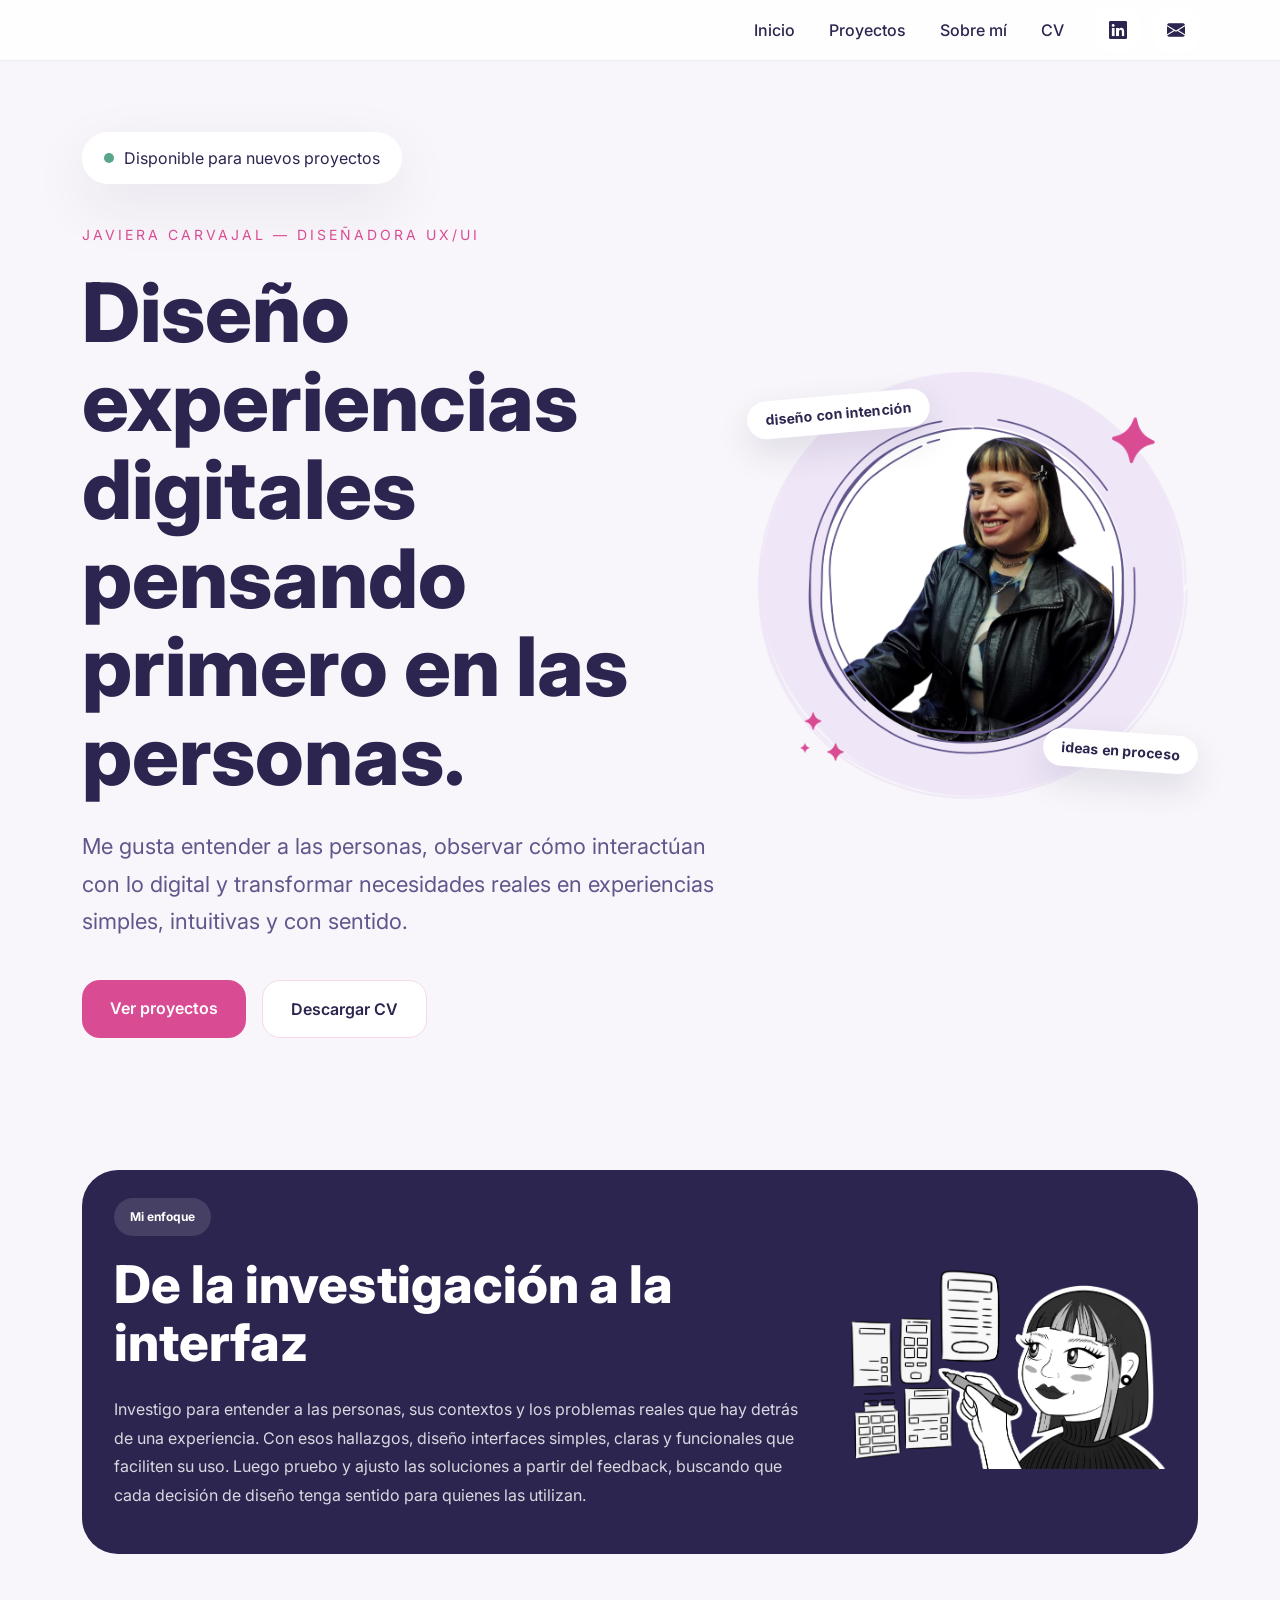
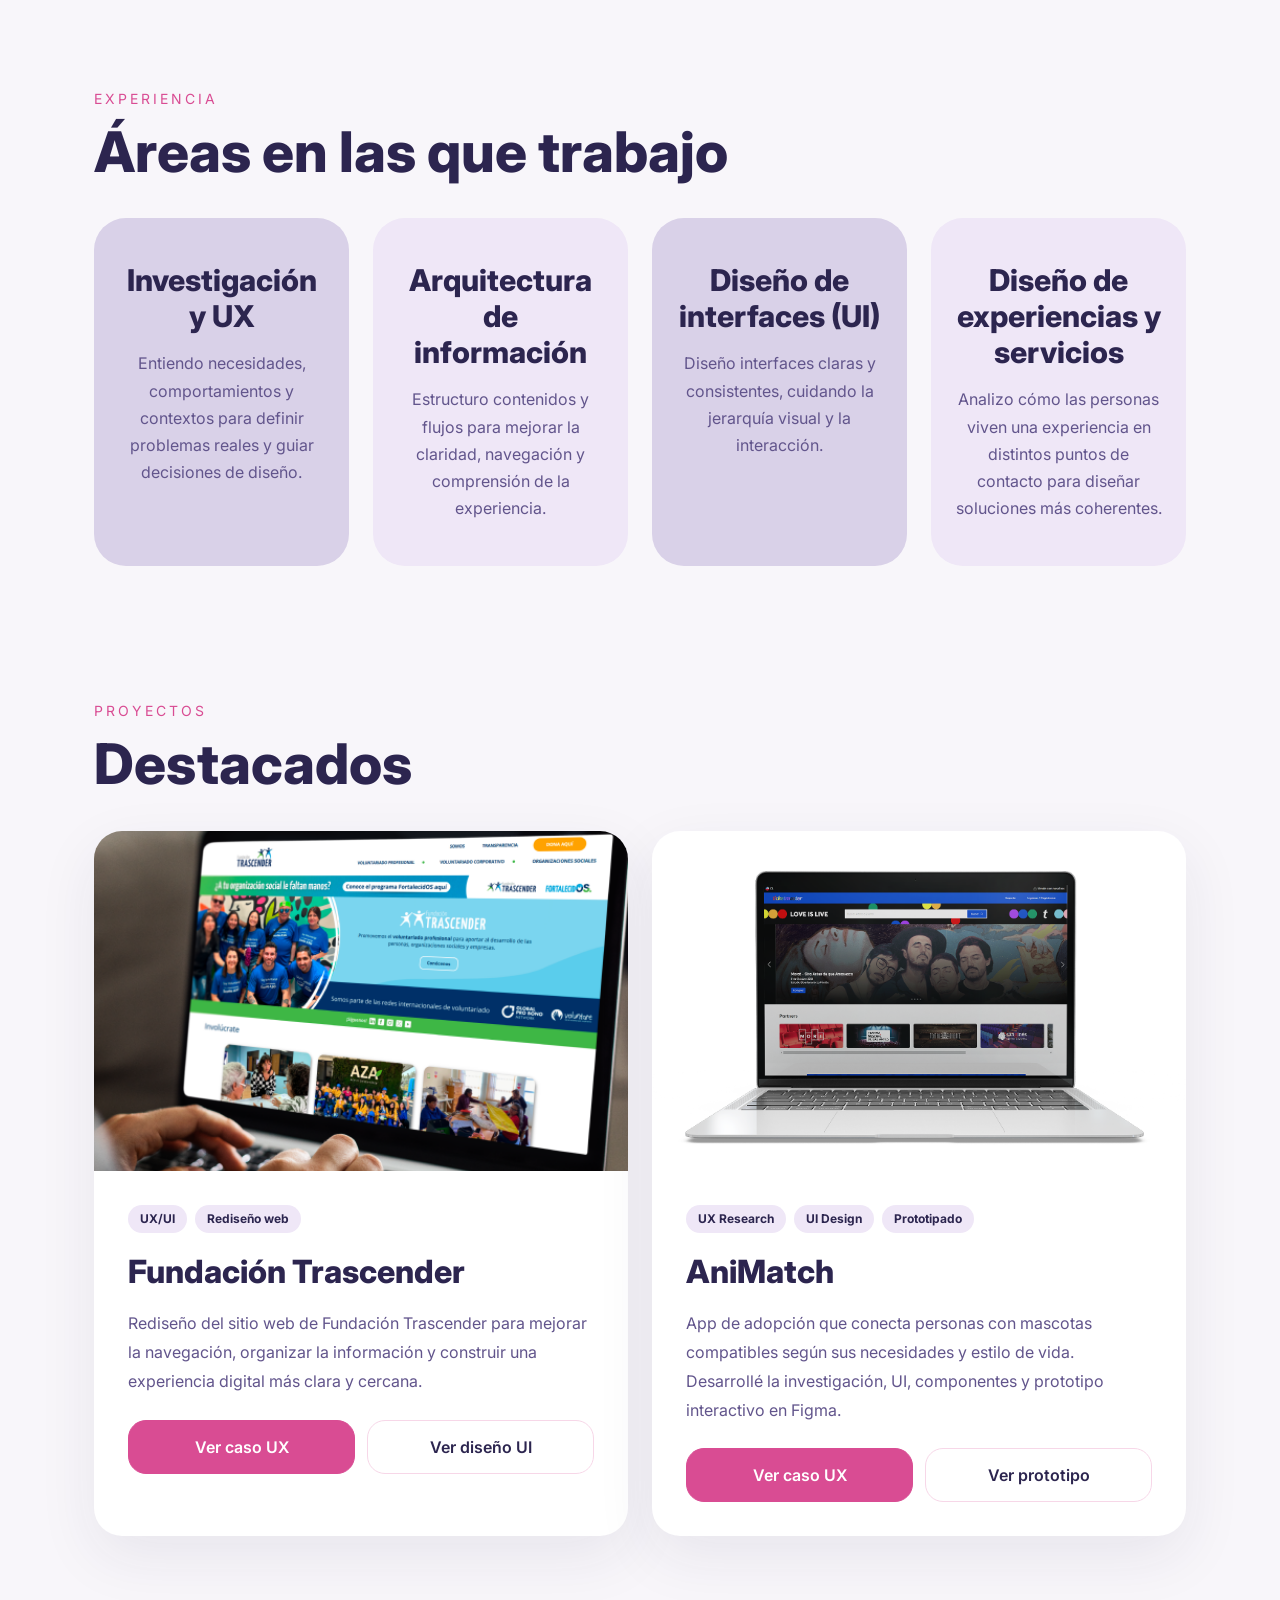
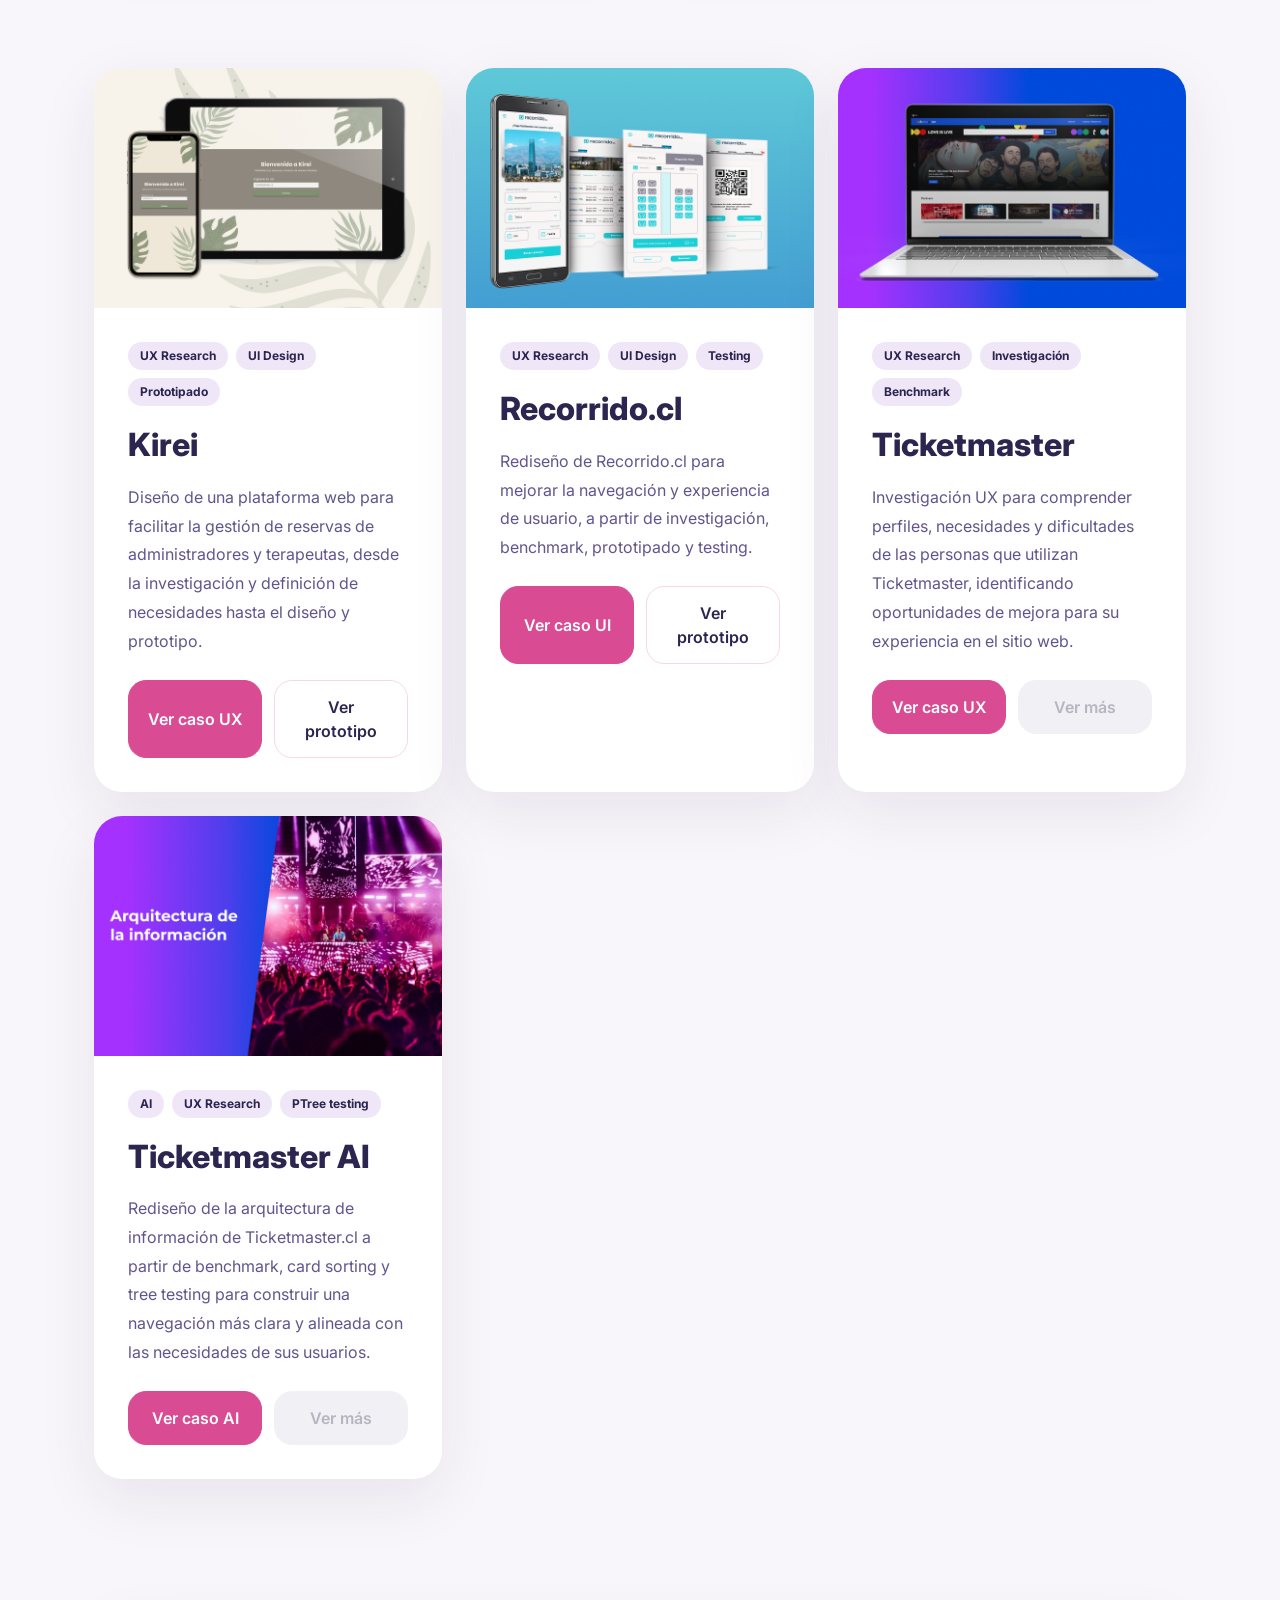
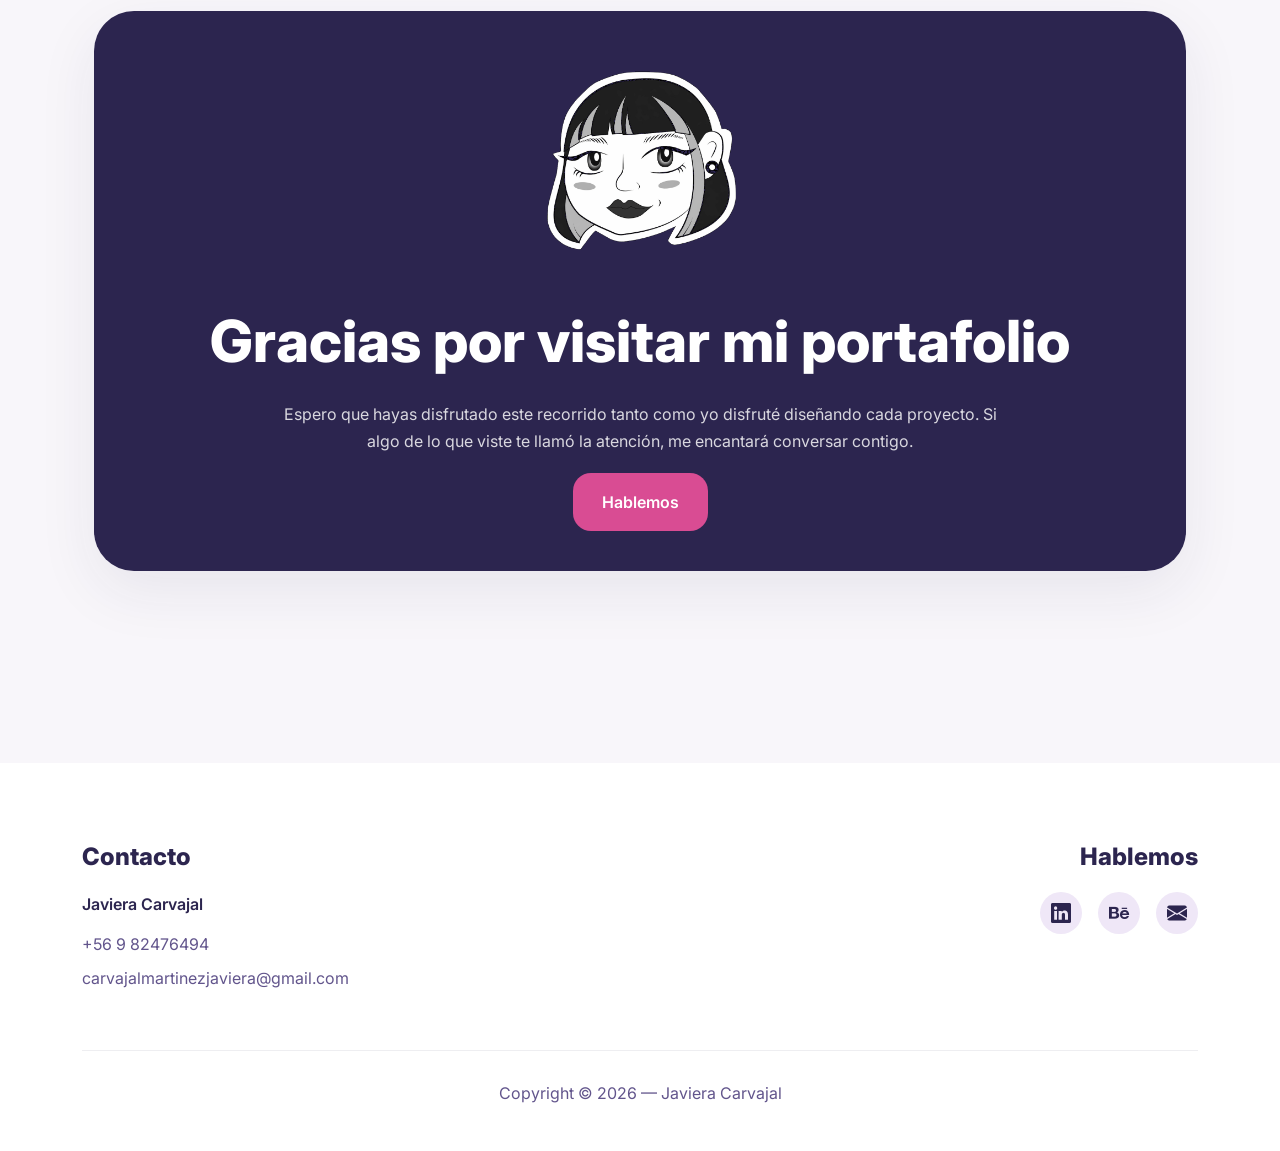
==== index.html @ 0b5718dd "se habilita boton" ====
<!DOCTYPE html>
<html lang="es">

<head>

    <meta charset="UTF-8">
    <meta name="viewport" content="width=device-width, initial-scale=1.0">

    <!-- CAMBIAR TÍTULO -->
    <title>Portafolio | Javiera Carvajal</title>

    <!-- CAMBIAR DESCRIPCIÓN -->
    <meta name="description" content="Portafolio Diseñadora UX/UI">

    <!-- CAMBIAR FAVICON -->
    <link rel="icon" type="image/png" href="Assets/img/favicon.png">

    <!-- TIPOGRAFÍA -->
    <!-- PUEDES CAMBIAR INTER POR OUTFIT / POPPINS / MONTSERRAT -->
    <link rel="preconnect" href="https://fonts.googleapis.com">
    <link rel="preconnect" href="https://fonts.gstatic.com" crossorigin>

    <link href="https://fonts.googleapis.com/css2?family=Inter:wght@100..900&display=swap" rel="stylesheet">

    <!-- BOOTSTRAP -->
    <link href="https://cdn.jsdelivr.net/npm/bootstrap@5.3.3/dist/css/bootstrap.min.css" rel="stylesheet">

    <!-- ICONOS -->
    <link rel="stylesheet" href="https://cdn.jsdelivr.net/npm/bootstrap-icons@1.11.3/font/bootstrap-icons.min.css">

    <!-- CSS -->
    <link rel="stylesheet" href="Assets/css/estilos.css">

</head>

<body>


    <!-- ========================= -->
    <!-- NAVBAR -->
    <!-- ========================= -->

    <header>

        <nav class="navbar navbar-expand-lg barraNavegacion fixed-top">

            <div class="container">


                <!-- BOTÓN MOBILE -->
                <button class="navbar-toggler" type="button" data-bs-toggle="collapse" data-bs-target="#menu">
                    <i class="bi bi-list"></i>
                </button>

                <!-- MENÚ -->
                <div class="collapse navbar-collapse" id="menu">

                    <ul class="navbar-nav ms-auto align-items-lg-center">

                        <li class="nav-item">
                            <a class="nav-link" href="#inicio">Inicio</a>
                        </li>
                        <li class="nav-item">
                            <a class="nav-link" href="#proyectos">Proyectos</a>
                        </li>

                        <li class="nav-item">
                            <a class="nav-link" href="sobremi.html">Sobre mí</a>
                        </li>

                        <li class="nav-item">
                            <a class="nav-link" target="_blank" href="Assets/archivos/Javiera Carvajal CV.pdf">CV</a>
                        </li>

                        <div class="redesNavbar">

                            <!-- CAMBIAR LINK -->
                            <a target="_blank"
                                href="https://www.linkedin.com/in/javiera-carvajal-mart%C3%ADnez-8755b7207/">
                                <i class="bi bi-linkedin"></i>
                            </a>

                            <!-- CAMBIAR LINK -->
                            <a href="mailto:correo@gmail.com">
                                <i class="bi bi-envelope-fill"></i>
                            </a>

                        </div>

                    </ul>

                </div>

            </div>

        </nav>

    </header>



    <main>


        <!-- ========================= -->
        <!-- HERO -->
        <!-- ========================= -->

        <section id="inicio" class="hero">

            <div class="container">

                <div class="row gy-5">

                    <!-- TEXTO HERO -->
                    <article class="col-12 col-xl-7 heroCopy">

                        <div class="estadoDisponible">
                            <div class="circulo"></div>
                            Disponible para nuevos proyectos
                        </div>

                        <p class="nombrePortfolio">
                            JAVIERA CARVAJAL — DISEÑADORA UX/UI
                        </p>

                        <h1>
                            Diseño experiencias digitales pensando primero en las personas.
                        </h1>

                        <p class="descripcionHero">
                            Me gusta entender a las personas, observar cómo interactúan con lo digital y transformar necesidades reales en experiencias simples, intuitivas y con sentido.

                        <div class="contenedorBotones">

                            <a href="#proyectos" class="btn btnPrincipal">
                                Ver proyectos
                            </a>

                            <a target="_blank" href="Assets/archivos/Javiera Carvajal CV.pdf" class="btn btnSecundario">
                                Descargar CV
                            </a>

                        </div>

                    </article>

                    <!-- UNIVERSO VISUAL PERSONAL -->
                    <aside class="col-12 col-xl-5 heroVisual" aria-label="Universo creativo de Javiera">
                        <div class="heroVisual__canvas">
                            <span class="heroVisual__note heroVisual__note--top">diseño con intención</span>
                            <img src="Assets/img/Hero1.png" alt="Foto de Javiera" loading="eager">

                            <span class="heroVisual__note heroVisual__note--bottom">ideas en proceso</span>
                        </div>
                    </aside>

                    <!-- CARD VISUAL -->
                    <!-- MI ENFOQUE -->

                    <section class="miEnfoque">

                        <div class="cardPresentacion">

                            <div class="row align-items-center">

                                <!-- TEXTO -->
                                <article class="col-12 col-lg-8">

                                    <div class="contenidoEnfoque">

                                        <span class="tagCard tagCard--enfoque">
                                            Mi enfoque
                                        </span>

                                        <h2>
                                            De la investigación a la interfaz
                                        </h2>

                                        <p>Investigo para entender a las personas, sus contextos y los problemas reales que hay detrás de una experiencia. Con esos hallazgos, diseño interfaces simples, claras y funcionales que faciliten su uso. Luego pruebo y ajusto las soluciones a partir del feedback, buscando que cada decisión de diseño tenga sentido para quienes las utilizan.
                                        </p>

                                    </div>

                                </article>

                                <!-- IMAGEN -->
                                <article class="col-12 col-lg-4">

                                    <div class="contenedorImagenEnfoque">

                                        <img src="Assets/img/wireframes 2.png" alt="Ilustración de mi enfoque"
                                            loading="eager">
                                    </div>

                                </article>

                            </div>

                        </div>

                    </section>



                    <!-- ========================= -->
                    <!-- EXPERIENCIA -->
                    <!-- ========================= -->

                    <section class="experiencia">

                        <div class="container">

                            <div class="tituloSeccion">
                                <span>EXPERIENCIA</span>
                                <h2>Áreas en las que trabajo</h2>
                            </div>


                            <div class="row g-4">

                                <article class="col-6 col-lg-3">
                                    <div class="cardExperiencia cardAzul">
                                        <h2>Investigación y UX</h2>
                                        <p>Entiendo necesidades, comportamientos y contextos para definir problemas reales y guiar decisiones de diseño.</p>
                                    </div>
                                </article>

                                <article class="col-6 col-lg-3">
                                    <div class="cardExperiencia cardVerde">
                                        <h2>Arquitectura de información</h2>
                                        <p>Estructuro contenidos y flujos para mejorar la claridad, navegación y comprensión de la experiencia.</p>
                                    </div>
                                </article>

                                <article class="col-6 col-lg-3">
                                    <div class="cardExperiencia cardAzul">
                                        <h2>Diseño de interfaces (UI)</h2>
                                        <p>Diseño interfaces claras y consistentes, cuidando la jerarquía visual y la interacción.</p>
                                    </div>
                                </article>

                                <article class="col-6 col-lg-3">
                                    <div class="cardExperiencia cardVerde">
                                        <h2>Diseño de experiencias y servicios</h2>
                                        <p>Analizo cómo las personas viven una experiencia en distintos puntos de contacto para diseñar soluciones más coherentes.</p>
                                    </div>
                                </article>

                            </div>

                        </div>

                    </section>


                    <!-- ========================= -->
                    <!-- PROYECTOS DESTACADOS -->
                    <!-- ========================= -->

                    <section id="proyectos" class="proyectosDestacados">

                        <div class="container">

                            <div class="tituloSeccion">
                                <span>PROYECTOS</span>
                                <h2>Destacados</h2>
                            </div>

                            <div class="row g-4">

                                <!-- ========================= -->
                                <!-- FUNDACIÓN TRASCENDER -->
                                <!-- ========================= -->

                                <article class="col-12 col-xl-6">

                                    <div class="cardProyectoGrande">

                                        <img src="Assets/img/Portada Trascender.png" alt="Proyecto Fundación Trascender">

                                        <div class="contenidoProyectoGrande">

                                            <div class="tagsProyecto">
                                                <span>UX/UI</span>
                                                <span>Rediseño web</span>
                                            </div>

                                            <h3>Fundación Trascender</h3>

                                            <p>
                                                Rediseño del sitio web de Fundación Trascender para mejorar la navegación, organizar la información y construir una experiencia digital más clara y cercana.
                                            </p>

                                            <div class="contenedorBotonesProyecto">

                                                <a target="_blank" href="#" class="btn btnPrincipal">
                                                    Ver caso UX
                                                </a>

                                                <a target="_blank" href="https://www.figma.com/design/BLsZ4LStnlUjf29tRs2s15/Proyectos-reales?node-id=3062-242&t=49pQEkwp5V3qIJ6e-1" class="btn btnSecundario">
                                                    Ver diseño UI
                                                </a>

                                            </div>

                                        </div>

                                    </div>

                                </article>


                                <!-- ========================= -->
                                <!-- ANIMATCH -->
                                <!-- ========================= -->

                                <article class="col-12 col-xl-6">

                                    <div class="cardProyectoGrande">

                                        <img src="Assets/img/notebook pantalla 1.png" alt="Proyecto AniMatch">

                                        <div class="contenidoProyectoGrande">

                                            <div class="tagsProyecto">
                                                <span>UX Research</span>
                                                <span>UI Design</span>
                                                <span>Prototipado</span>
                                            </div>

                                            <h3>AniMatch</h3>

                                            <p>App de adopción que conecta personas con mascotas compatibles según sus necesidades y estilo de vida. Desarrollé la investigación, UI, componentes y prototipo interactivo en Figma.
                                            </p>

                                            <div class="contenedorBotonesProyecto">

                                                <a target="_blank" href="#" class="btn btnPrincipal">
                                                    Ver caso UX
                                                </a>

                                                <a target="_blank" href="#" class="btn btnSecundario">
                                                    Ver prototipo
                                                </a>

                                            </div>

                                        </div>

                                    </div>

                                </article>

                            </div>

                        </div>

                    </section>



                    <!-- ========================= -->
                    <!-- GRID PROYECTOS -->
                    <!-- ========================= -->

                    <section class="gridProyectos">

                        <div class="container">

                            <div class="row g-4">


                                <!-- ========================= -->
                                <!-- KIREI -->
                                <!-- ========================= -->

                                <article class="col-12 col-md-6 col-xl-4">

                                    <div class="cardProyecto">

                                        <img src="Assets/img/Portada kirei.jpg" alt="Proyecto Kirei">

                                        <div class="contenidoProyecto">

                                            <div class="tagsProyecto">
                                                <span>UX Research</span>
                                                <span>UI Design</span>
                                                <span>Prototipado</span>
                                            </div>

                                            <h3>Kirei</h3>

                                            <p>Diseño de una plataforma web para facilitar la gestión de reservas de administradores y terapeutas, desde la investigación y definición de necesidades hasta el diseño y prototipo.
                                            </p>

                                            <div class="contenedorBotonesProyecto">

                                                <a target="_blank" href="Assets/archivos/Investigación UX Kirei.pdf"
                                                    class="btn btnPrincipal">
                                                    Ver caso UX
                                                </a>

                                                <a target="_blank" href="Assets/archivos/Proyecto kirei UI.pdf"
                                                    class="btn btnSecundario">
                                                    Ver prototipo
                                                </a>

                                            </div>

                                        </div>

                                    </div>

                                </article>


                                <!-- ========================= -->
                                <!-- RECORRIDO.CL -->
                                <!-- ========================= -->

                                <article class="col-12 col-md-6 col-xl-4">

                                    <div class="cardProyecto">

                                        <img src="Assets/img/Portada recorrido.cl.jpg" alt="Proyecto Recorrido.cl">

                                        <div class="contenidoProyecto">

                                            <div class="tagsProyecto">
                                                <span>UX Research</span>
                                                <span>UI Design</span>
                                                <span>Testing</span>
                                            </div>

                                            <h3>Recorrido.cl</h3>

                                            <p>Rediseño de Recorrido.cl para mejorar la navegación y experiencia de usuario, a partir de investigación, benchmark, prototipado y testing.

                                            </p>

                                            <div class="contenedorBotonesProyecto">

                                                <a target="_blank" href="Assets/archivos/Recorrido.cl Diseño.pdf"
                                                    class="btn btnPrincipal">
                                                    Ver caso UI 
                                                </a>

                                                <a href="#" class="btn btnSecundario"
                                                    aria-disabled="true" tabindex="-1">
                                                    Ver prototipo
                                                </a>

                                            </div>

                                        </div>

                                    </div>

                                </article>


                                <!-- ========================= -->
                                <!-- TICKETMASTER INVESTIGACIÓN -->
                                <!-- ========================= -->

                                <article class="col-12 col-md-6 col-xl-4">

                                    <div class="cardProyecto">

                                        <img src="Assets/img/Portada ticketmaster investigación ux.jpg"
                                            alt="Investigación UX Ticketmaster">

                                        <div class="contenidoProyecto">

                                            <div class="tagsProyecto">
                                                <span>UX Research</span>
                                                <span>Investigación</span>
                                                <span>Benchmark</span>
                                            </div>

                                            <h3>Ticketmaster</h3>

                                            <p>Investigación UX para comprender perfiles, necesidades y dificultades de las personas que utilizan Ticketmaster, identificando oportunidades de mejora para su experiencia en el sitio web.
                                            </p>

                                            <div class="contenedorBotonesProyecto">

                                                <a target="_blank"
                                                    href="Assets/archivos/Ticketmaster investigacion ux.pdf"
                                                    class="btn btnPrincipal">
                                                    Ver caso UX
                                                </a>

                                                <a href="#" class="btn btnSecundario btnDeshabilitado"
                                                    aria-disabled="true" tabindex="-1">
                                                    Ver más
                                                </a>

                                            </div>

                                        </div>

                                    </div>

                                </article>


                                <!-- ========================= -->
                                <!-- TICKETMASTER AI -->
                                <!-- ========================= -->

                                <article class="col-12 col-md-6 col-xl-4">

                                    <div class="cardProyecto">

                                        <img src="Assets/img/Portada ticketmaster AI.jpg"
                                            alt="Proyecto Ticketmaster AI">

                                        <div class="contenidoProyecto">

                                            <div class="tagsProyecto">
                                                <span>AI</span>
                                                <span>UX Research</span>
                                                <span>PTree testing</span>
                                            </div>

                                            <h3>Ticketmaster AI</h3>

                                            <p>
                                                Rediseño de la arquitectura de información de Ticketmaster.cl a partir de benchmark, card sorting y tree testing para construir una navegación más clara y alineada con las necesidades de sus usuarios.
                                            </p>

                                            <div class="contenedorBotonesProyecto">

                                                <a target="_blank" href="Assets/archivos/Ticketmaster AI.pdf" class="btn btnPrincipal">
                                                    Ver caso AI
                                                </a>

                                                <a href="#" class="btn btnSecundario btnDeshabilitado"
                                                    aria-disabled="true" tabindex="-1">
                                                    Ver más
                                                </a>

                                            </div>

                                        </div>

                                    </div>

                                </article>


                            </div>

                        </div>

                    </section>


                    <!-- ========================= -->
                    <!-- AGRADECIMIENTO -->
                    <!-- ========================= -->

                    <section class="agradecimiento">

                        <div class="container">

                            <div class="cardGracias">

                                <!-- CAMBIAR GIF -->
                                <img class="gifGracias" src="Assets/img/animación 2.gif" alt="Gif Javiera">

                                <h2>
                                    Gracias por visitar mi portafolio
                                </h2>

                                <p>
                                    Espero que hayas disfrutado este recorrido tanto como yo disfruté diseñando cada proyecto. Si algo de lo que viste te llamó la atención, me encantará conversar contigo.
                                </p>

                                <a href="mailto:correo@gmail.com" class="btn btnTerciario">
                                    Hablemos
                                </a>

                            </div>

                        </div>

                    </section>

        </section>

    </main>



    <!-- ========================= -->
    <!-- FOOTER -->
    <!-- ========================= -->

    <footer class="footer">

        <div class="container">

            <div class="row gy-5">

                <article class="col-12 col-md-6">

                    <h4>Contacto</h4>

                    <p class="nombreFooter">
                        Javiera Carvajal
                    </p>

                    <ul class="listaFooter">

                        <li>
                            <a href="tel:+56982476494">
                                +56 9 82476494
                            </a>
                        </li>

                        <li>
                            <a href="mailto:carvajalmartinezjaviera@gmail.com">
                                carvajalmartinezjaviera@gmail.com
                            </a>
                        </li>

                    </ul>

                </article>


                <article class="col-12 col-md-6 text-md-end">

                    <h4>Hablemos</h4>

                    <div class="redesFooter">

                        <a target="_blank" href="https://www.linkedin.com/in/javiera-carvajal-mart%C3%ADnez-8755b7207/">
                            <i class="bi bi-linkedin"></i>
                        </a>

                        <a target="_blank" href="https://www.behance.net/javieracarvaja2">
                            <i class="bi bi-behance"></i>
                        </a>

                        <a href="mailto:correo@gmail.com">
                            <i class="bi bi-envelope-fill"></i>
                        </a>

                    </div>

                </article>

            </div>


            <section class="copyright">
                <p>
                    Copyright © 2026 — Javiera Carvajal
                </p>
            </section>

        </div>

    </footer>



    <!-- BOOTSTRAP JS -->
    <script src="https://cdn.jsdelivr.net/npm/bootstrap@5.3.3/dist/js/bootstrap.bundle.min.js"></script>

</body>

</html>
---- Assets/css/estilos.css ----
/* ========================= */
/* VARIABLES */
/* ========================= */

:root {
    --fondo: #F8F6FA;
    --blanco: #FFFFFF;
    --TextoTitulo: #2C254F;
    --TextoParrafo: #62558C;
    --TextoNavbar: #D94C93;
    --ColorFondoClaro: #F7D7E8;
    --ColorFondoClaro2: #EFE7F7;
    --ColorFondoClaro3: #D9D1E8;
    --ColorCardOscura: #2C254F;
    --ColorHoverOscuro: #221C3F;
    --BordeSuave: rgba(44, 37, 79, 0.08);
    --SombraSuave: 0 20px 60px rgba(44, 37, 79, 0.08);
    --colorNavbar: rgba(255,255,255,0.88);

    --anchoContenido: 1200px;
    --espacioSeccion: 84px;
    --espacioSeccionMobile: 64px;
    --tituloSeccion: 56px;
    --tituloSeccionMobile: 40px;
    --textoBase: 18px;
    --radioCard: 28px;
}


/* ========================= */
/* GENERALES */
/* ========================= */

body {
    font-family: 'Inter', sans-serif;
    background: var(--fondo);
    color: var(--TextoTitulo);
}

img {
    width: 100%;
    display: block;
}

section {
    padding-top: var(--espacioSeccion);
}

h1,
h2,
h3,
h4 {
    font-weight: 800;
    color: var(--TextoTitulo);
}


/* ========================= */
/* NAVBAR */
/* ========================= */

.barraNavegacion {
    background: var(--colorNavbar);
    backdrop-filter: blur(14px);
    border-bottom: 1px solid var(--BordeSuave);
}

.logo {
    width: 56px;
}

.nav-link {
    color: var(--TextoTitulo);
    margin-left: 18px;
    font-weight: 500;
}

.redesNavbar {
    display: flex;
    gap: 14px;
    margin-left: 24px;
}

.redesNavbar a {
    width: 44px;
    height: 44px;
    border-radius: 14px;
    background: var(--blanco);
    display: flex;
    align-items: center;
    justify-content: center;
    color: var(--TextoTitulo);
    font-size: 18px;
    transition: all 0.25s ease;
}

.navbar .nav-link.active {
    color: var(--TextoNavbar);
    font-weight: 600;
}

.navbar .nav-link.active::after {
    width: 100%;
}

.navbar .nav-link {
    position: relative;
    transition: all 0.2s ease;
}

.navbar .nav-link:hover {
    color: var(--TextoNavbar);
}

.navbar .nav-link::after {
    content: "";
    position: absolute;
    left: 0;
    bottom: -4px;
    width: 0;
    height: 2px;
    background: var(--TextoNavbar);
    transition: width 0.25s ease;
}

.navbar .nav-link:hover::after {
    width: 100%;
}

.navbar .nav-link:active {
    transform: scale(0.96);
}


/* ========================= */
/* HERO */
/* ========================= */

.hero {
    padding-top: 132px;
    padding-bottom: 72px;
}

.hero h1 {
    font-size: 82px;
    line-height: 1.08;
    margin-bottom: 28px;
}

.estadoDisponible {
    display: inline-flex;
    align-items: center;
    gap: 10px;
    background: var(--blanco);
    padding: 14px 22px;
    border-radius: 999px;
    margin-bottom: 40px;
    box-shadow: var(--SombraSuave);
}

.nombrePortfolio {
    font-size: 14px;
    letter-spacing: 3px;
    color: var(--TextoNavbar);
    margin-bottom: 24px;
}

.circulo {
    width: 10px;
    height: 10px;
    background: #58A689;
    border-radius: 50%;
}

.descripcionHero {
    font-size: 22px;
    line-height: 1.7;
    color: var(--TextoParrafo);
    max-width: 650px;
    margin-bottom: 40px;
}

.contenedorBotones {
    display: flex;
    flex-wrap: wrap;
    gap: 16px;
}


/* ========================= */
/* BOTONES GENERALES */
/* ========================= */

.btnPrincipal {
    background: var(--TextoNavbar);
    color: var(--blanco);
    padding: 16px 28px;
    border-radius: 18px;
    border: none;
    font-weight: 600;
    text-decoration: none;
}

.btnPrincipal:hover {
    background: var(--TextoTitulo);
    color: var(--blanco);
}

.btnSecundario {
    background: var(--blanco);
    color: var(--TextoTitulo);
    padding: 16px 28px;
    border-radius: 18px;
    border: 1px solid var(--ColorFondoClaro);
    font-weight: 600;
    text-decoration: none;
}

.btnSecundario:hover {
    background: var(--ColorFondoClaro);
    color: var(--TextoTitulo);
}

.btnTerciario {
    background: var(--TextoNavbar);
    color: var(--blanco);
    padding: 16px 28px;
    border-radius: 18px;
    font-weight: 600;
    text-decoration: none;
}

.btnTerciario:hover {
    background: var(--blanco);
    color: var(--TextoNavbar);
}


/* ========================= */
/* CARD PRESENTACIÓN */
/* ========================= */

.cardPresentacion {
    background: var(--ColorCardOscura);
    border-radius: 36px;
    padding: 28px 32px;
}

.cardPresentacion img {
    width: 100%;
    max-width: 320px;
    object-fit: contain;
}

.contenidoCardPresentacion {
    padding: 36px;
    width: 100%;
}

.tagCard {
    display: inline-block;
    background: rgba(255,255,255,0.12);
    color: white;
    padding: 10px 16px;
    border-radius: 999px;
    font-size: 12px;
    font-weight: 700;
    margin-bottom: 20px;
}

.contenidoEnfoque {
    width: 100%;
    max-width: none;
}

.contenidoEnfoque h2 {
    font-size: 52px;
    line-height: 1.1;
    margin-bottom: 24px;
    color: white;
}

.contenidoEnfoque p {
    line-height: 1.8;
    color: rgba(255,255,255,0.82);
}

.miEnfoque .contenedorImagenEnfoque {
    display: flex;
    justify-content: flex-end;
}

.miEnfoque .contenedorImagenEnfoque img {
    width: 100%;
    max-width: 320px;
}


/* ========================= */
/* TÍTULOS */
/* ========================= */

.tituloSeccion {
    margin-bottom: 36px;
}

.tituloSeccion span {
    font-size: 14px;
    letter-spacing: 3px;
    color: var(--TextoNavbar);
}

.tituloSeccion h2,
.sectionTitle {
    font-size: var(--tituloSeccion);
    line-height: 1.08;
    margin-top: 12px;
}


/* ========================= */
/* EXPERIENCIA */
/* ========================= */

.cardExperiencia {
    padding: 44px 24px;
    border-radius: 32px;
    text-align: center;
    height: 100%;
}

.cardAzul {
    background: var(--ColorFondoClaro3);
}

.cardVerde {
    background: var(--ColorFondoClaro2);
}

.cardExperiencia h2 {
    font-size: 30px;
    margin-bottom: 16px;
}

.cardExperiencia p {
    color: var(--TextoParrafo);
    margin: 0;
    line-height: 1.7;
}


/* ========================= */
/* PROYECTOS */
/* ========================= */

.cardProyectoGrande,
.cardProyecto {
    background: var(--blanco);
    border-radius: var(--radioCard);
    overflow: hidden;
    height: 100%;
    box-shadow: var(--SombraSuave);

    transition:
        transform 0.3s ease,
        box-shadow 0.3s ease;
}

.cardProyectoGrande:hover,
.cardProyecto:hover {
    transform: translateY(-5px);
    box-shadow: 0 24px 70px rgba(44, 37, 79, 0.12);
}

.cardProyectoGrande img {
    height: 340px;
    object-fit: cover;
}

.cardProyecto img {
    height: 240px;
    object-fit: cover;
}


/* ========================= */
/* CONTENIDO DE PROYECTOS */
/* ========================= */

.contenidoProyectoGrande,
.contenidoProyecto {
    padding: 34px;
    display: flex;
    flex-direction: column;
}

.contenidoProyectoGrande h3,
.contenidoProyecto h3 {
    font-size: 32px;
    margin-bottom: 18px;
}

.contenidoProyectoGrande p,
.contenidoProyecto p {
    line-height: 1.8;
    color: var(--TextoParrafo);
    margin-bottom: 24px;
}


/* ========================= */
/* ETIQUETAS DE PROYECTOS */
/* ========================= */

.tagsProyecto {
    display: flex;
    flex-wrap: wrap;
    align-items: center;
    gap: 8px;
    margin-bottom: 20px;
}

.tagsProyecto span,
.tagProyecto {
    display: inline-flex;
    align-items: center;
    width: fit-content;

    background: var(--ColorFondoClaro2);
    color: var(--TextoTitulo);

    padding: 8px 12px;
    border-radius: 999px;

    font-size: 12px;
    line-height: 1;
    font-weight: 700;

    margin: 0;
}

.contenidoProyectoGrande .tagsProyecto span {
    margin: 0;
}

.contenidoProyecto > .tagProyecto {
    margin-bottom: 20px;
}


/* ========================================================= */
/* BOTONES DE PROYECTOS */
/* ========================================================= */

.contenedorBotonesProyecto {
    width: 100%;
    margin-top: auto;

    display: grid;
    grid-template-columns: repeat(2, minmax(0, 1fr));

    gap: 12px;
}

.contenedorBotonesProyecto .btn {
    width: 100%;
    min-width: 0;
    min-height: 52px;

    display: flex !important;
    align-items: center;
    justify-content: center;

    padding: 14px 16px;

    box-sizing: border-box;

    text-align: center;
    text-decoration: none;
}


/* ========================= */
/* BOTÓN PRINCIPAL PROYECTO */
/* ========================= */

.contenedorBotonesProyecto .btnPrincipal {
    background: var(--TextoNavbar);
    color: var(--blanco);
    border: 1px solid var(--TextoNavbar);
}

.contenedorBotonesProyecto .btnPrincipal:hover {
    background: var(--TextoTitulo);
    border-color: var(--TextoTitulo);
    color: var(--blanco);
}


/* ========================= */
/* BOTÓN SECUNDARIO PROYECTO */
/* ========================= */

.contenedorBotonesProyecto .btnSecundario {
    background: var(--blanco);
    color: var(--TextoTitulo);
    border: 1px solid var(--ColorFondoClaro);
}

.contenedorBotonesProyecto .btnSecundario:hover {
    background: var(--ColorFondoClaro);
    color: var(--TextoTitulo);
}


/* ========================= */
/* BOTÓN DESHABILITADO */
/* ========================= */

.contenedorBotonesProyecto .btnDeshabilitado,
.contenedorBotonesProyecto .btnDeshabilitado:hover,
.contenedorBotonesProyecto .btnDeshabilitado:focus {
    background: #ECEAF1;
    border-color: #ECEAF1;
    color: #9A96A8;

    opacity: 0.7;

    cursor: not-allowed;
    pointer-events: none;

    transform: none;
    box-shadow: none;
}


/* ========================= */
/* AGRADECIMIENTO */
/* ========================= */

.cardGracias {
    background: var(--ColorCardOscura);
    border-radius: 40px;
    padding: 40px;
    text-align: center;
    box-shadow: var(--SombraSuave);
}

.cardGracias h2 {
    font-size: 58px;
    margin-bottom: 24px;
    color: white;
}

.cardGracias p {
    max-width: 720px;
    margin: auto auto 18px;
    line-height: 1.7;
    color: rgba(255,255,255,0.82);
}


/* ========================= */
/* GIF */
/* ========================= */

.gifGracias {
    width: clamp(140px, 18vw, 220px);
    margin-bottom: 18px;
    display: block;
    margin-left: auto;
    margin-right: auto;
}


/* ========================= */
/* FOOTER */
/* ========================= */

.footer {
    background: var(--blanco);
    margin-top: 120px;
    padding-top: 80px;
    padding-bottom: 30px;
}

.footer h4 {
    margin-bottom: 20px;
}

.nombreFooter {
    font-weight: 600;
}

.listaFooter {
    list-style: none;
    padding: 0;
    margin: 0;
}

.listaFooter li {
    margin-bottom: 10px;
}

.listaFooter a {
    color: var(--TextoParrafo);
    text-decoration: none;
}

.redesFooter {
    display: flex;
    justify-content: end;
    gap: 16px;
}

.redesFooter a {
    width: 42px;
    height: 42px;
    border-radius: 50%;
    background: var(--ColorFondoClaro2);
    display: inline-flex;
    align-items: center;
    justify-content: center;
    color: var(--TextoTitulo);
    font-size: 20px;
    transition: all 0.25s ease;
}

.redesFooter a:hover,
.redesNavbar a:hover {
    background: var(--TextoNavbar);
    color: white;
    transform: translateY(-3px);
}

.footer .redesFooter a:hover,
.footer .redesFooter a:focus-visible {
    background: var(--TextoNavbar);
    color: #FFFFFF !important;
    transform: translateY(-3px);
}

.footer .redesFooter a:hover i,
.footer .redesFooter a:focus-visible i {
    color: #FFFFFF !important;
}

.footer .redesFooter a {
    color: var(--TextoTitulo);
}

.copyright {
    border-top: 1px solid var(--BordeSuave);
    margin-top: 50px;
    padding-top: 30px;
    text-align: center;
}

.copyright p {
    color: var(--TextoParrafo);
}


/* ========================= */
/* INTERACCIONES FOOTER */
/* ========================= */

.redesFooter a:active,
.redesNavbar a:active {
    transform: scale(0.92);
}

.footer a {
    transition: all 0.2s ease;
    text-decoration: none;
}

.footer a:hover {
    color: var(--TextoNavbar);
    transform: translateX(4px);
}

.listaFooter a {
    position: relative;
}

.listaFooter a::after {
    content: "";
    position: absolute;
    left: 0;
    bottom: -2px;
    width: 0;
    height: 1px;
    background: var(--TextoNavbar);
    transition: width 0.3s ease;
}

.listaFooter a:hover::after {
    width: 100%;
}


/* ========================= */
/* ABOUT HERO */
/* ========================= */

.aboutHero {
    padding-top: 132px;
    padding-bottom: 24px;
}

.aboutHero h2 {
    font-size: var(--tituloSeccion);
    line-height: 1.08;
    margin-top: 0;
    margin-bottom: 24px;
    color: var(--TextoTitulo);
}

.leadText {
    font-size: var(--textoBase);
    line-height: 1.75;
    color: var(--TextoParrafo);
    max-width: 680px;
    margin-bottom: 18px;
}

.photoHero {
    position: relative;
    padding: 0 !important;
    border: 0 !important;
    background: transparent !important;
    box-shadow: none !important;
}

.photoHero img {
    width: 100%;
    border-radius: 36px;
    object-fit: cover;

    border: none !important;
    outline: none !important;
    box-shadow: none !important;
}


/* ========================= */
/* STORY LAYOUT */
/* ========================= */

.storySection {
    padding: var(--espacioSeccion) 0;
}

.storySection.highlight {
    background: var(--ColorFondoClaro2);
    border-radius: 40px;
}

.storyGrid,
.storyGrid.reverse {
    gap: 56px;
}

.storyGrid {
    display: grid;
    grid-template-columns: 1.1fr 0.9fr;
    align-items: center;
}

.storyGrid.reverse {
    grid-template-columns: 0.9fr 1.1fr;
}

.storyText h2 {
    font-size: 42px;
    line-height: 1.1;
    margin-bottom: 18px;
    color: var(--TextoTitulo);
}

.storyText p {
    font-size: var(--textoBase);
    line-height: 1.75;
    color: var(--TextoParrafo);
    margin-bottom: 14px;
}

.storyMedia {
    padding: 0 !important;
    border: 0 !important;
    background: transparent !important;
    box-shadow: none !important;
}

.storyMedia img {
    width: 100%;
    border-radius: 32px;
    object-fit: cover;

    display: block;
    margin: 0;
    padding: 0;

    border: none !important;
    outline: none !important;
    box-shadow: none !important;
    background: transparent !important;
}


/* ========================= */
/* SKILLS */
/* ========================= */

.skillsSection {
    padding: var(--espacioSeccion) 0 0;
}

.sectionTitle {
    margin-bottom: 32px;
}

.skillsGrid--chips {
    display: flex;
    flex-wrap: wrap;
    gap: 14px;
}

.skillCard {
    background: white;
    padding: 14px 20px;
    border-radius: 999px;
    font-weight: 500;
    font-size: 15px;
    color: var(--TextoTitulo);
    border: 1px solid rgba(0,0,0,0.06);
    transition: all 0.25s ease;
}

.skillCard:hover {
    transform: translateY(-3px);
    border-color: var(--TextoNavbar);
}


/* ========================= */
/* SKILLS CON CONTEXTO */
/* ========================= */

.skillsGrid--story {
    display: grid;
    grid-template-columns: repeat(2, 1fr);
    gap: 24px;
}

.skillBlock {
    background: white;
    padding: 28px;
    border-radius: var(--radioCard);
    border: 1px solid #F4BDDB;
    transition: all 0.22s ease;
}

.skillBlock:hover {
    transform: translateY(-4px);
    border-color: var(--TextoNavbar);
}

.skillBlock h3 {
    margin-bottom: 10px;
    font-size: 22px;
    color: var(--TextoTitulo);
}

.skillBlock p {
    color: var(--TextoParrafo);
    margin: 0;
    line-height: 1.7;
    font-size: 16px;
}


/* ========================= */
/* CTA */
/* ========================= */

.ctaSection {
    padding: var(--espacioSeccion) 0;
}

.ctaCard {
    background: linear-gradient(
        135deg,
        var(--TextoTitulo),
        #3D376B
    );

    padding: 64px 52px;
    border-radius: 32px;
    text-align: center;
}

.ctaCard h2 {
    font-size: 48px;
    margin-bottom: 22px;
    color: white;
}

.ctaCard p {
    color: rgba(255,255,255,0.82);
    font-size: 20px;
    line-height: 1.8;
    max-width: 760px;
    margin: 0 auto 42px;
}


/* ========================================================= */
/* HERO VISUAL */
/* ========================================================= */

.heroVisual {
    position: relative;
    min-height: 520px;

    display: flex;
    align-items: center;
    justify-content: center;
}

.heroVisual__canvas {
    position: relative;
    width: min(100%, 500px);
    min-height: 500px;

    display: flex;
    align-items: center;
    justify-content: center;
}

.heroVisual__canvas img {
    position: relative;
    z-index: 2;

    display: block;
    width: min(100%, 430px);
    max-height: 500px;

    object-fit: contain;
}

.heroVisual__note {
    position: absolute;
    z-index: 3;

    display: inline-flex;
    align-items: center;
    justify-content: center;

    padding: 12px 18px;
    border-radius: 999px;

    background: #FFFFFF;
    color: var(--TextoTitulo);

    font-size: 14px;
    font-weight: 700;
    line-height: 1;
    letter-spacing: .01em;

    box-shadow: 0 14px 35px rgba(44,37,79,.12);

    white-space: nowrap;
}

.heroVisual__note--top {
    top: 12%;
    left: 0;
    transform: rotate(-5deg);
}

.heroVisual__note--bottom {
    right: 0;
    bottom: 13%;
    transform: rotate(4deg);
}


/* ========================================================= */
/* RESPONSIVE */
/* ========================================================= */

@media (max-width: 991px) {

    .hero {
        padding-top: 120px;
    }

    .hero h1 {
        font-size: 58px;
        line-height: 1.08;
    }

    .aboutHero {
        padding-top: 120px;
    }

    .aboutHero h2,
    .tituloSeccion h2,
    .sectionTitle {
        font-size: 48px;
    }

    .storyGrid,
    .storyGrid.reverse {
        grid-template-columns: 1fr;
        gap: 40px;
    }

    .heroVisual {
        min-height: 440px;
    }

    .heroVisual__canvas {
        min-height: 420px;
    }

    .heroVisual__canvas img {
        max-height: 420px;
    }

    .heroVisual__note--top {
        left: 5%;
    }

    .heroVisual__note--bottom {
        right: 5%;
    }
}


@media (max-width: 768px) {

    section {
        padding-top: var(--espacioSeccionMobile);
    }

    .hero {
        padding-top: 110px;
        padding-bottom: 56px;
    }

    .hero h1 {
        font-size: 44px;
        line-height: 1.12;
    }

    .descripcionHero {
        font-size: 18px;
    }

    .aboutHero {
        padding-top: 110px;
        padding-bottom: 12px;
    }

    .aboutHero h2,
    .tituloSeccion h2,
    .sectionTitle {
        font-size: var(--tituloSeccionMobile);
    }

    .leadText,
    .storyText p {
        font-size: 17px;
        line-height: 1.7;
    }

    .storySection,
    .skillsSection,
    .ctaSection {
        padding-top: var(--espacioSeccionMobile);
        padding-bottom: var(--espacioSeccionMobile);
    }

    .storyText h2 {
        font-size: 36px;
    }

    .skillsGrid--story {
        grid-template-columns: 1fr;
    }

    .ctaCard {
        padding: 52px 24px;
    }

    .ctaCard h2 {
        font-size: 40px;
    }

    .cardGracias {
        padding: 60px 24px;
    }

    .cardGracias h2 {
        font-size: 40px;
    }

    .redesFooter {
        justify-content: start;
    }


    /* ========================= */
    /* BOTONES PROYECTOS MOBILE */
    /* ========================= */

    .contenedorBotonesProyecto {
        grid-template-columns: 1fr;
        gap: 10px;
    }

    .contenedorBotonesProyecto .btn {
        min-height: 50px;
        padding-left: 14px;
        padding-right: 14px;
        font-size: 14px;
    }


    /* ========================= */
    /* HERO VISUAL MOBILE */
    /* ========================= */

    .heroVisual {
        min-height: 380px;
    }

    .heroVisual__canvas {
        min-height: 360px;
    }

    .heroVisual__canvas img {
        width: min(100%, 330px);
        max-height: 360px;
    }

    .heroVisual__note {
        padding: 9px 13px;
        font-size: 11px;
    }

    .heroVisual__note--top {
        top: 7%;
        left: 1%;
    }

    .heroVisual__note--bottom {
        right: 1%;
        bottom: 7%;
    }
}


/* ========================================================= */
/* ACCESSIBILITY */
/* ========================================================= */

a:focus-visible,
button:focus-visible {
    outline: 3px solid rgba(217, 76, 147, 0.35);
    outline-offset: 3px;
}


/* ========================================================= */
/* REDUCED MOTION */
/* ========================================================= */

@media (prefers-reduced-motion: reduce) {

    *,
    *::before,
    *::after {
        scroll-behavior: auto !important;
        transition-duration: 0.01ms !important;
        animation-duration: 0.01ms !important;
        animation-iteration-count: 1 !important;
    }
}
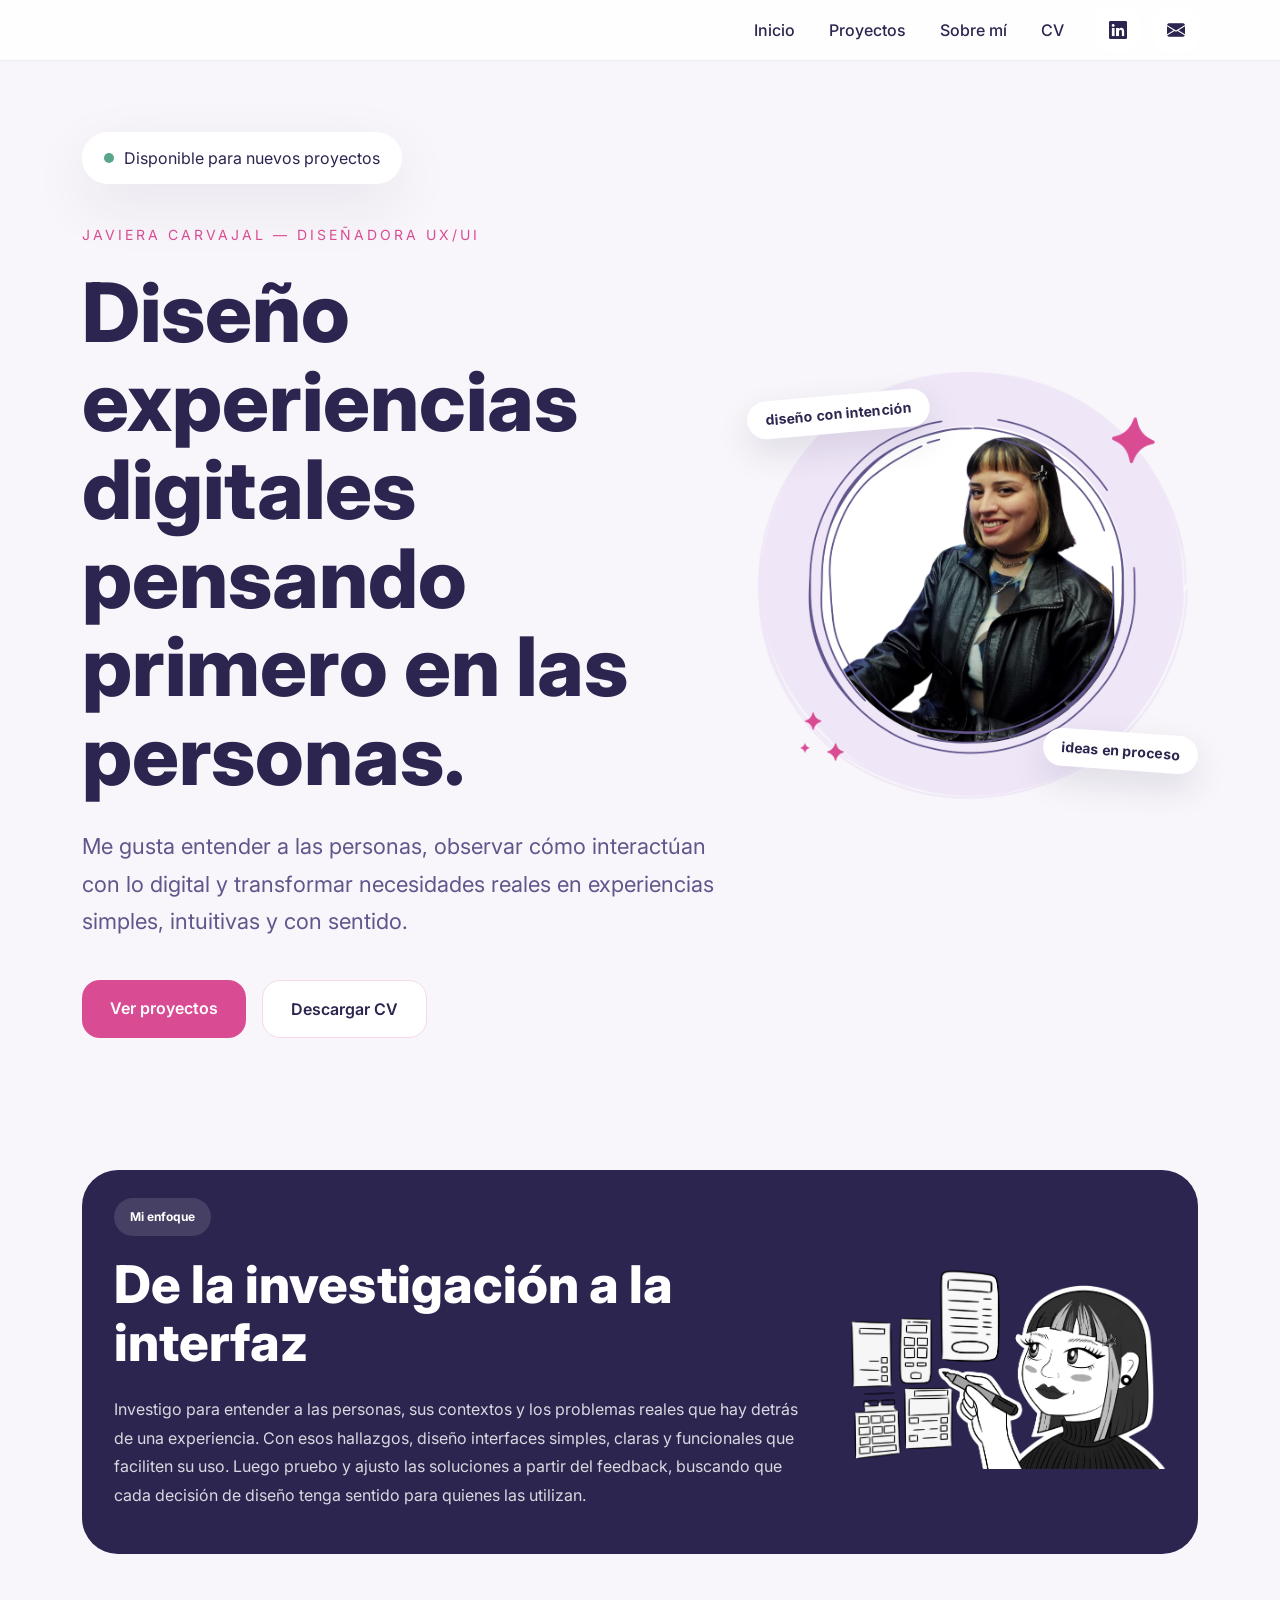
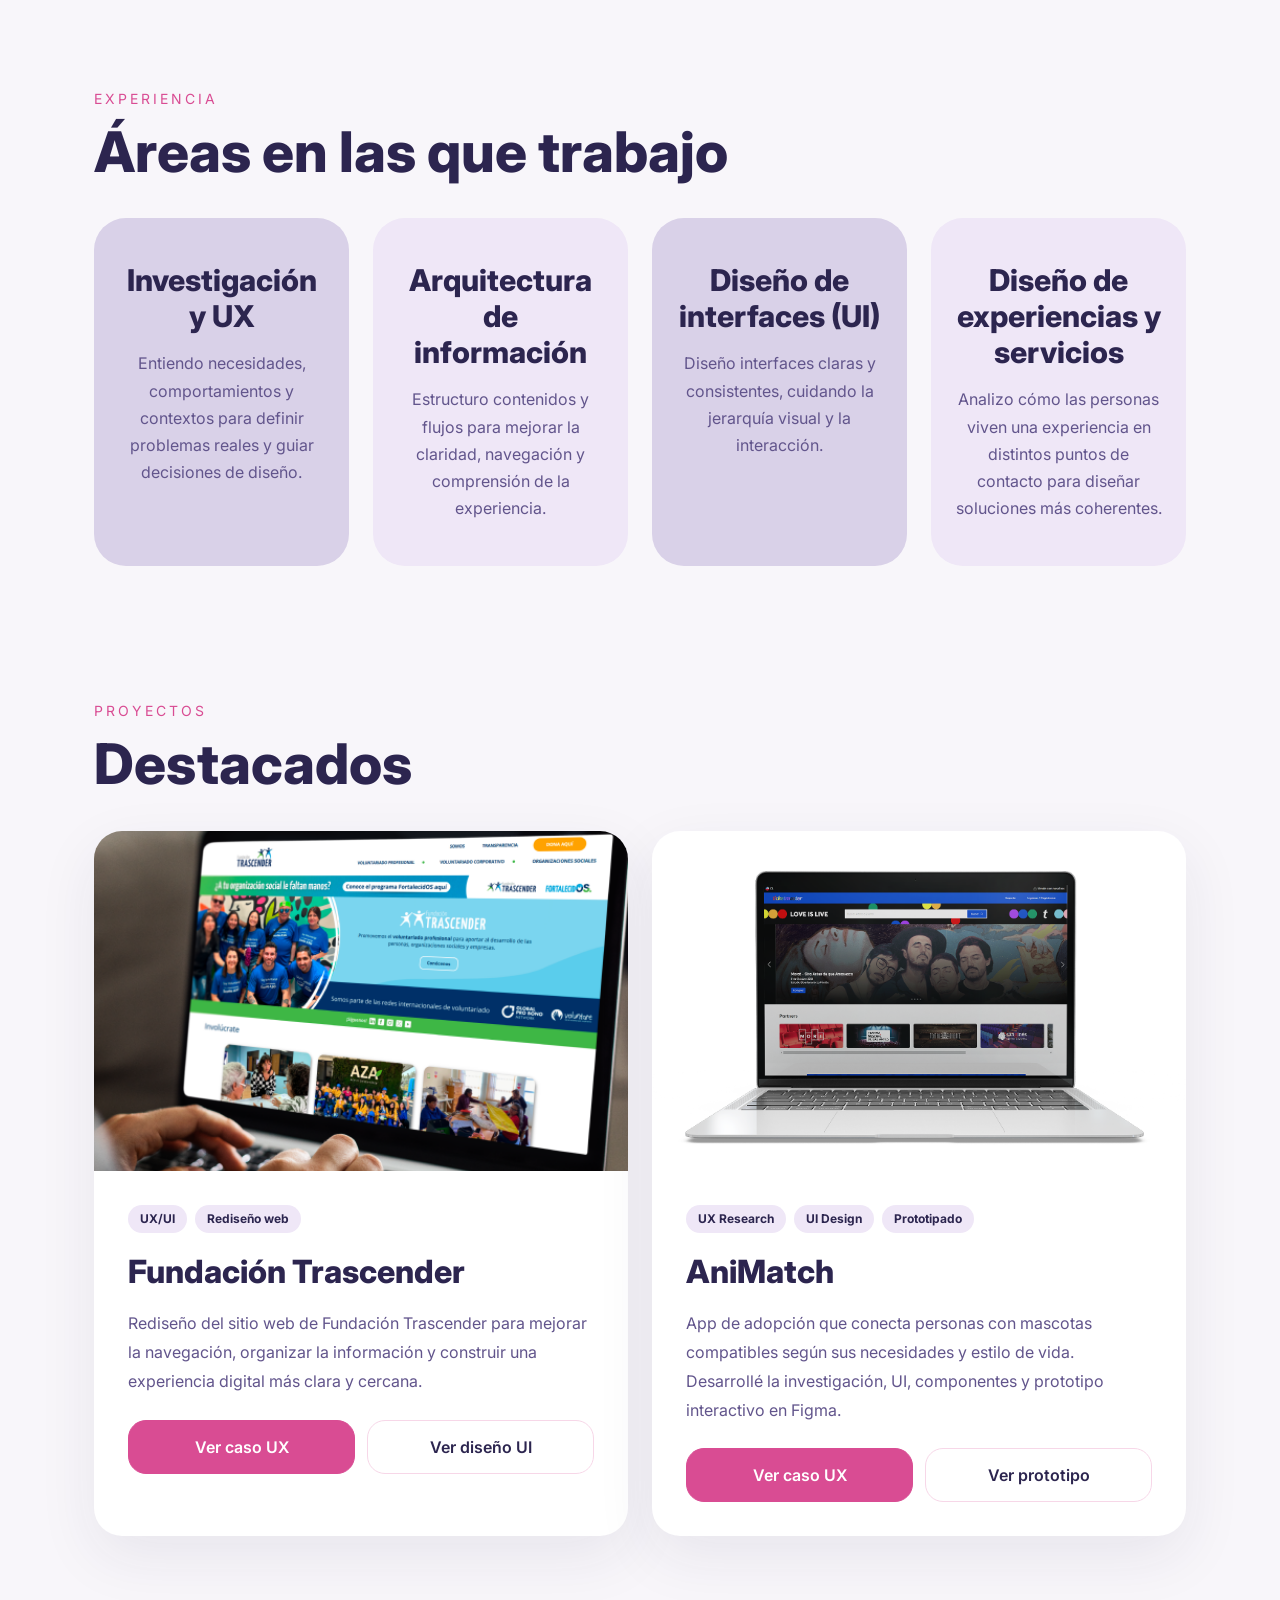
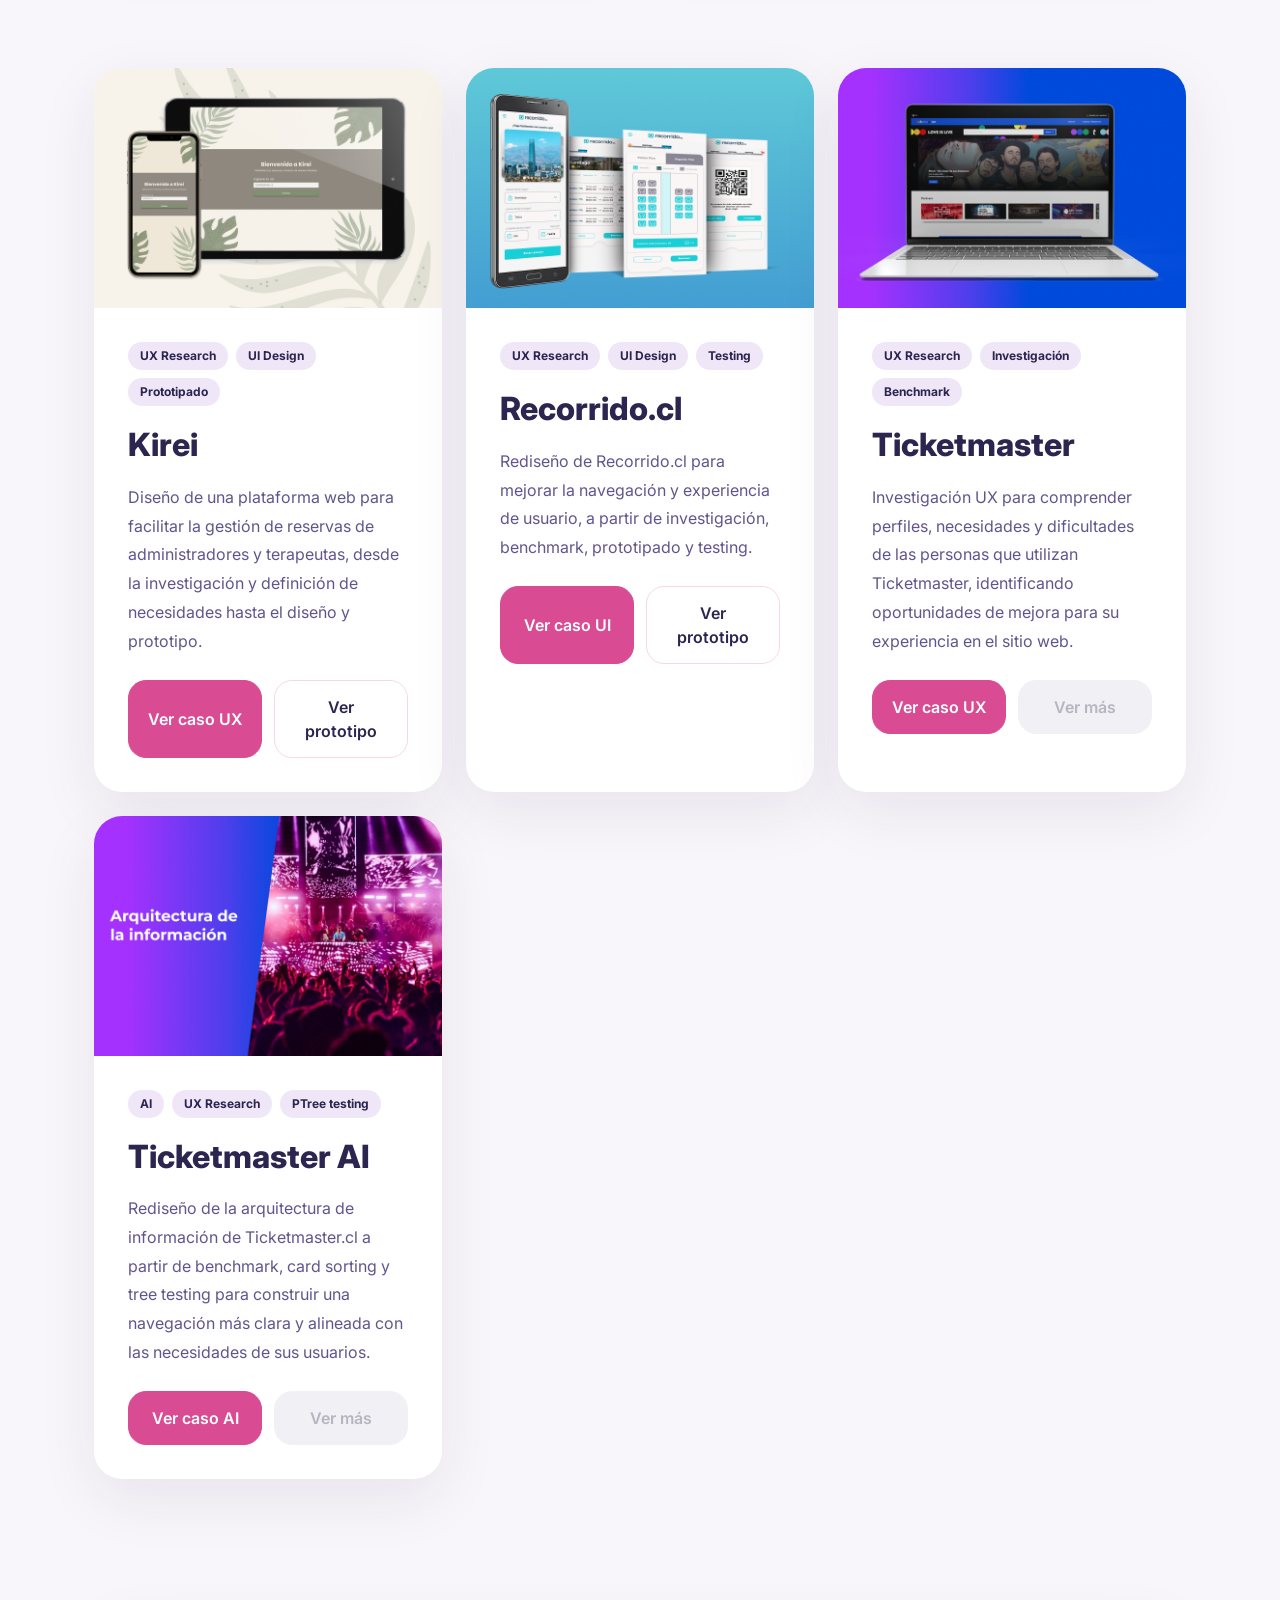
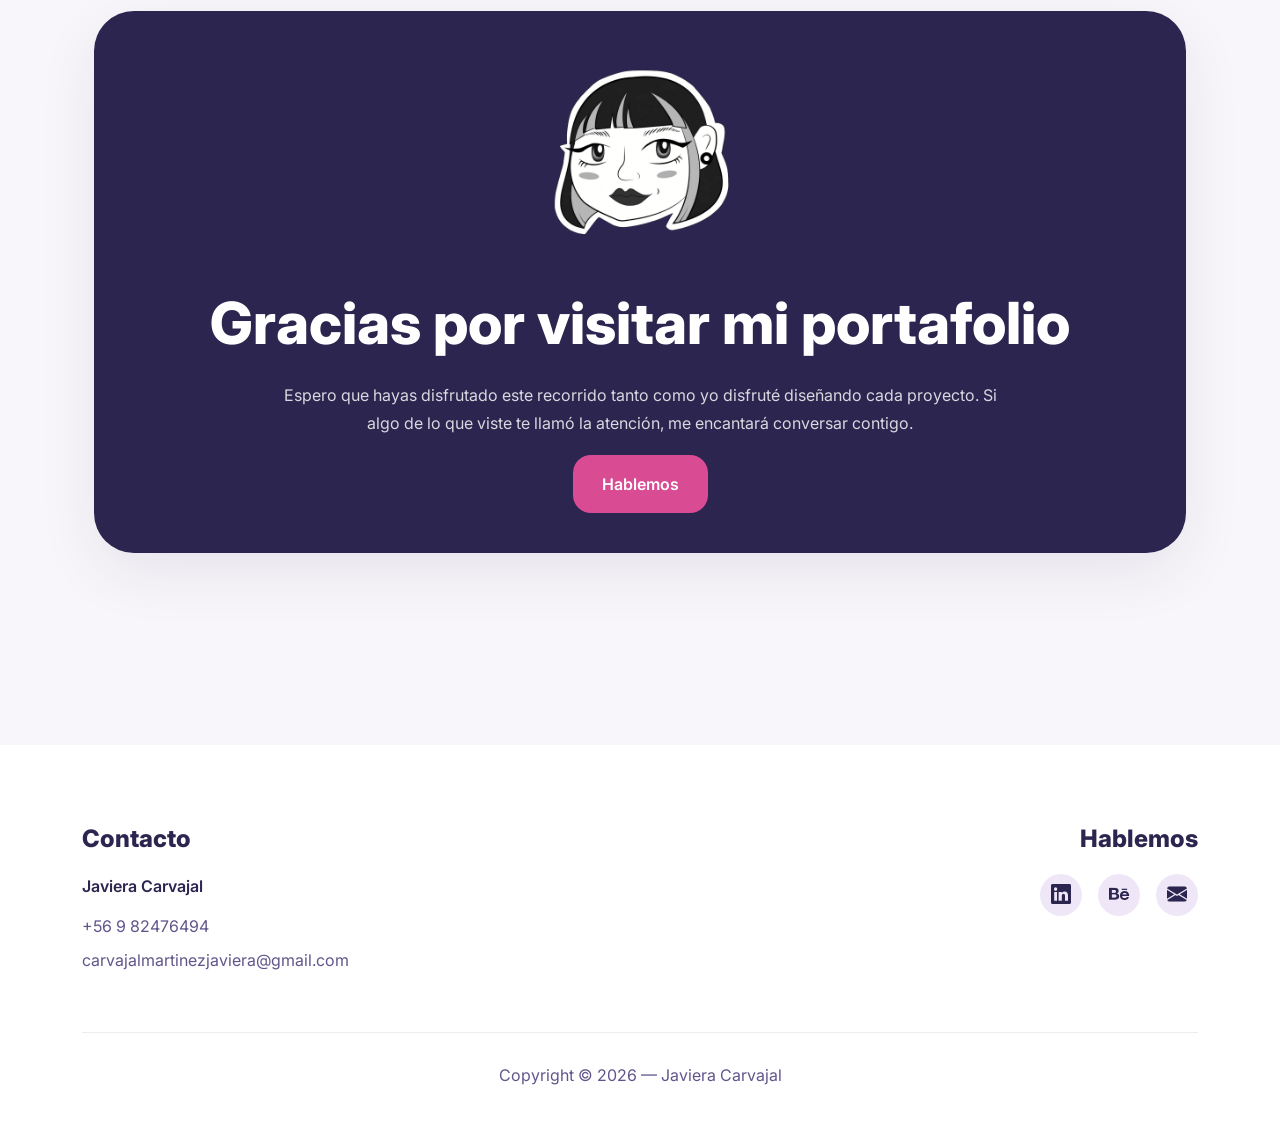
==== commit 1707e78f: "cambio de gif" ====
--- a/index.html
+++ b/index.html
@@ -446,7 +446,7 @@
                                                     Ver caso UI 
                                                 </a>
 
-                                                <a href="#" class="btn btnSecundario"
+                                                <a target="_blank" href="https://www.figma.com/design/BLsZ4LStnlUjf29tRs2s15/Proyectos-reales?node-id=3107-7825&t=49pQEkwp5V3qIJ6e-1" class="btn btnSecundario"
                                                     aria-disabled="true" tabindex="-1">
                                                     Ver prototipo
                                                 </a>
@@ -569,7 +569,7 @@
                             <div class="cardGracias">
 
                                 <!-- CAMBIAR GIF -->
-                                <img class="gifGracias" src="Assets/img/animación 2.gif" alt="Gif Javiera">
+                                <img class="gifGracias" src="Assets/img/Guiño gif.gif" alt="Gif Javiera">
 
                                 <h2>
                                     Gracias por visitar mi portafolio
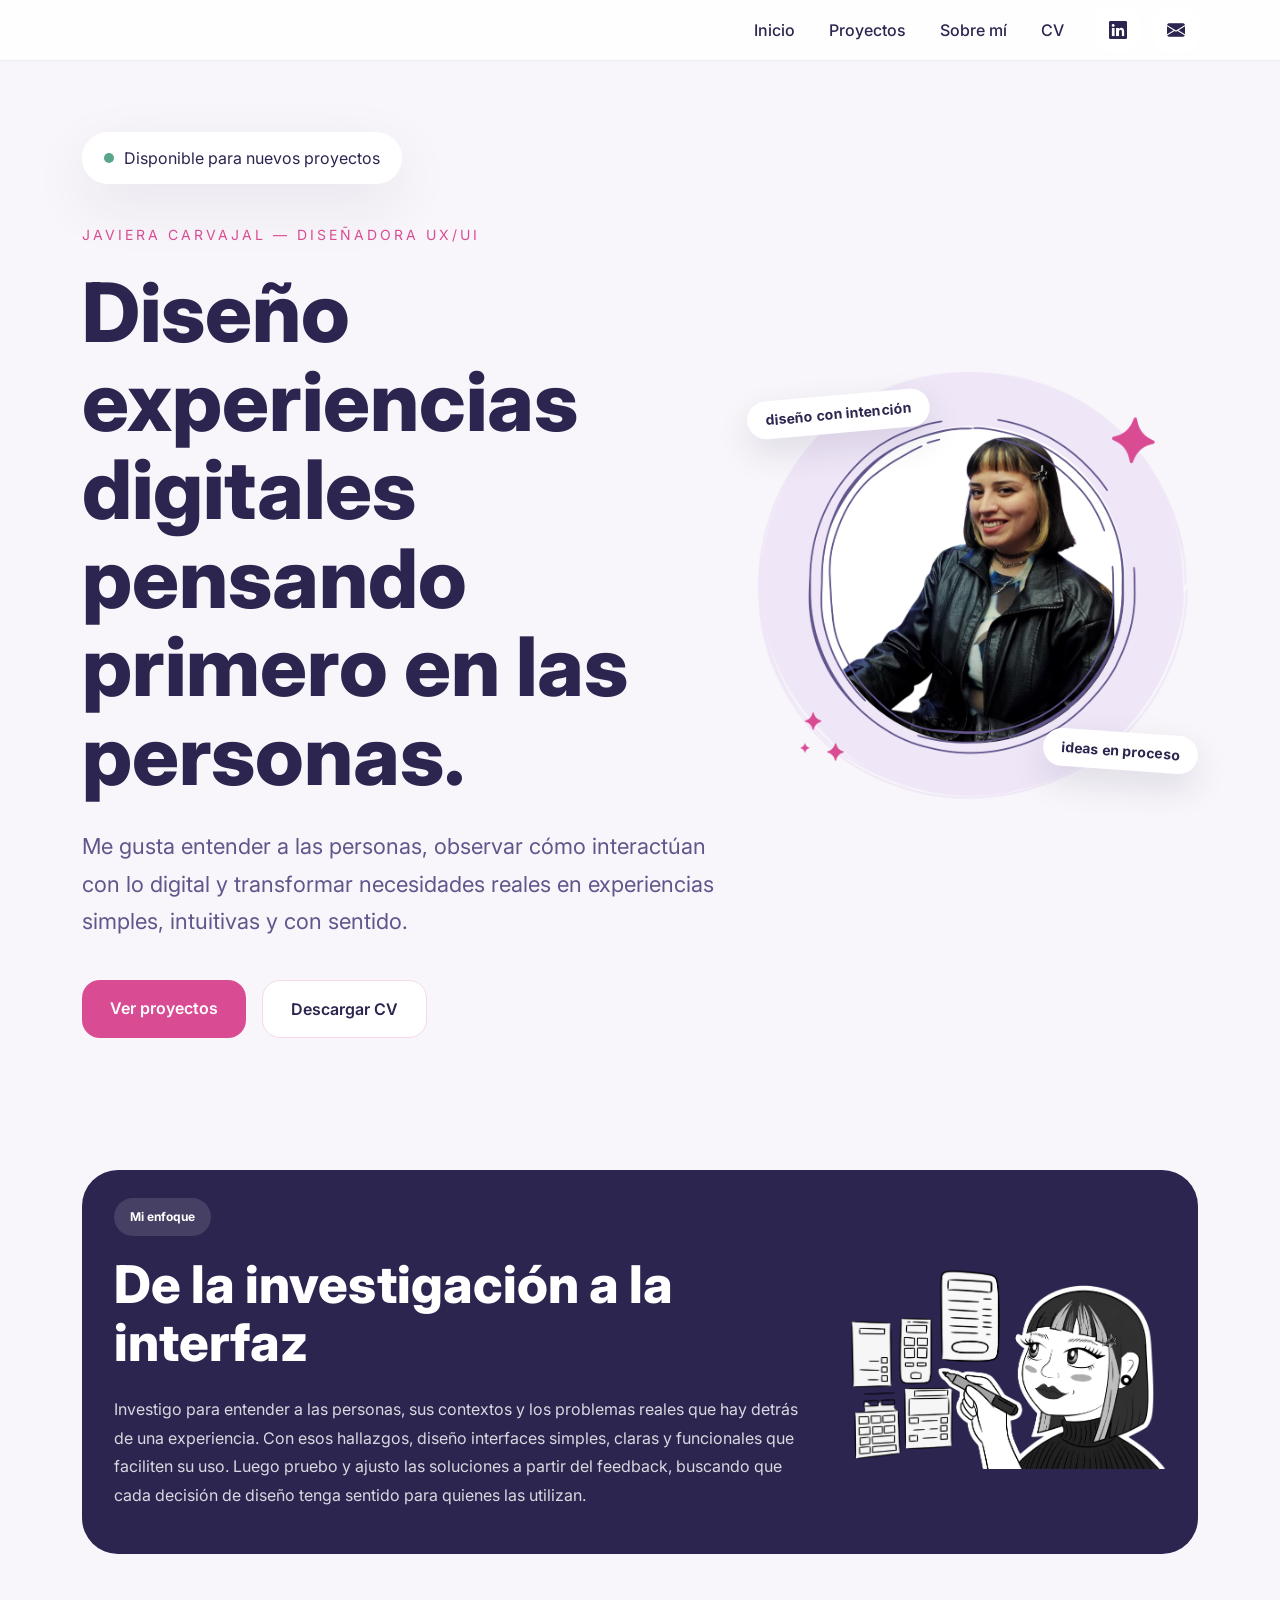
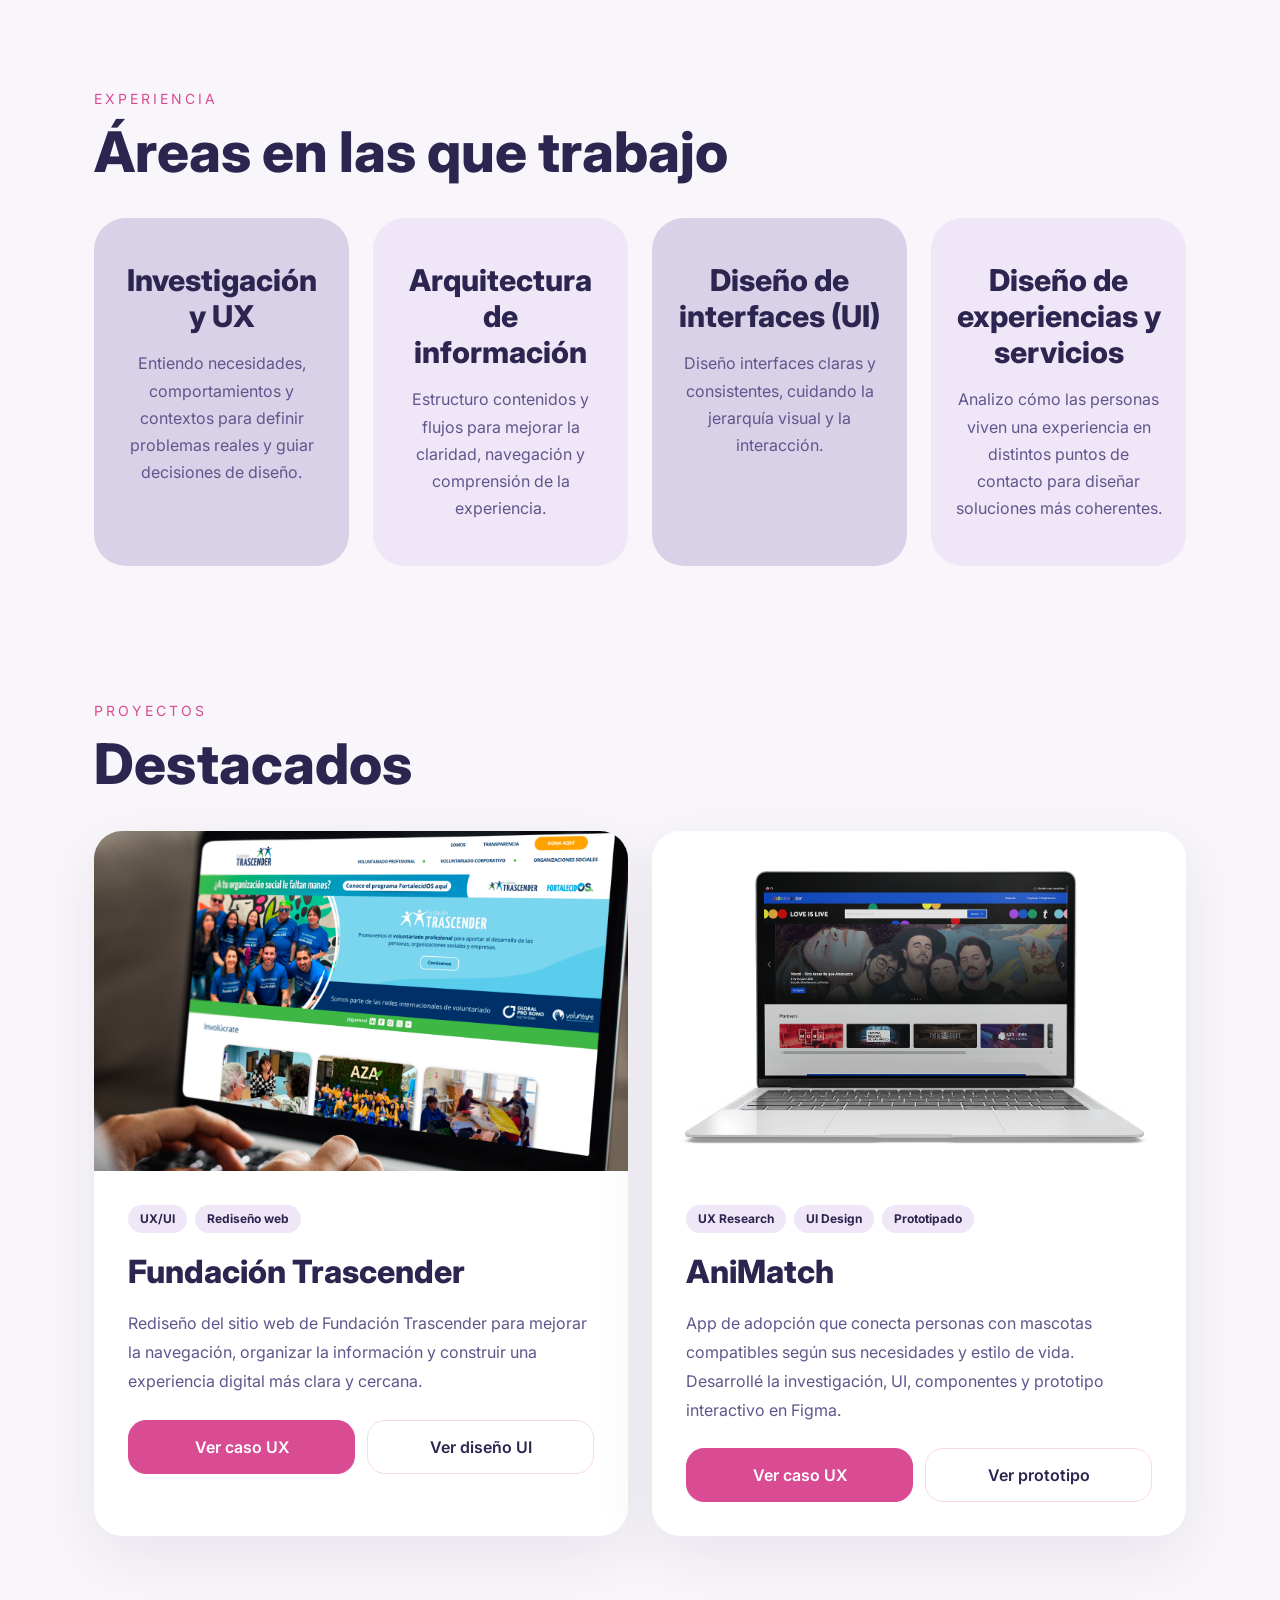
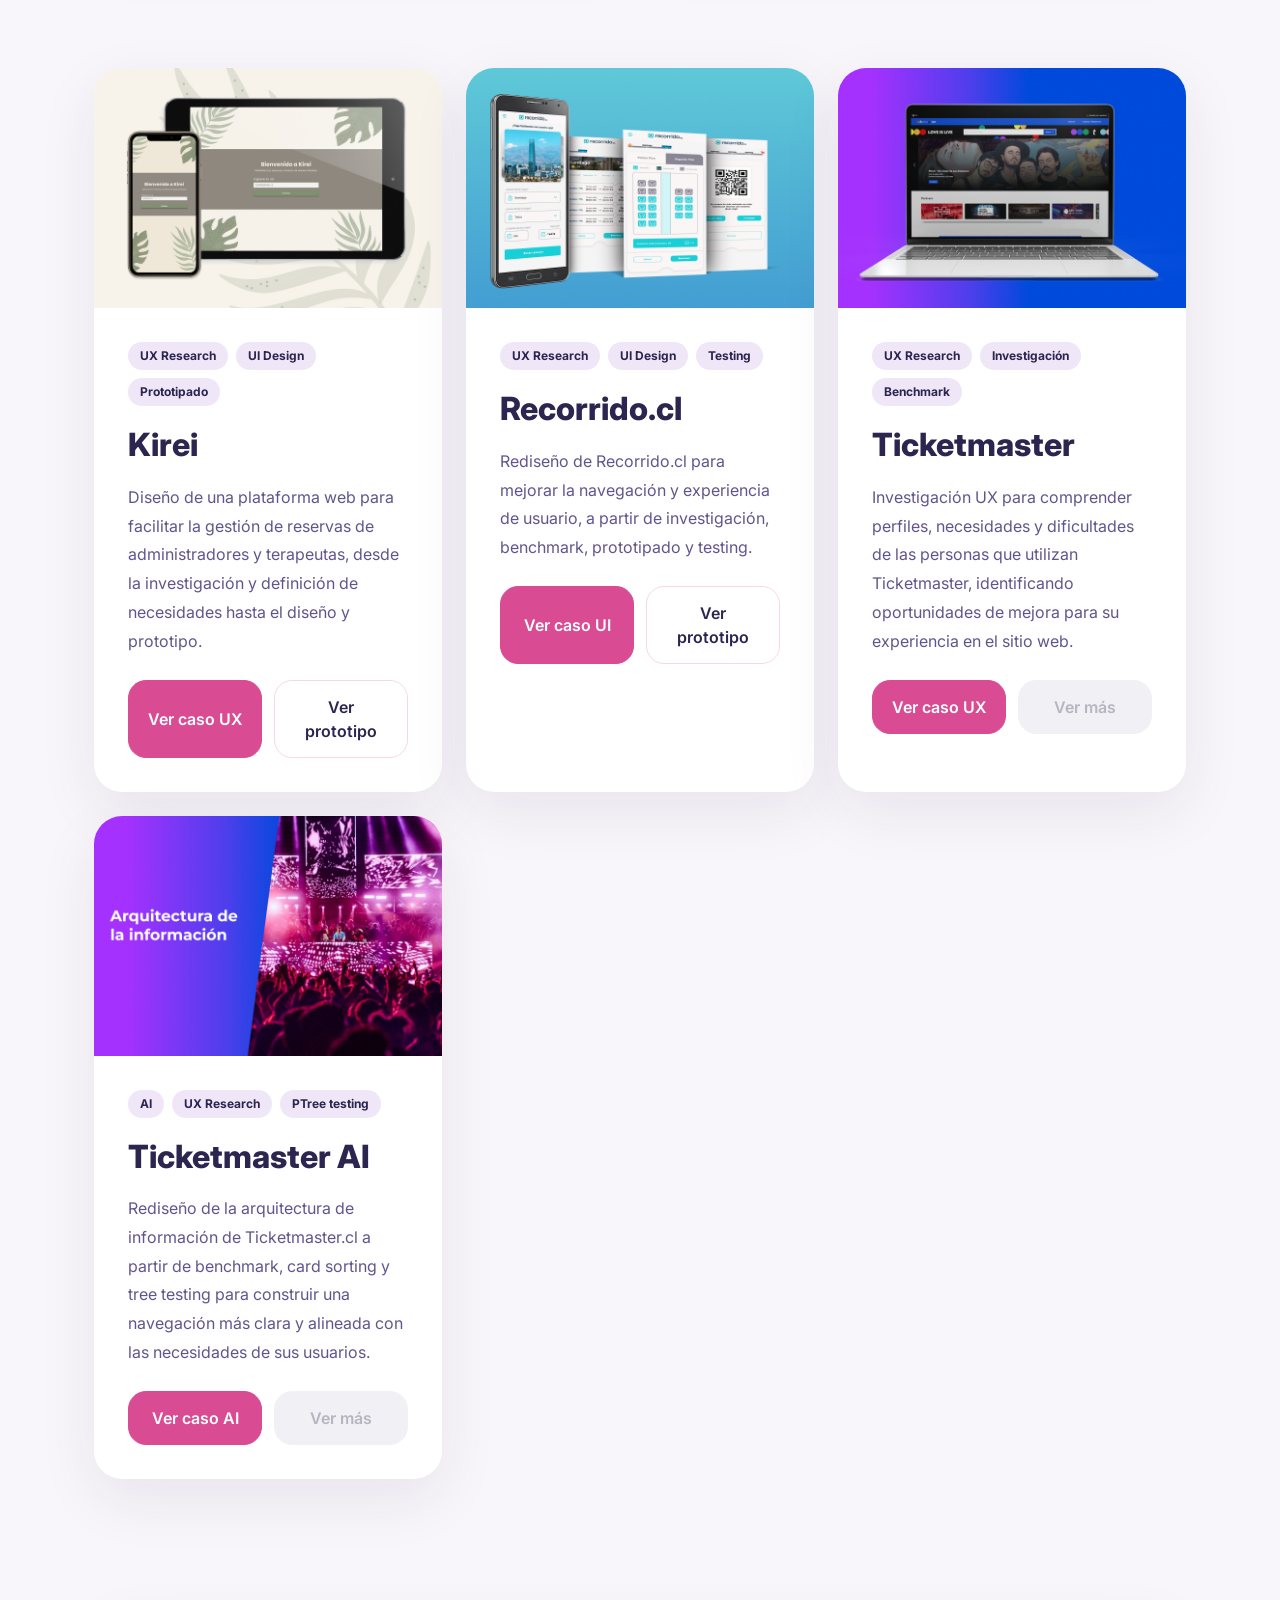
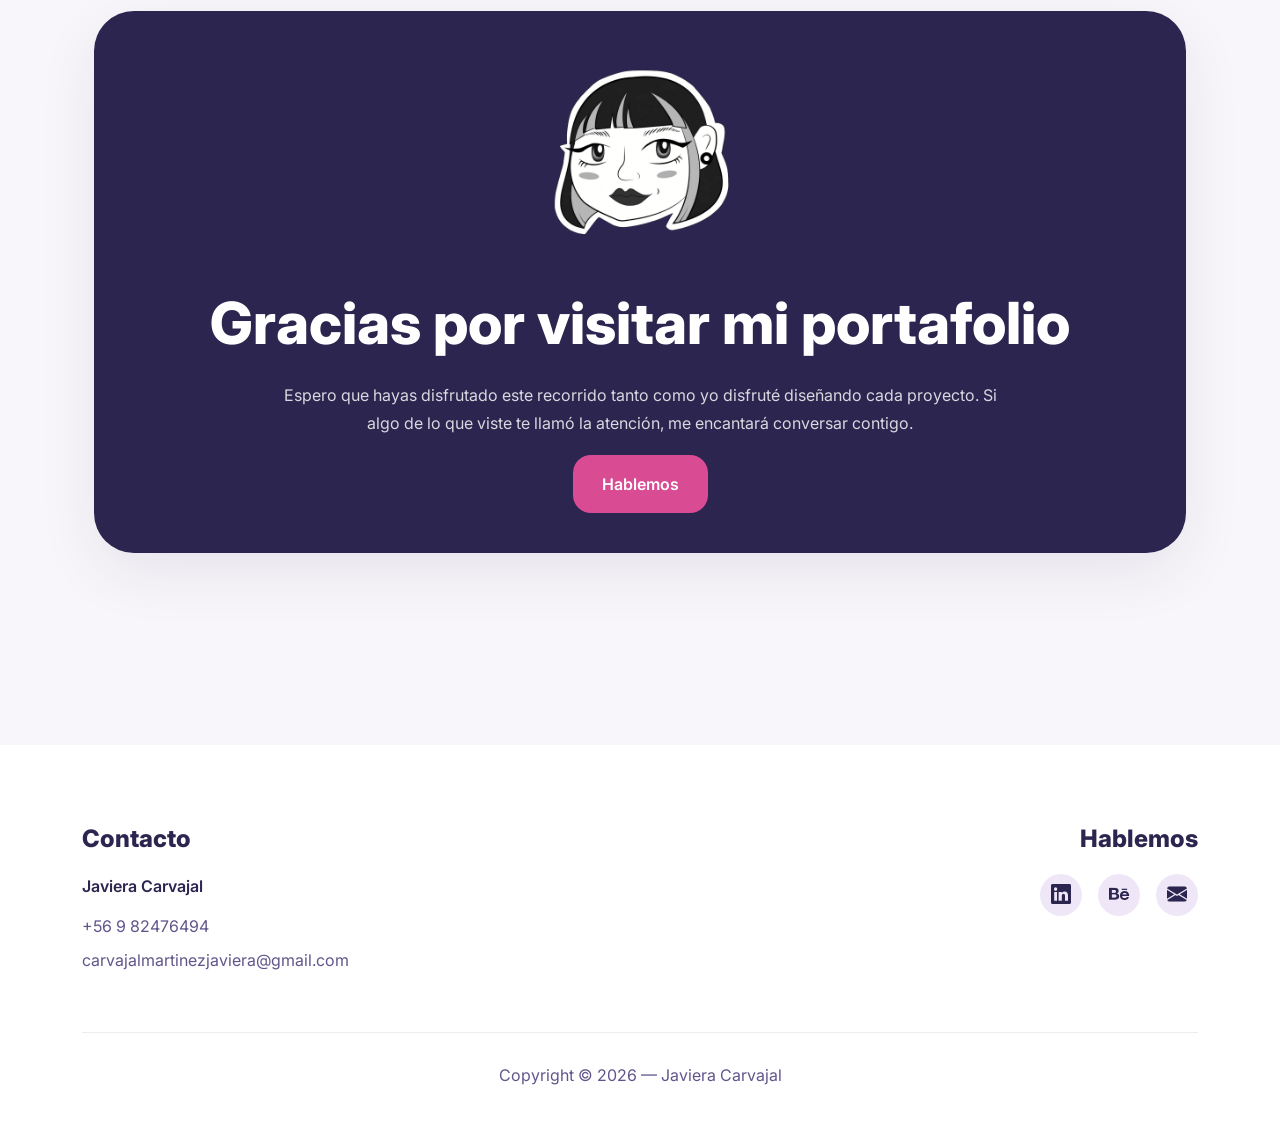
==== commit f08b5840: "cambios en el html y css" ====
--- a/index.html
+++ b/index.html
@@ -219,28 +219,28 @@
 
                             <div class="row g-4">
 
-                                <article class="col-6 col-lg-3">
+                                <article class="col-12 col-lg-3">
                                     <div class="cardExperiencia cardAzul">
                                         <h2>Investigación y UX</h2>
                                         <p>Entiendo necesidades, comportamientos y contextos para definir problemas reales y guiar decisiones de diseño.</p>
                                     </div>
                                 </article>
 
-                                <article class="col-6 col-lg-3">
+                                <article class="col-12 col-lg-3">
                                     <div class="cardExperiencia cardVerde">
                                         <h2>Arquitectura de información</h2>
                                         <p>Estructuro contenidos y flujos para mejorar la claridad, navegación y comprensión de la experiencia.</p>
                                     </div>
                                 </article>
 
-                                <article class="col-6 col-lg-3">
+                                <article class="col-12 col-lg-3">
                                     <div class="cardExperiencia cardAzul">
                                         <h2>Diseño de interfaces (UI)</h2>
                                         <p>Diseño interfaces claras y consistentes, cuidando la jerarquía visual y la interacción.</p>
                                     </div>
                                 </article>
 
-                                <article class="col-6 col-lg-3">
+                                <article class="col-12 col-lg-3">
                                     <div class="cardExperiencia cardVerde">
                                         <h2>Diseño de experiencias y servicios</h2>
                                         <p>Analizo cómo las personas viven una experiencia en distintos puntos de contacto para diseñar soluciones más coherentes.</p>
--- a/Assets/css/estilos.css
+++ b/Assets/css/estilos.css
@@ -1189,4 +1189,36 @@
         animation-duration: 0.01ms !important;
         animation-iteration-count: 1 !important;
     }
-}+}
+
+/* ========================= */
+/* AJUSTES MÓVIL: MI ENFOQUE Y EXPERIENCIA */
+/* ========================= */
+
+@media (max-width: 768px) {
+
+    /* MI ENFOQUE */
+    .cardPresentacion {
+        padding: 24px 20px;
+    }
+
+    .contenidoEnfoque h2 {
+        font-size: clamp(30px, 7vw, 36px);
+        line-height: 1.15;
+        overflow-wrap: break-word;
+    }
+
+    /* EXPERIENCIA */
+    .cardExperiencia {
+        height: auto;
+        min-width: 0;
+        padding: 32px 24px;
+    }
+
+    .cardExperiencia h2 {
+        font-size: clamp(24px, 6vw, 28px);
+        line-height: 1.2;
+        overflow-wrap: break-word;
+    }
+
+}
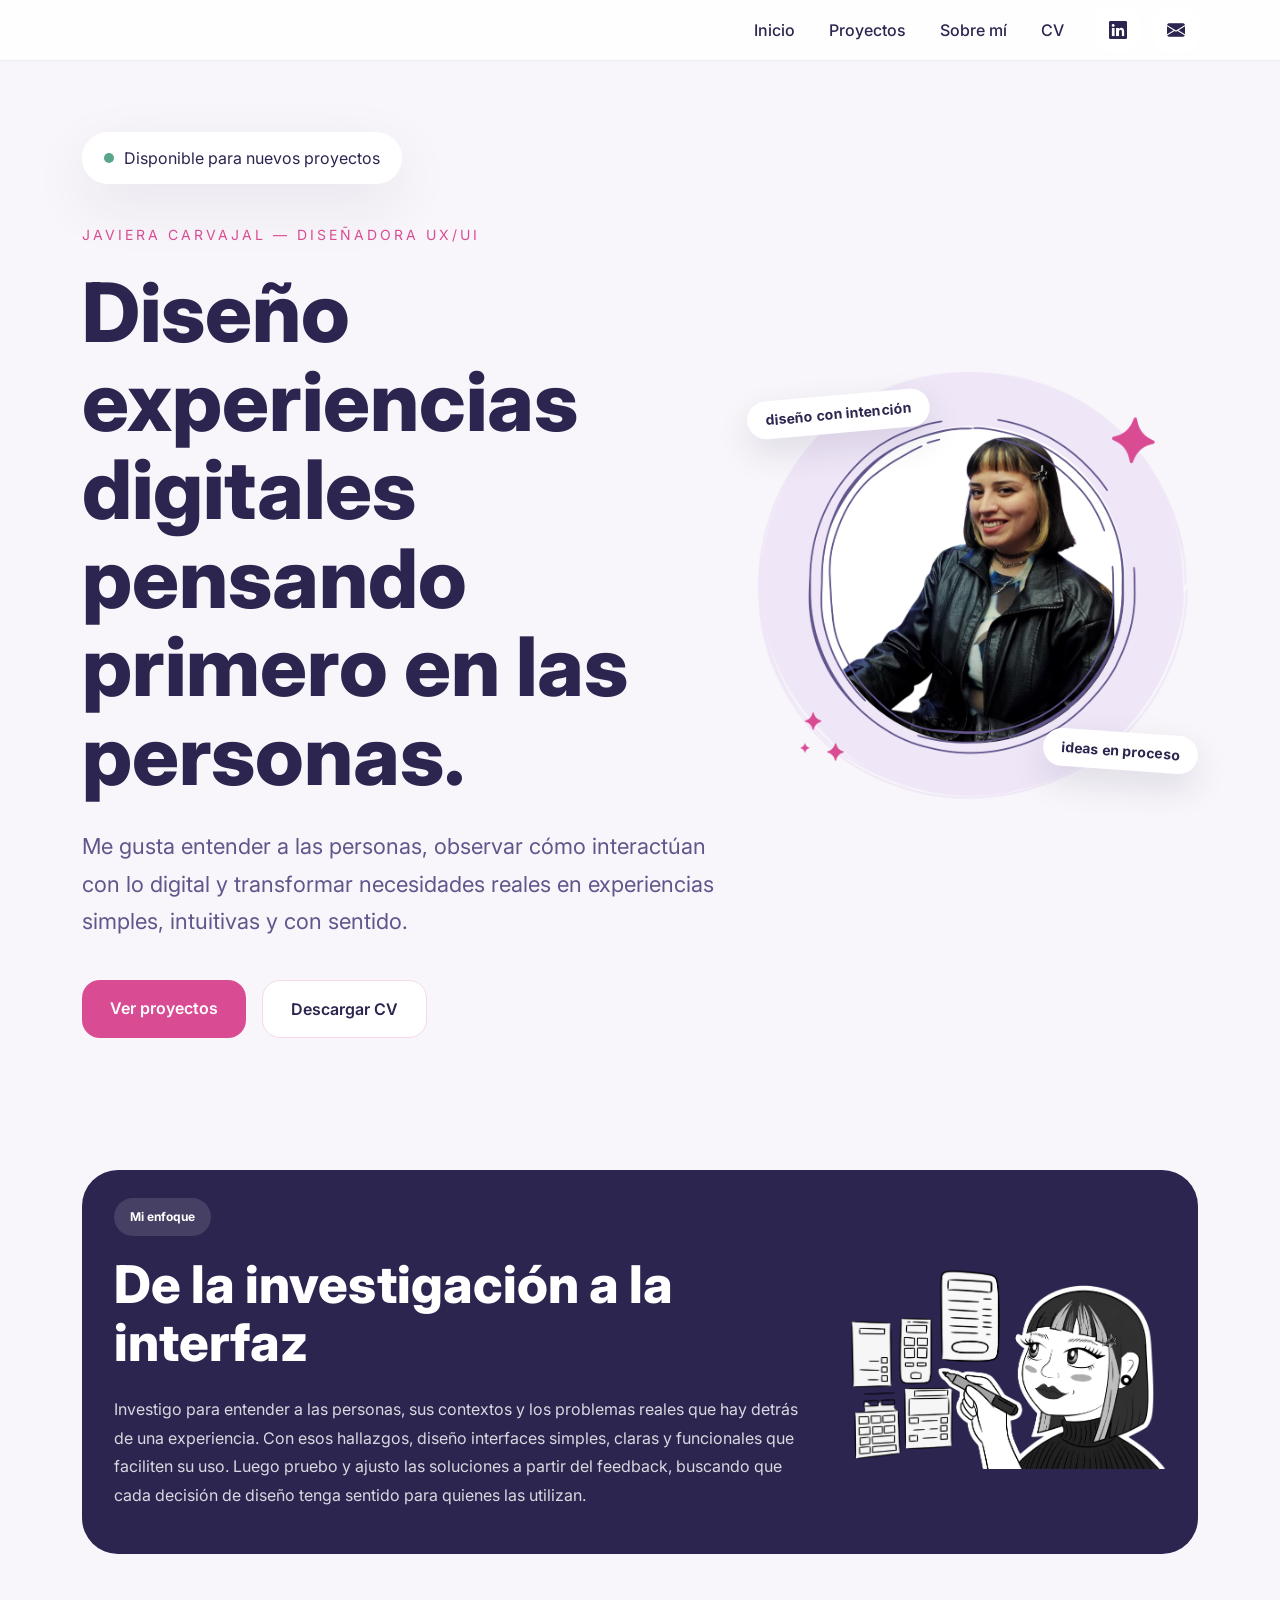
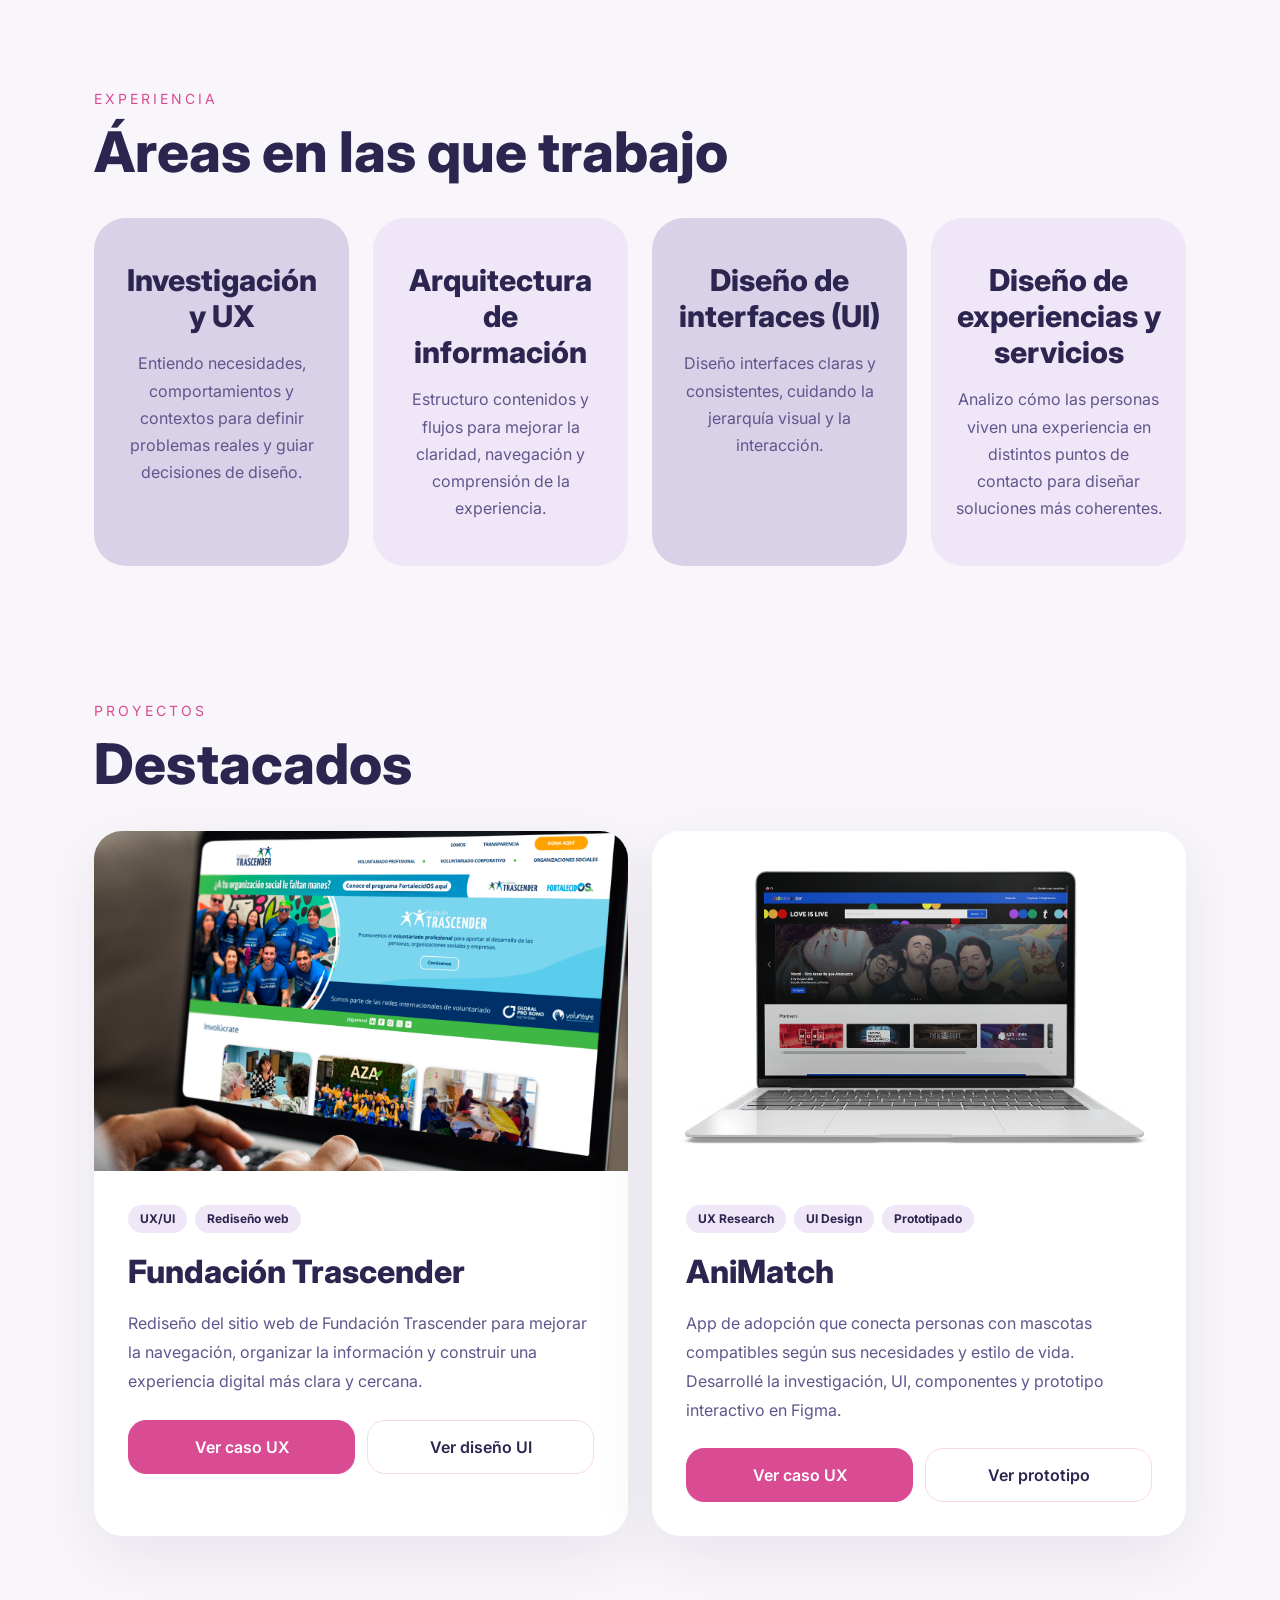
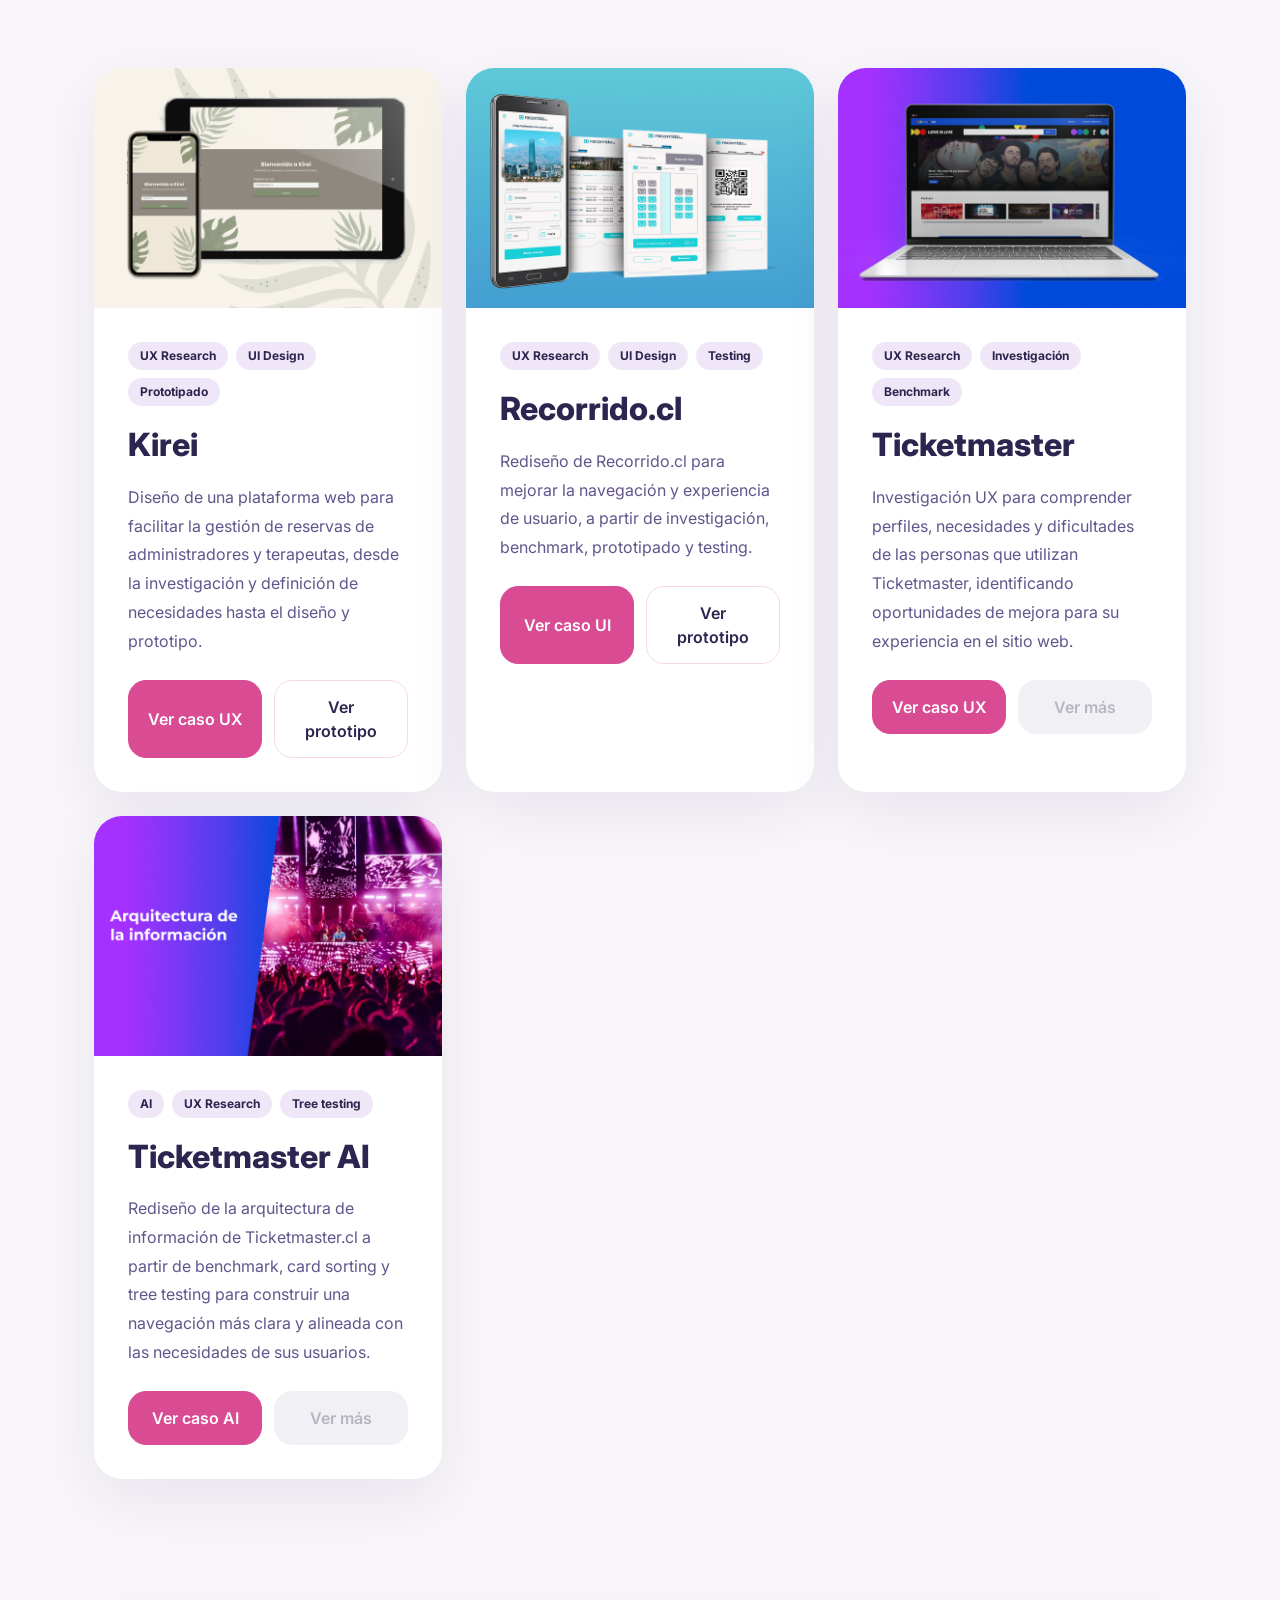
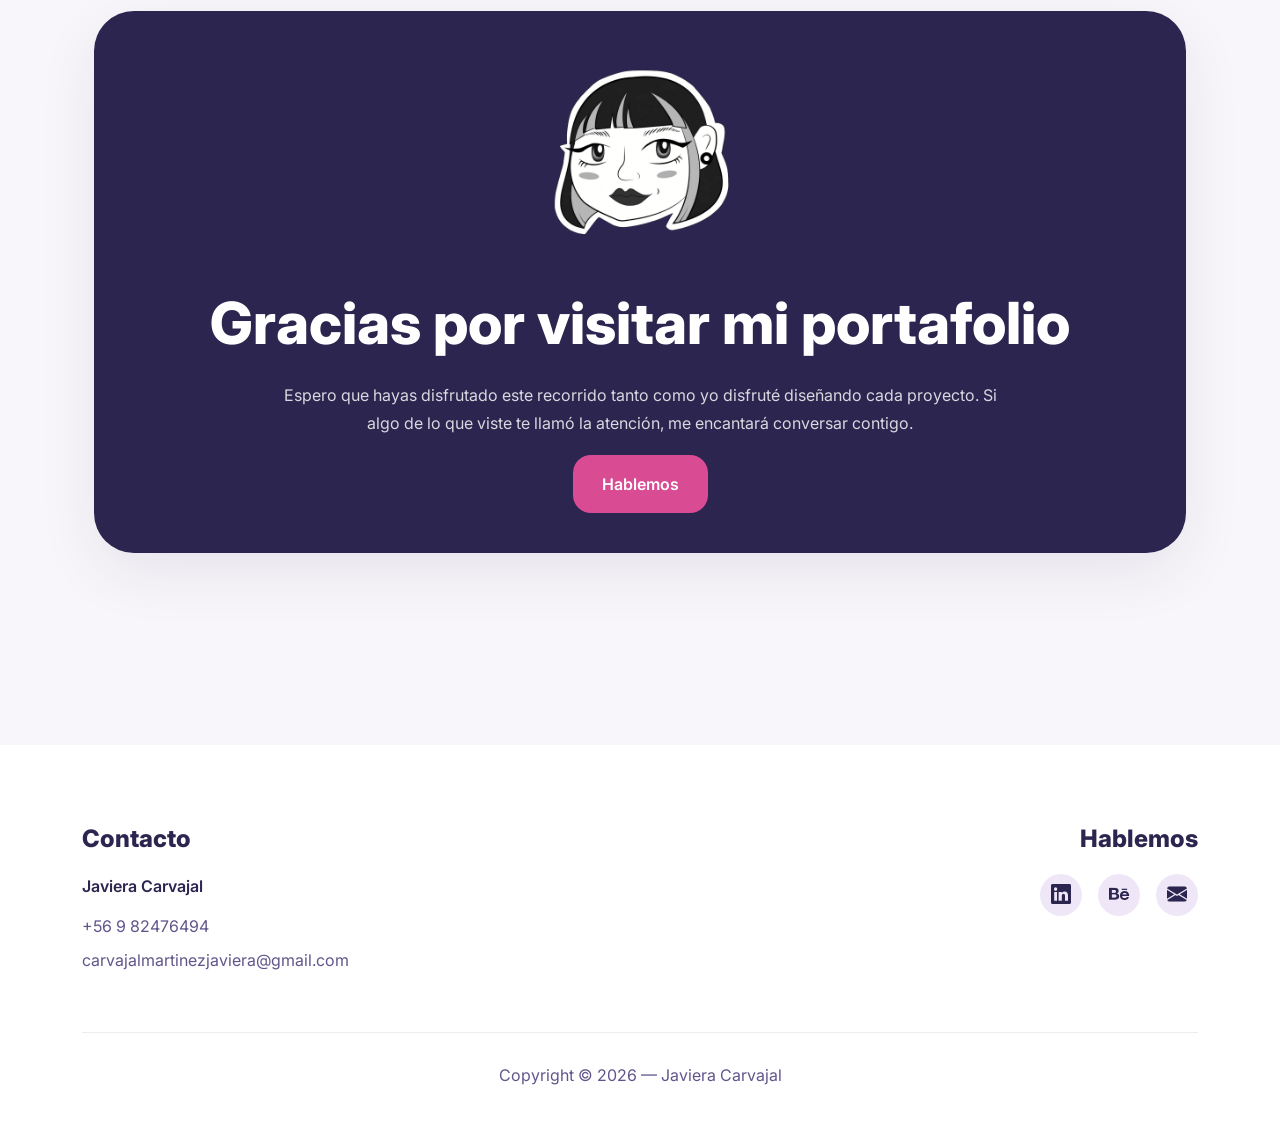
==== commit d49a2160: "corregir error" ====
--- a/index.html
+++ b/index.html
@@ -522,7 +522,7 @@
                                             <div class="tagsProyecto">
                                                 <span>AI</span>
                                                 <span>UX Research</span>
-                                                <span>PTree testing</span>
+                                                <span>Tree testing</span>
                                             </div>
 
                                             <h3>Ticketmaster AI</h3>
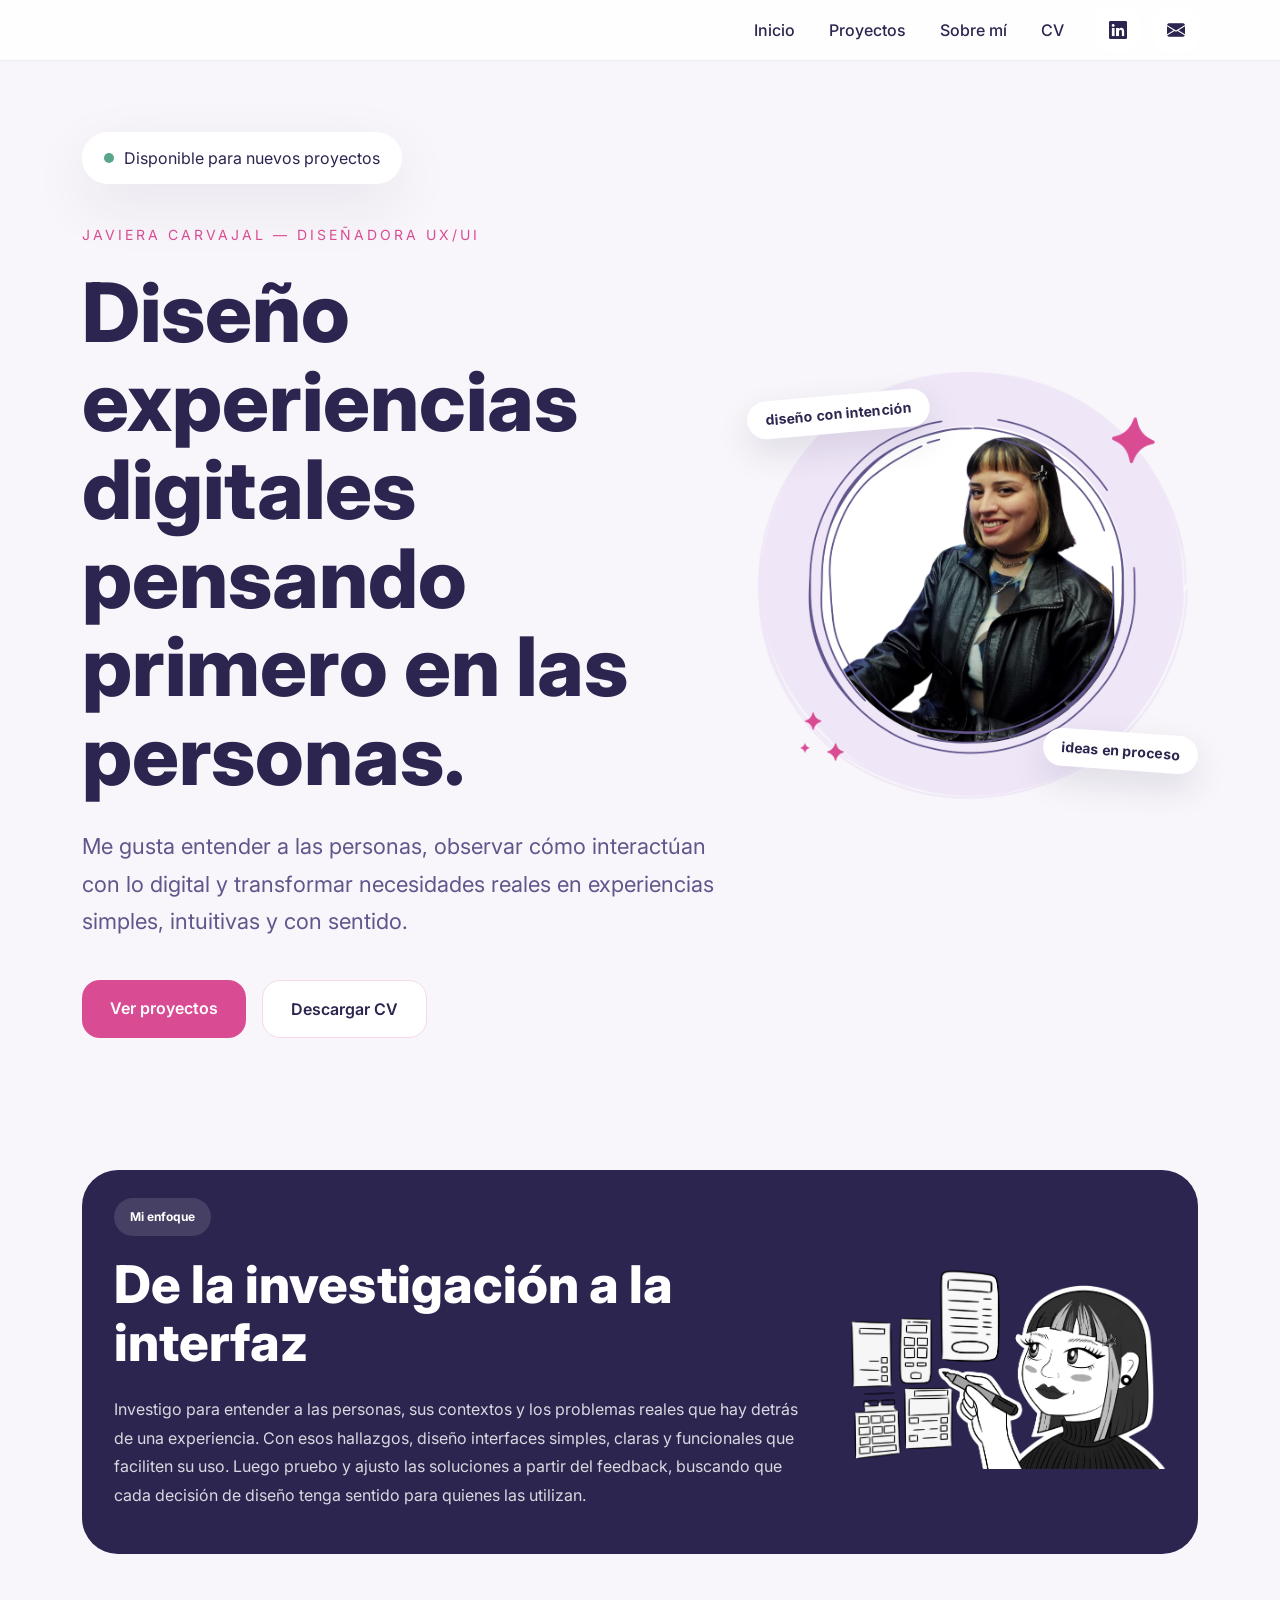
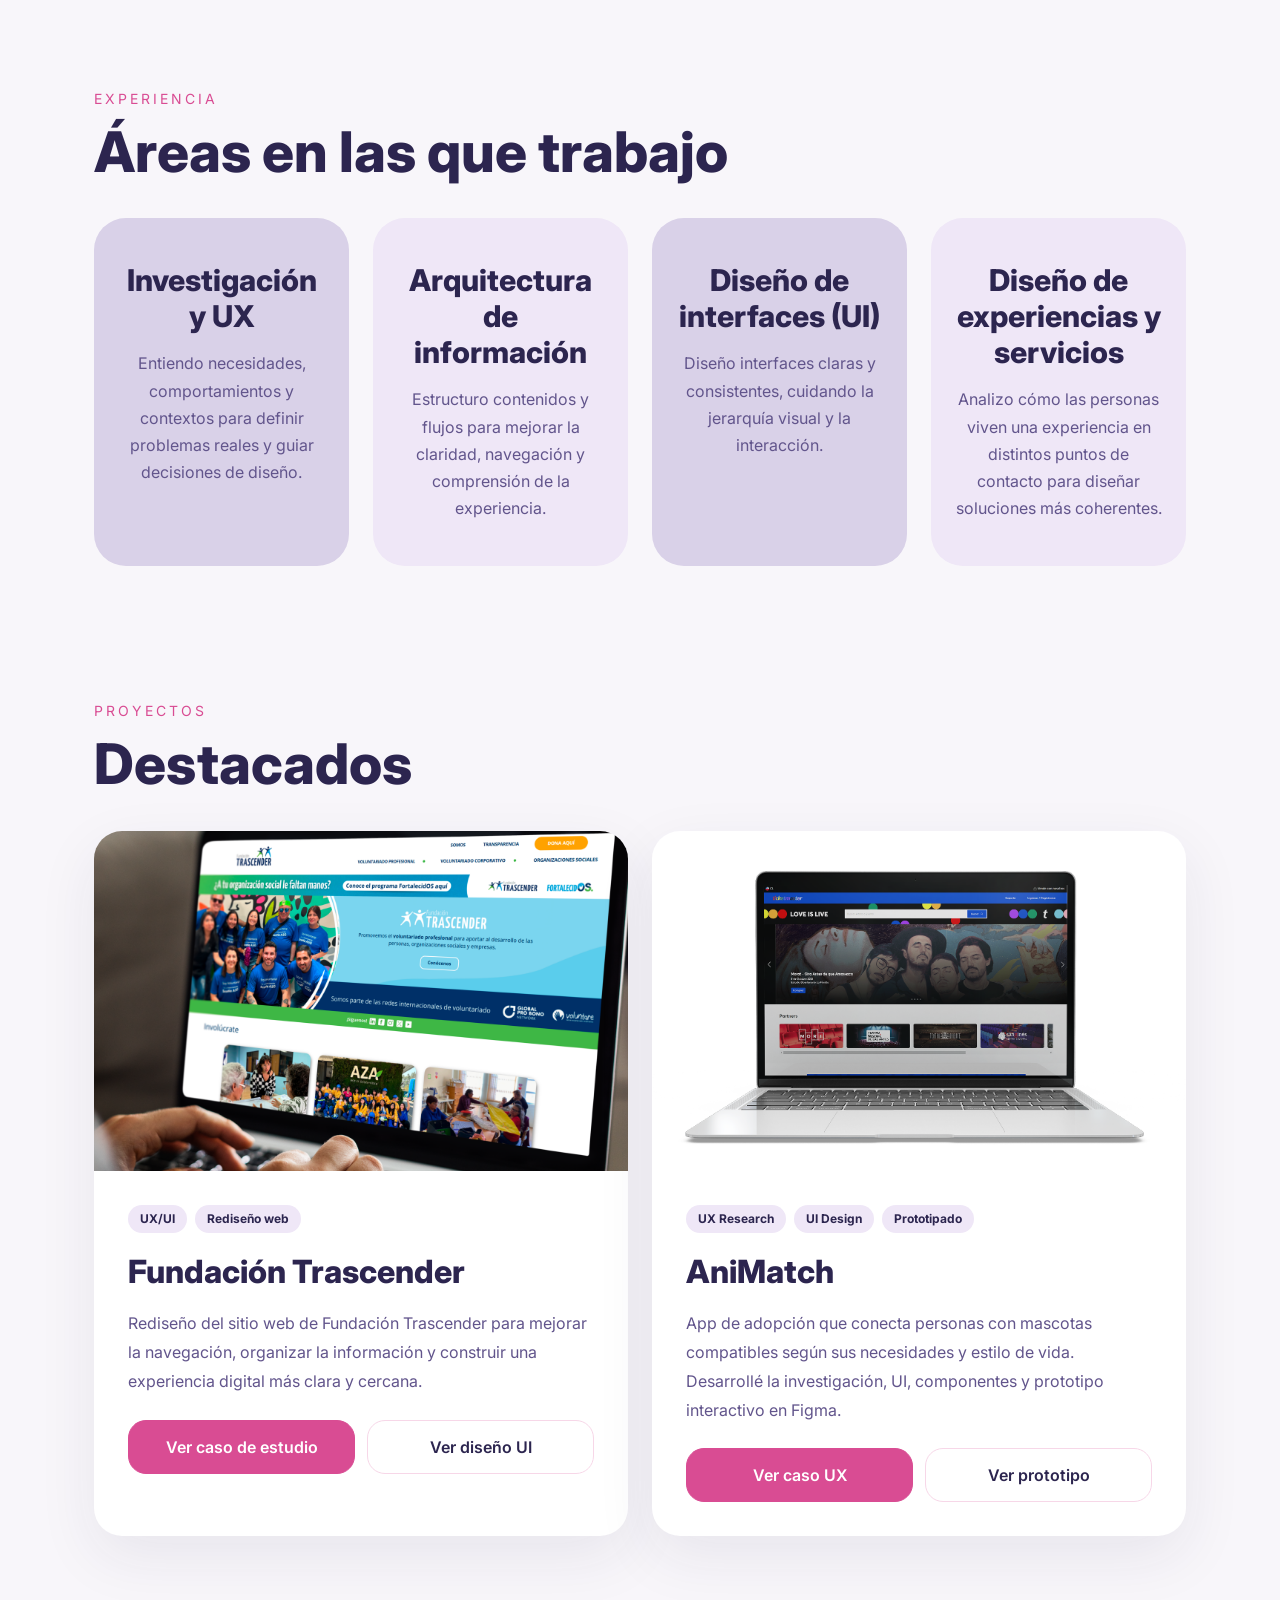
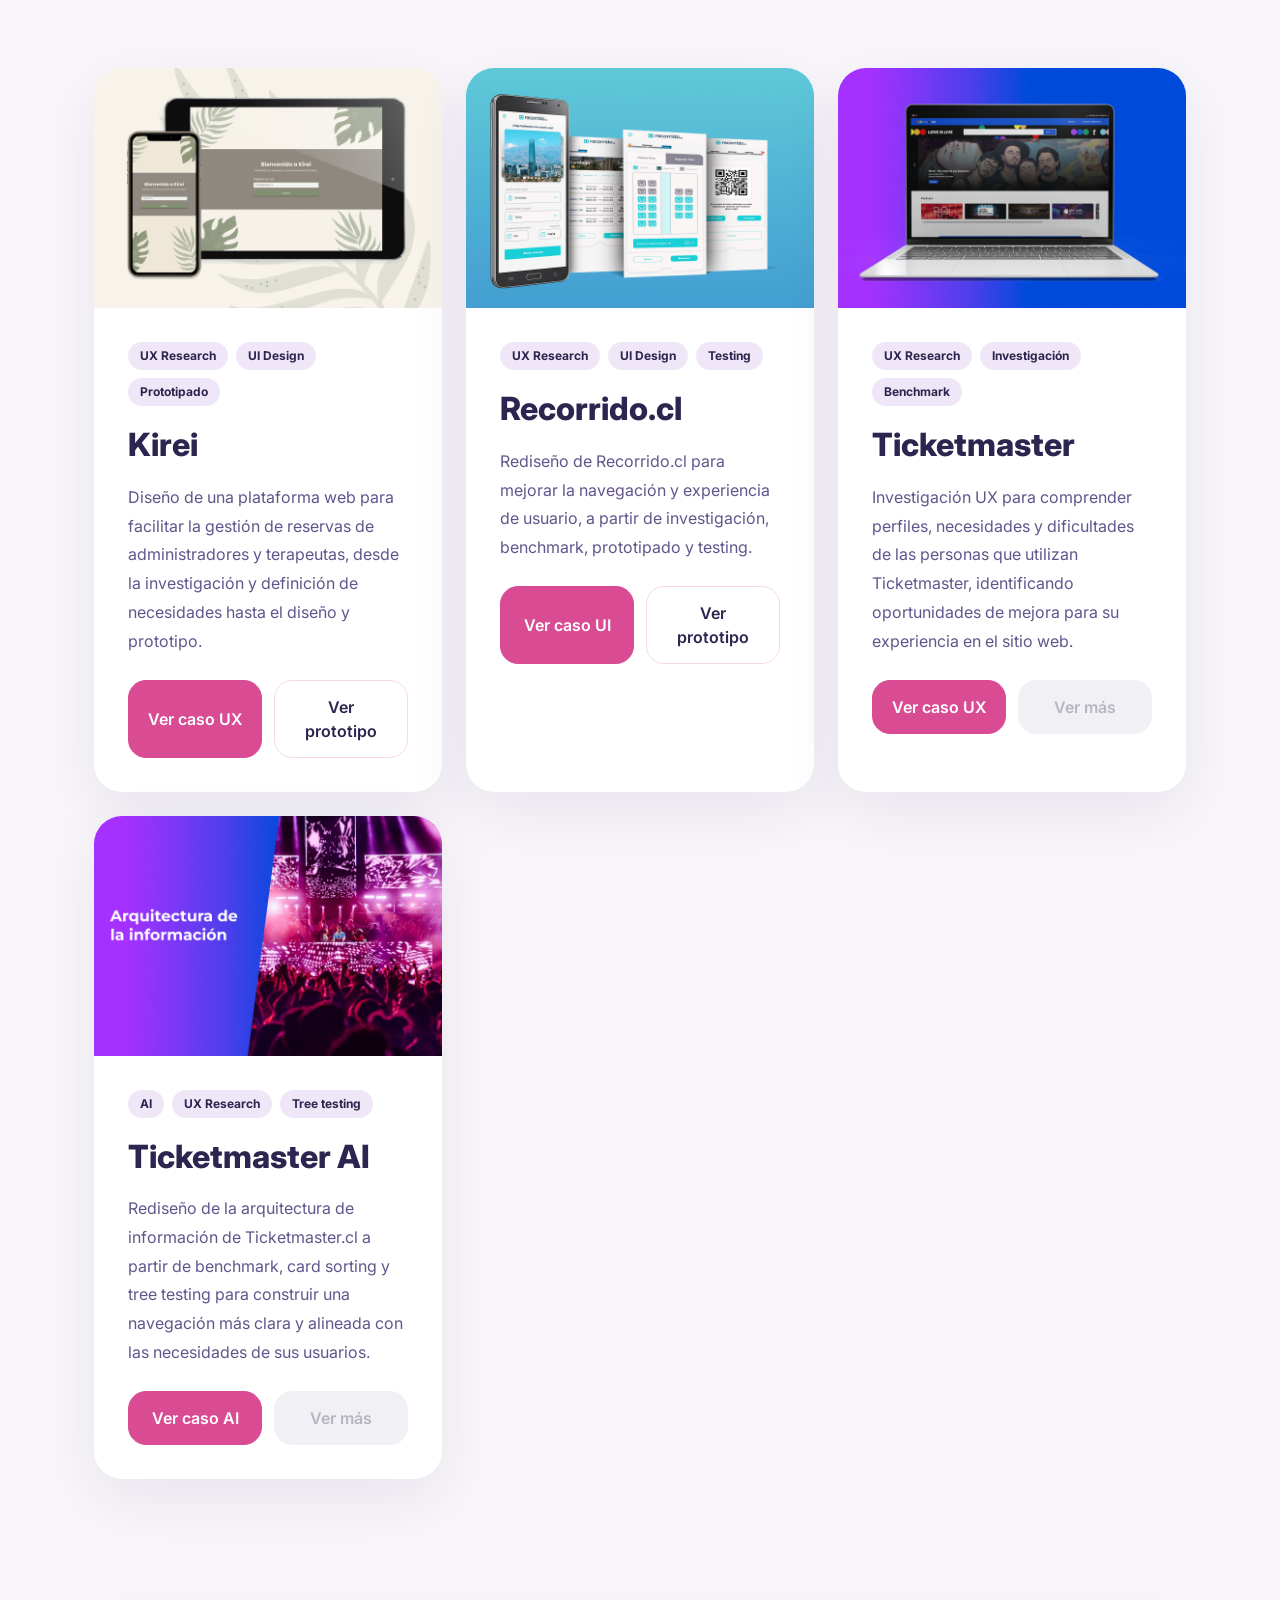
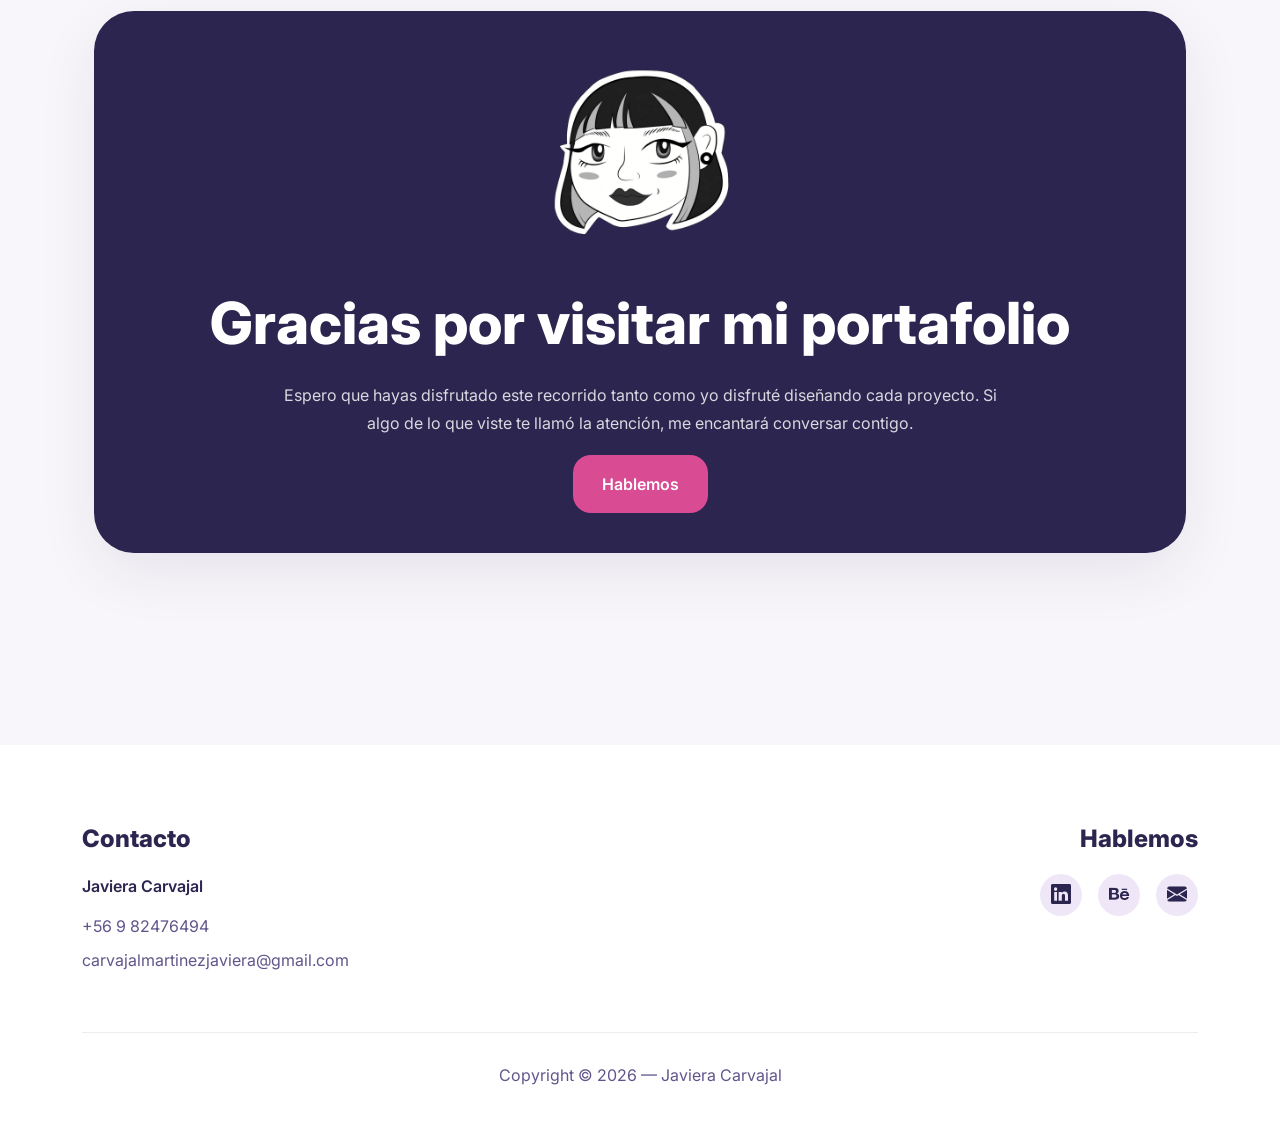
==== commit 0435efcc: "se agrega archivo a card trascender" ====
--- a/index.html
+++ b/index.html
@@ -294,8 +294,8 @@
 
                                             <div class="contenedorBotonesProyecto">
 
-                                                <a target="_blank" href="#" class="btn btnPrincipal">
-                                                    Ver caso UX
+                                                <a target="_blank" href="Assets/archivos/Caso de estudio Fundación Trascender.pdf" class="btn btnPrincipal">
+                                                    Ver caso de estudio
                                                 </a>
 
                                                 <a target="_blank" href="https://www.figma.com/design/BLsZ4LStnlUjf29tRs2s15/Proyectos-reales?node-id=3062-242&t=49pQEkwp5V3qIJ6e-1" class="btn btnSecundario">
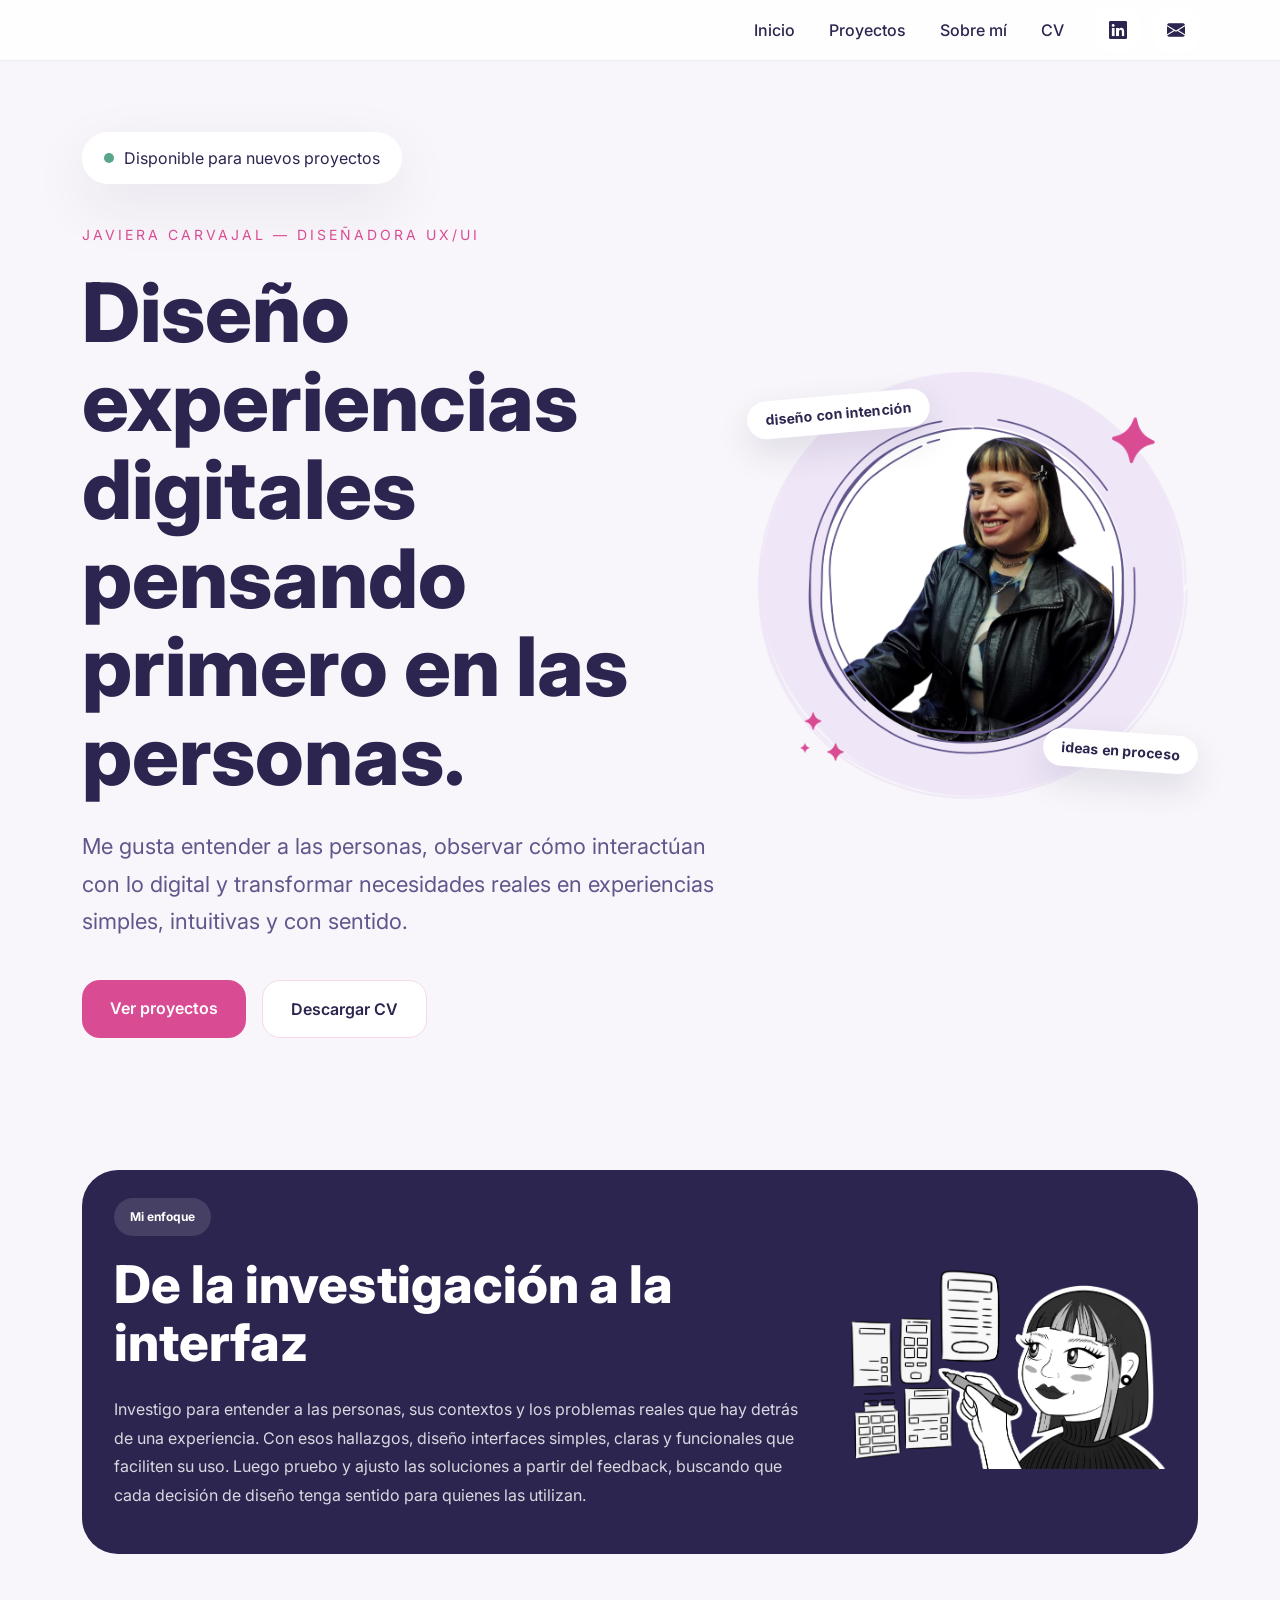
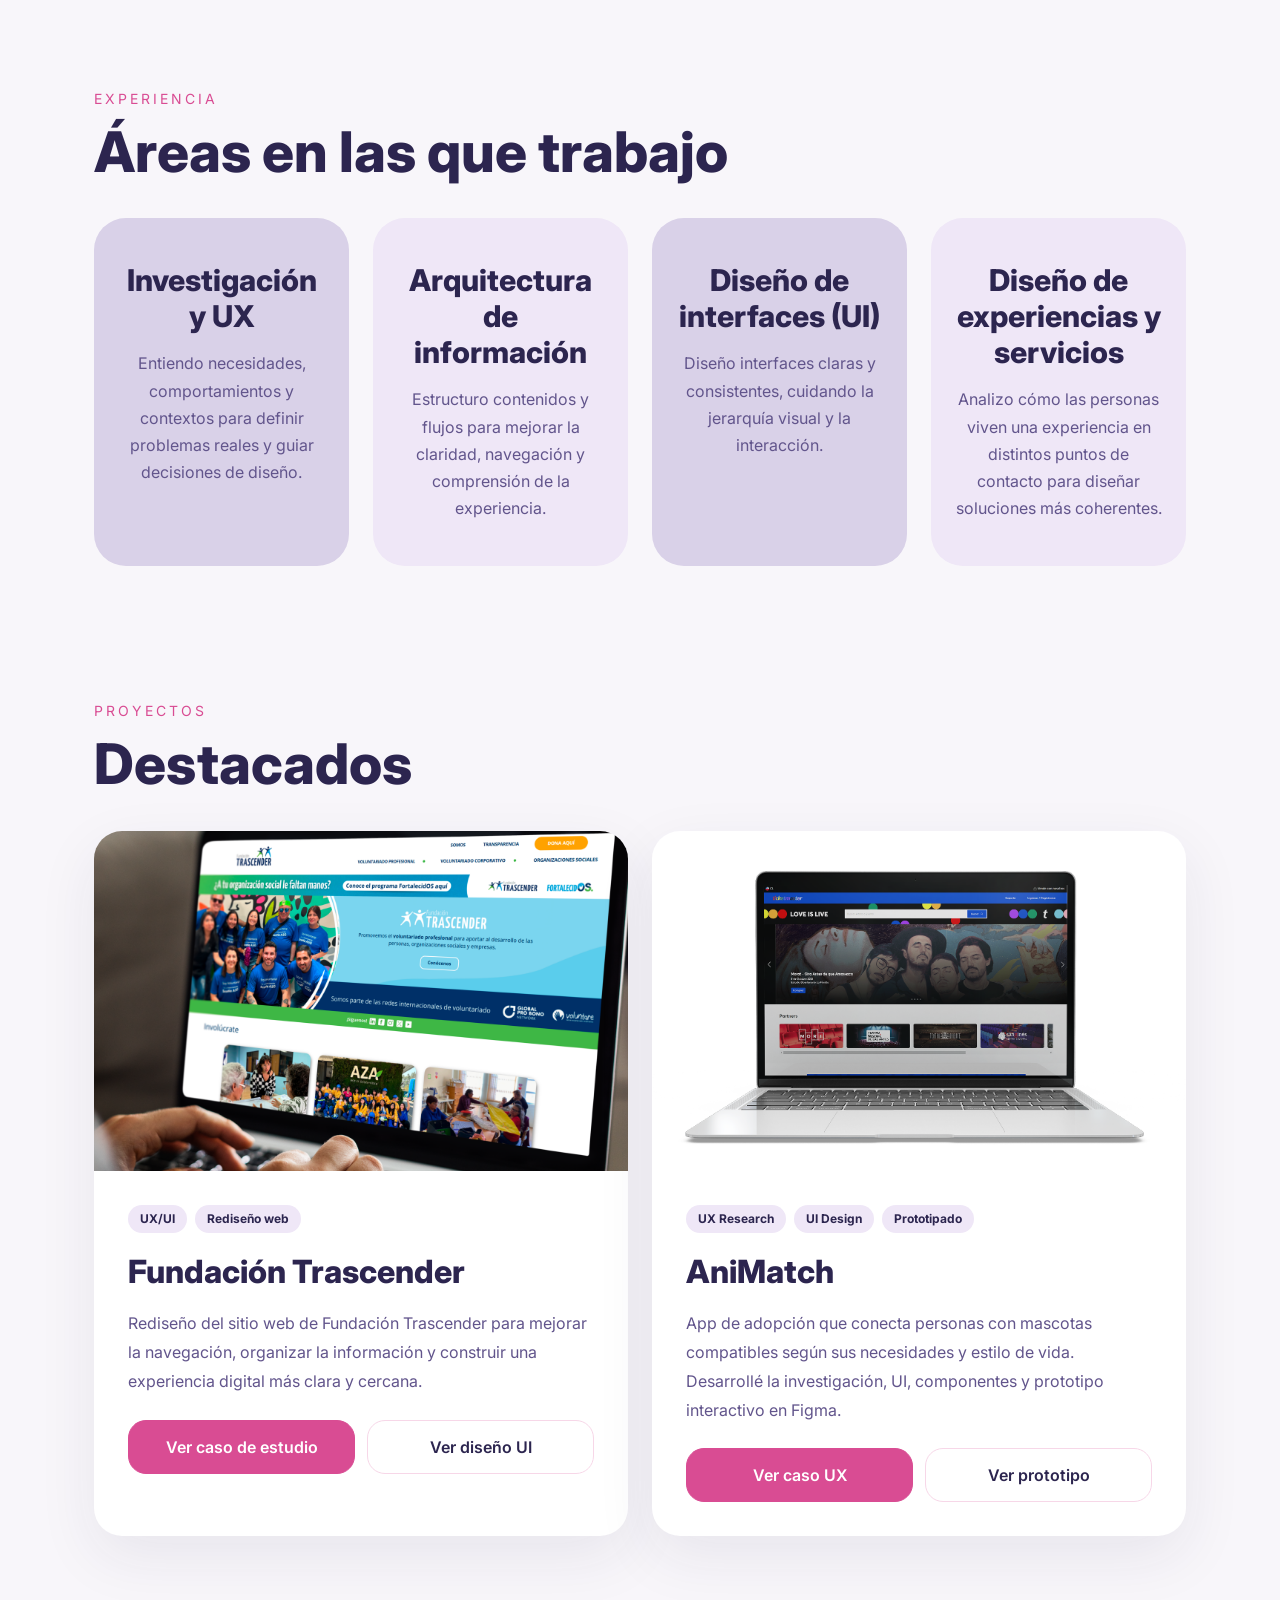
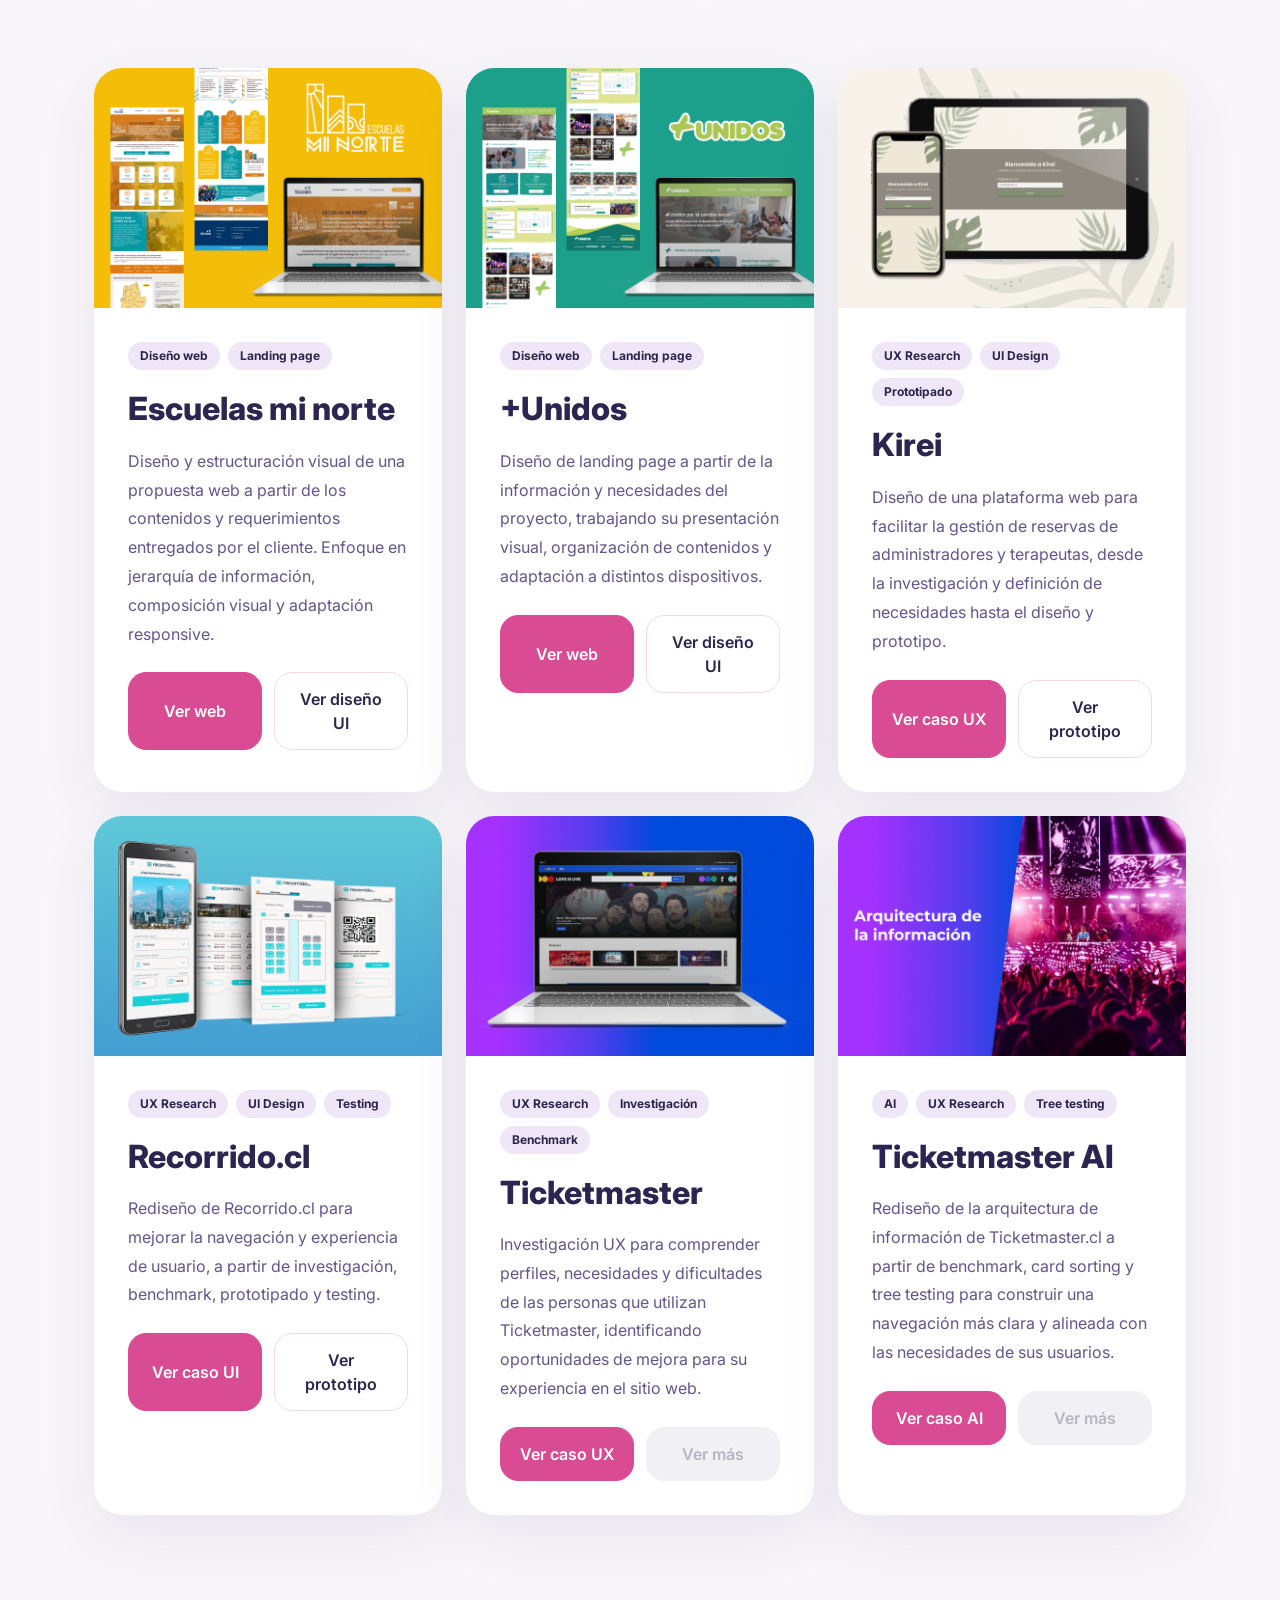
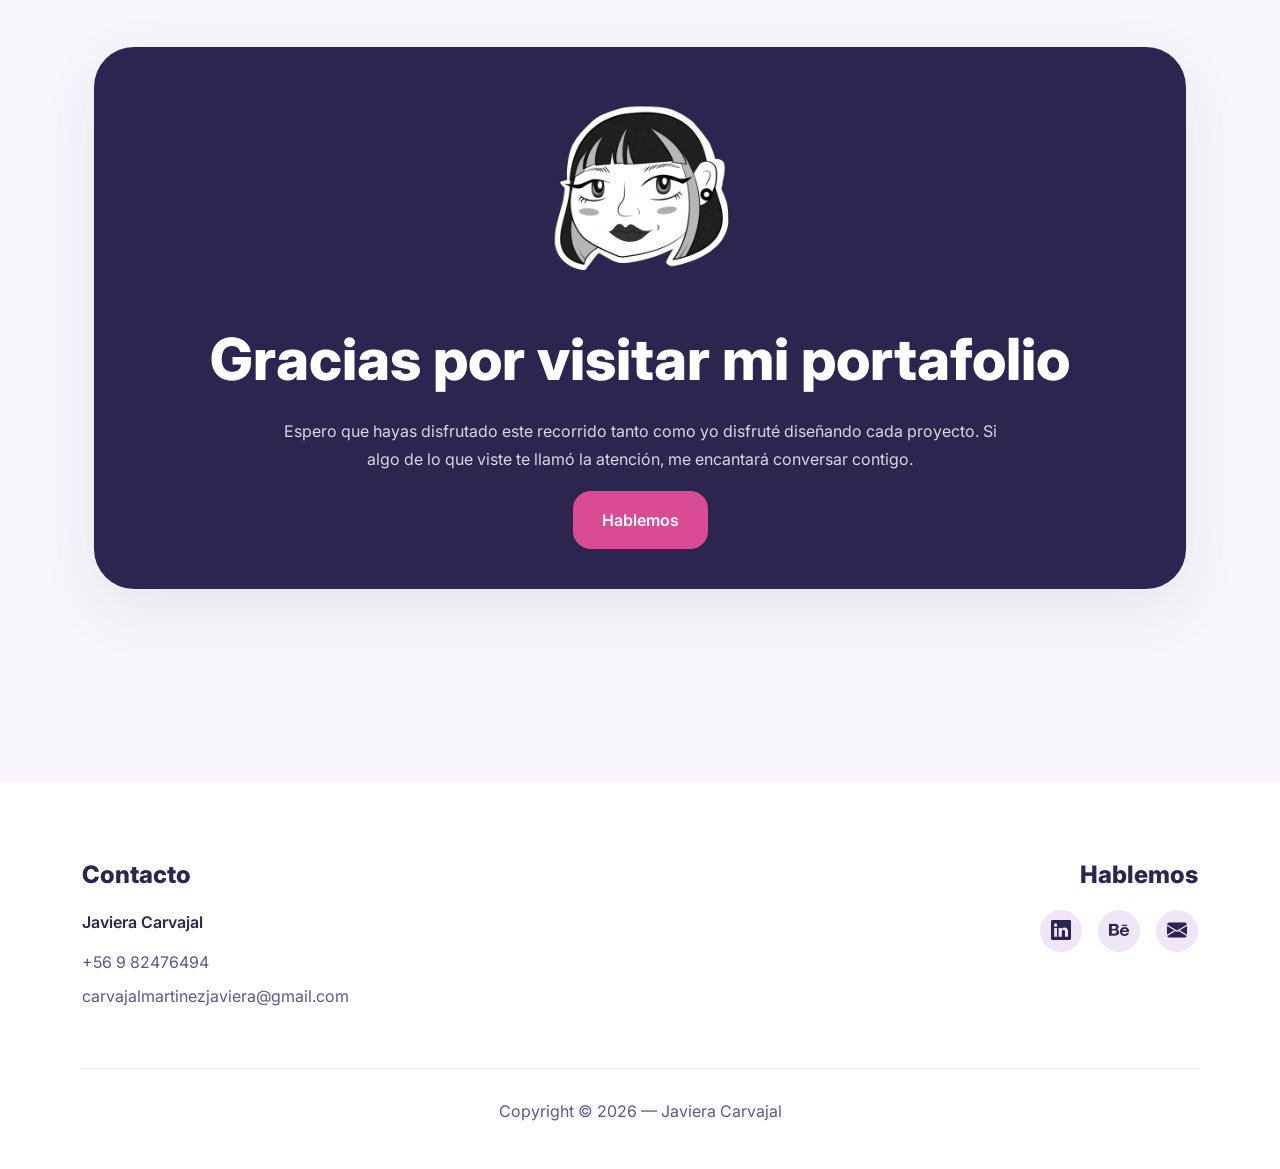
==== commit 89b174ca: "se agregan nuevos proyectos e imagenes" ====
--- a/index.html
+++ b/index.html
@@ -129,7 +129,8 @@
                         </h1>
 
                         <p class="descripcionHero">
-                            Me gusta entender a las personas, observar cómo interactúan con lo digital y transformar necesidades reales en experiencias simples, intuitivas y con sentido.
+                            Me gusta entender a las personas, observar cómo interactúan con lo digital y transformar
+                            necesidades reales en experiencias simples, intuitivas y con sentido.
 
                         <div class="contenedorBotones">
 
@@ -177,7 +178,11 @@
                                             De la investigación a la interfaz
                                         </h2>
 
-                                        <p>Investigo para entender a las personas, sus contextos y los problemas reales que hay detrás de una experiencia. Con esos hallazgos, diseño interfaces simples, claras y funcionales que faciliten su uso. Luego pruebo y ajusto las soluciones a partir del feedback, buscando que cada decisión de diseño tenga sentido para quienes las utilizan.
+                                        <p>Investigo para entender a las personas, sus contextos y los problemas reales
+                                            que hay detrás de una experiencia. Con esos hallazgos, diseño interfaces
+                                            simples, claras y funcionales que faciliten su uso. Luego pruebo y ajusto
+                                            las soluciones a partir del feedback, buscando que cada decisión de diseño
+                                            tenga sentido para quienes las utilizan.
                                         </p>
 
                                     </div>
@@ -222,28 +227,32 @@
                                 <article class="col-12 col-lg-3">
                                     <div class="cardExperiencia cardAzul">
                                         <h2>Investigación y UX</h2>
-                                        <p>Entiendo necesidades, comportamientos y contextos para definir problemas reales y guiar decisiones de diseño.</p>
+                                        <p>Entiendo necesidades, comportamientos y contextos para definir problemas
+                                            reales y guiar decisiones de diseño.</p>
                                     </div>
                                 </article>
 
                                 <article class="col-12 col-lg-3">
                                     <div class="cardExperiencia cardVerde">
                                         <h2>Arquitectura de información</h2>
-                                        <p>Estructuro contenidos y flujos para mejorar la claridad, navegación y comprensión de la experiencia.</p>
+                                        <p>Estructuro contenidos y flujos para mejorar la claridad, navegación y
+                                            comprensión de la experiencia.</p>
                                     </div>
                                 </article>
 
                                 <article class="col-12 col-lg-3">
                                     <div class="cardExperiencia cardAzul">
                                         <h2>Diseño de interfaces (UI)</h2>
-                                        <p>Diseño interfaces claras y consistentes, cuidando la jerarquía visual y la interacción.</p>
+                                        <p>Diseño interfaces claras y consistentes, cuidando la jerarquía visual y la
+                                            interacción.</p>
                                     </div>
                                 </article>
 
                                 <article class="col-12 col-lg-3">
                                     <div class="cardExperiencia cardVerde">
                                         <h2>Diseño de experiencias y servicios</h2>
-                                        <p>Analizo cómo las personas viven una experiencia en distintos puntos de contacto para diseñar soluciones más coherentes.</p>
+                                        <p>Analizo cómo las personas viven una experiencia en distintos puntos de
+                                            contacto para diseñar soluciones más coherentes.</p>
                                     </div>
                                 </article>
 
@@ -277,7 +286,8 @@
 
                                     <div class="cardProyectoGrande">
 
-                                        <img src="Assets/img/Portada Trascender.png" alt="Proyecto Fundación Trascender">
+                                        <img src="Assets/img/Portada Trascender.png"
+                                            alt="Proyecto Fundación Trascender">
 
                                         <div class="contenidoProyectoGrande">
 
@@ -289,16 +299,22 @@
                                             <h3>Fundación Trascender</h3>
 
                                             <p>
-                                                Rediseño del sitio web de Fundación Trascender para mejorar la navegación, organizar la información y construir una experiencia digital más clara y cercana.
+                                                Rediseño del sitio web de Fundación Trascender para mejorar la
+                                                navegación, organizar la información y construir una experiencia digital
+                                                más clara y cercana.
                                             </p>
 
                                             <div class="contenedorBotonesProyecto">
 
-                                                <a target="_blank" href="Assets/archivos/Caso de estudio Fundación Trascender.pdf" class="btn btnPrincipal">
+                                                <a target="_blank"
+                                                    href="Assets/archivos/Caso de estudio Fundación Trascender.pdf"
+                                                    class="btn btnPrincipal">
                                                     Ver caso de estudio
                                                 </a>
 
-                                                <a target="_blank" href="https://www.figma.com/design/BLsZ4LStnlUjf29tRs2s15/Proyectos-reales?node-id=3062-242&t=49pQEkwp5V3qIJ6e-1" class="btn btnSecundario">
+                                                <a target="_blank"
+                                                    href="https://www.figma.com/design/BLsZ4LStnlUjf29tRs2s15/Proyectos-reales?node-id=3062-242&t=49pQEkwp5V3qIJ6e-1"
+                                                    class="btn btnSecundario">
                                                     Ver diseño UI
                                                 </a>
 
@@ -331,7 +347,9 @@
 
                                             <h3>AniMatch</h3>
 
-                                            <p>App de adopción que conecta personas con mascotas compatibles según sus necesidades y estilo de vida. Desarrollé la investigación, UI, componentes y prototipo interactivo en Figma.
+                                            <p>App de adopción que conecta personas con mascotas compatibles según sus
+                                                necesidades y estilo de vida. Desarrollé la investigación, UI,
+                                                componentes y prototipo interactivo en Figma.
                                             </p>
 
                                             <div class="contenedorBotonesProyecto">
@@ -370,6 +388,89 @@
 
                             <div class="row g-4">
 
+                                <!-- ========================= -->
+                                <!-- Escuelas mi norte -->
+                                <!-- ========================= -->
+
+                                <article class="col-12 col-md-6 col-xl-4">
+
+                                    <div class="cardProyecto">
+
+                                        <img src="Assets/img/Portada escuelas mi norte.png" alt="Proyecto Escuelas mi norte">
+
+                                        <div class="contenidoProyecto">
+
+                                            <div class="tagsProyecto">
+                                                <span>Diseño web</span>
+                                                <span>Landing page</span>
+                                            </div>
+
+                                            <h3>Escuelas mi norte</h3>
+
+                                            <p>Diseño y estructuración visual de una propuesta web a partir de los contenidos y requerimientos entregados por el cliente. Enfoque en jerarquía de información, composición visual y adaptación responsive.
+                                            </p>
+
+                                            <div class="contenedorBotonesProyecto">
+
+                                                <a target="_blank" href="https://fundaciontrascender.cl/escuelasminorte/"
+                                                    class="btn btnPrincipal">
+                                                    Ver web
+                                                </a>
+
+                                                <a target="_blank" href="https://www.figma.com/design/BLsZ4LStnlUjf29tRs2s15/Proyectos-reales?node-id=3112-14509&t=sIJ9i6NOjkmVtEO5-1"
+                                                    class="btn btnSecundario">
+                                                    Ver diseño UI
+                                                </a>
+
+                                            </div>
+
+                                        </div>
+
+                                    </div>
+
+                                </article>
+
+                                <!-- ========================= -->
+                                <!-- +UNIDOS -->
+                                <!-- ========================= -->
+
+                                <article class="col-12 col-md-6 col-xl-4">
+
+                                    <div class="cardProyecto">
+
+                                        <img src="Assets/img/Portada +Unidos.png" alt="Proyecto +Unidos">
+
+                                        <div class="contenidoProyecto">
+
+                                            <div class="tagsProyecto">
+                                                <span>Diseño web</span>
+                                                <span>Landing page</span>
+                                            </div>
+
+                                            <h3>+Unidos</h3>
+
+                                            <p>Diseño de landing page a partir de la información y necesidades del proyecto, trabajando su presentación visual, organización de contenidos y adaptación a distintos dispositivos.
+                                            </p>
+
+                                            <div class="contenedorBotonesProyecto">
+
+                                                <a target="_blank" href="https://masunidos.cl/"
+                                                    class="btn btnPrincipal">
+                                                    Ver web
+                                                </a>
+
+                                                <a target="_blank" href="https://www.figma.com/design/BLsZ4LStnlUjf29tRs2s15/Proyectos-reales?node-id=3112-14506&t=sIJ9i6NOjkmVtEO5-1"
+                                                    class="btn btnSecundario">
+                                                    Ver diseño UI 
+                                                </a>
+
+                                            </div>
+
+                                        </div>
+
+                                    </div>
+
+                                </article>
 
                                 <!-- ========================= -->
                                 <!-- KIREI -->
@@ -391,7 +492,9 @@
 
                                             <h3>Kirei</h3>
 
-                                            <p>Diseño de una plataforma web para facilitar la gestión de reservas de administradores y terapeutas, desde la investigación y definición de necesidades hasta el diseño y prototipo.
+                                            <p>Diseño de una plataforma web para facilitar la gestión de reservas de
+                                                administradores y terapeutas, desde la investigación y definición de
+                                                necesidades hasta el diseño y prototipo.
                                             </p>
 
                                             <div class="contenedorBotonesProyecto">
@@ -435,7 +538,8 @@
 
                                             <h3>Recorrido.cl</h3>
 
-                                            <p>Rediseño de Recorrido.cl para mejorar la navegación y experiencia de usuario, a partir de investigación, benchmark, prototipado y testing.
+                                            <p>Rediseño de Recorrido.cl para mejorar la navegación y experiencia de
+                                                usuario, a partir de investigación, benchmark, prototipado y testing.
 
                                             </p>
 
@@ -443,11 +547,12 @@
 
                                                 <a target="_blank" href="Assets/archivos/Recorrido.cl Diseño.pdf"
                                                     class="btn btnPrincipal">
-                                                    Ver caso UI 
-                                                </a>
-
-                                                <a target="_blank" href="https://www.figma.com/design/BLsZ4LStnlUjf29tRs2s15/Proyectos-reales?node-id=3107-7825&t=49pQEkwp5V3qIJ6e-1" class="btn btnSecundario"
-                                                    aria-disabled="true" tabindex="-1">
+                                                    Ver caso UI
+                                                </a>
+
+                                                <a target="_blank"
+                                                    href="https://www.figma.com/design/BLsZ4LStnlUjf29tRs2s15/Proyectos-reales?node-id=3107-7825&t=49pQEkwp5V3qIJ6e-1"
+                                                    class="btn btnSecundario" aria-disabled="true" tabindex="-1">
                                                     Ver prototipo
                                                 </a>
 
@@ -481,7 +586,9 @@
 
                                             <h3>Ticketmaster</h3>
 
-                                            <p>Investigación UX para comprender perfiles, necesidades y dificultades de las personas que utilizan Ticketmaster, identificando oportunidades de mejora para su experiencia en el sitio web.
+                                            <p>Investigación UX para comprender perfiles, necesidades y dificultades de
+                                                las personas que utilizan Ticketmaster, identificando oportunidades de
+                                                mejora para su experiencia en el sitio web.
                                             </p>
 
                                             <div class="contenedorBotonesProyecto">
@@ -528,12 +635,15 @@
                                             <h3>Ticketmaster AI</h3>
 
                                             <p>
-                                                Rediseño de la arquitectura de información de Ticketmaster.cl a partir de benchmark, card sorting y tree testing para construir una navegación más clara y alineada con las necesidades de sus usuarios.
+                                                Rediseño de la arquitectura de información de Ticketmaster.cl a partir
+                                                de benchmark, card sorting y tree testing para construir una navegación
+                                                más clara y alineada con las necesidades de sus usuarios.
                                             </p>
 
                                             <div class="contenedorBotonesProyecto">
 
-                                                <a target="_blank" href="Assets/archivos/Ticketmaster AI.pdf" class="btn btnPrincipal">
+                                                <a target="_blank" href="Assets/archivos/Ticketmaster AI.pdf"
+                                                    class="btn btnPrincipal">
                                                     Ver caso AI
                                                 </a>
 
@@ -576,7 +686,9 @@
                                 </h2>
 
                                 <p>
-                                    Espero que hayas disfrutado este recorrido tanto como yo disfruté diseñando cada proyecto. Si algo de lo que viste te llamó la atención, me encantará conversar contigo.
+                                    Espero que hayas disfrutado este recorrido tanto como yo disfruté diseñando cada
+                                    proyecto. Si algo de lo que viste te llamó la atención, me encantará conversar
+                                    contigo.
                                 </p>
 
                                 <a href="mailto:correo@gmail.com" class="btn btnTerciario">
@@ -674,4 +786,4 @@
 
 </body>
 
-</html>
+</html>
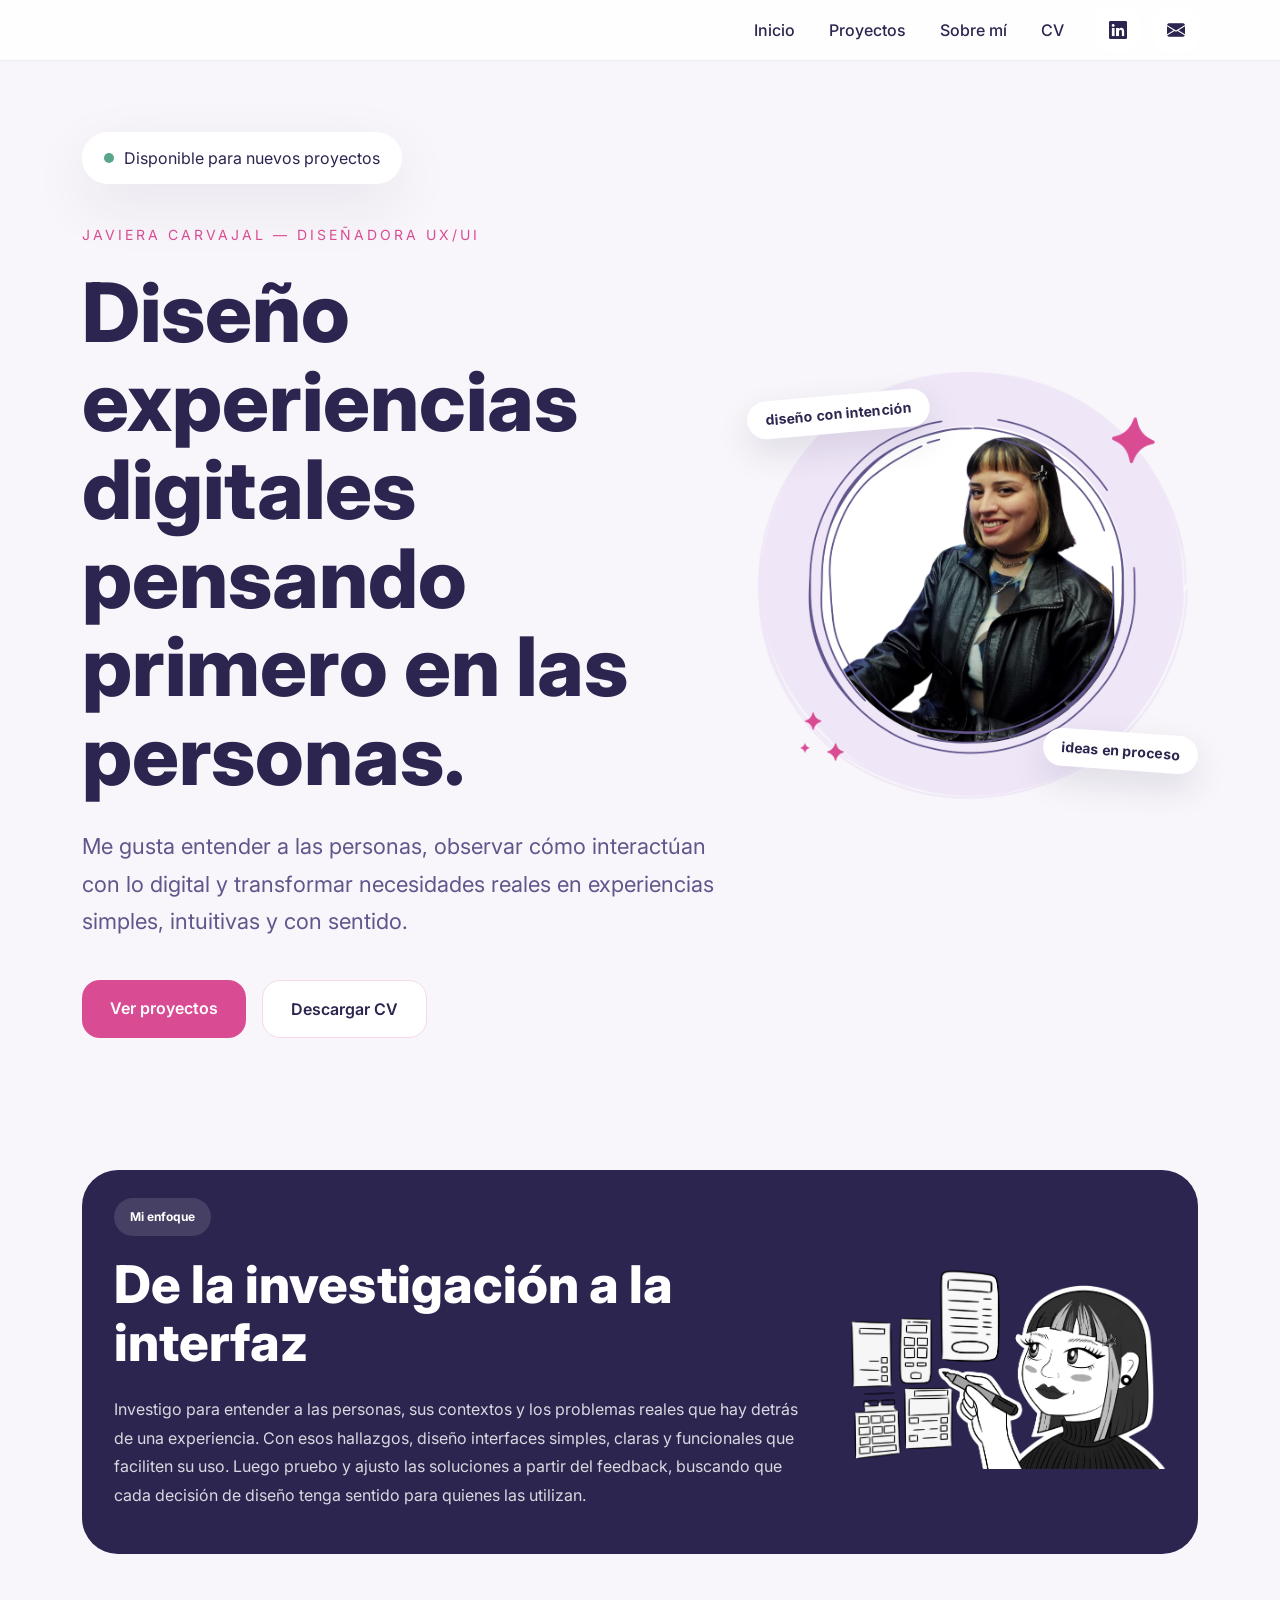
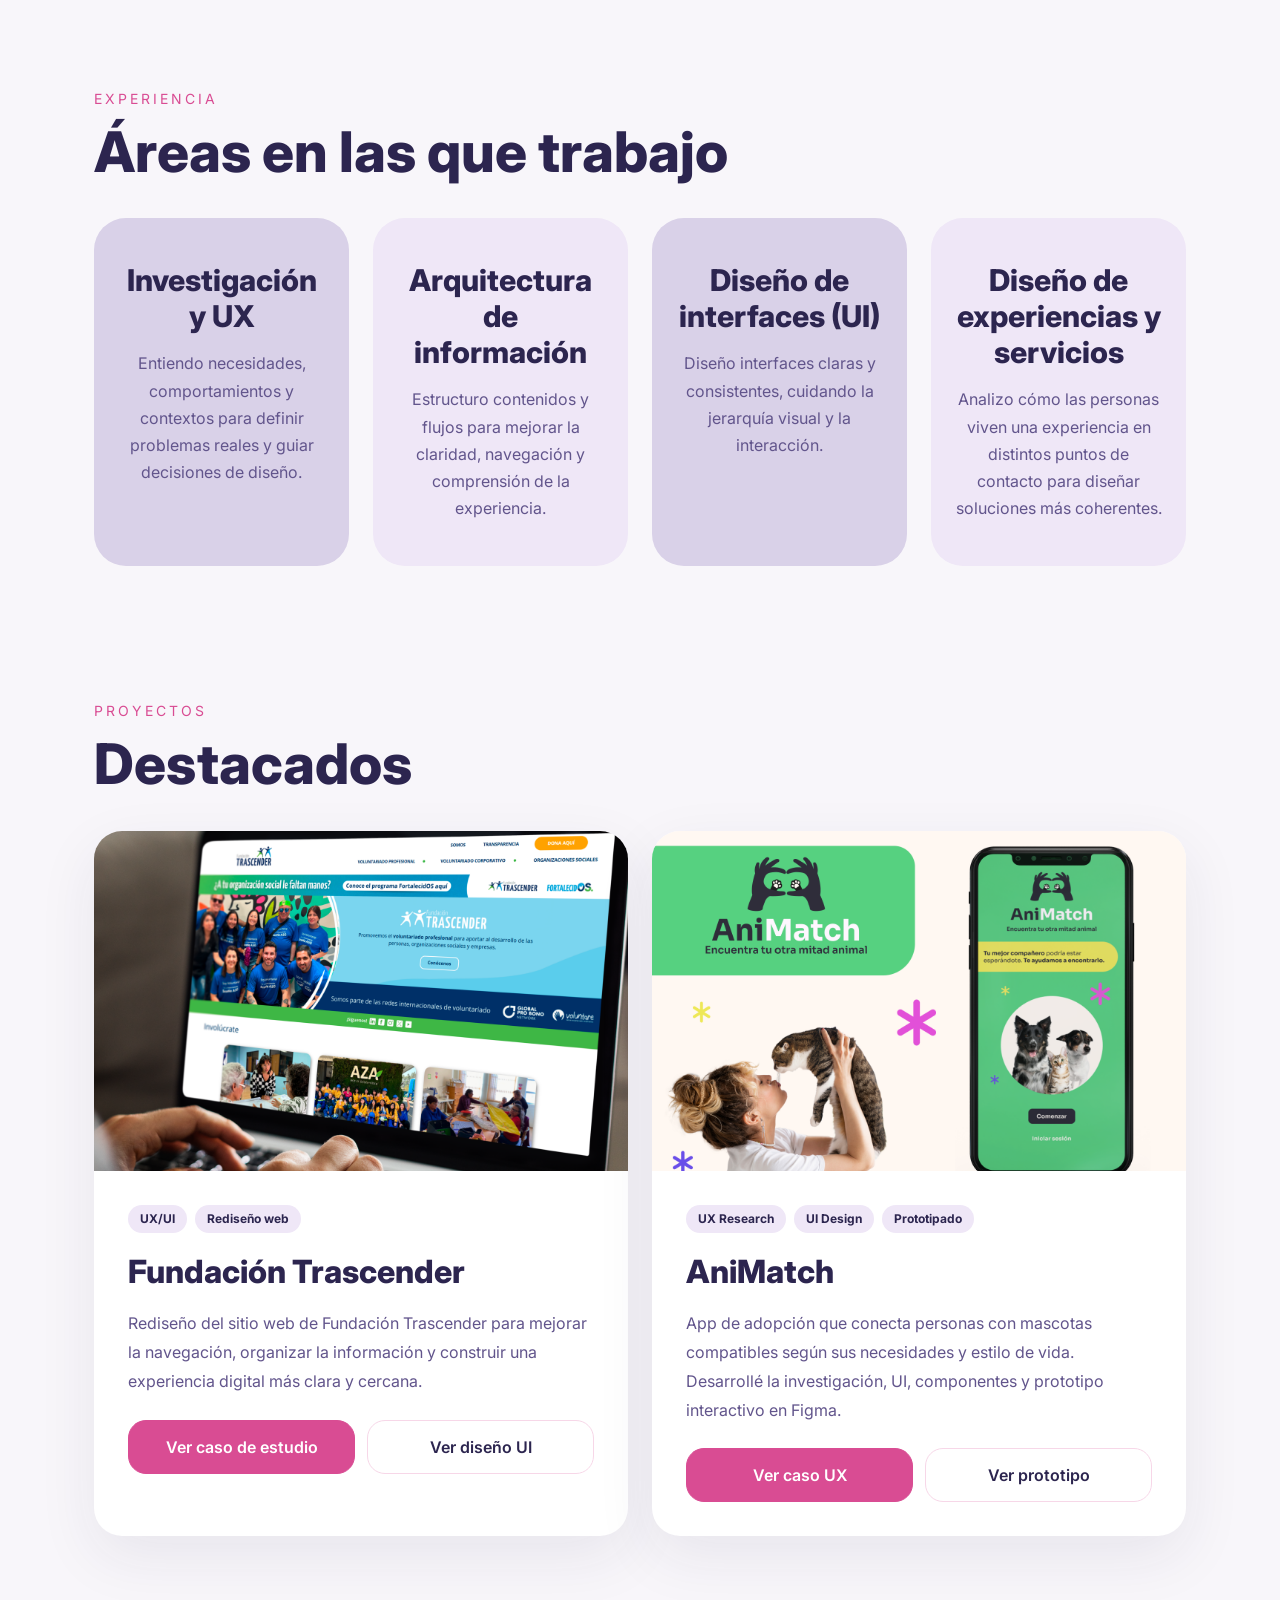
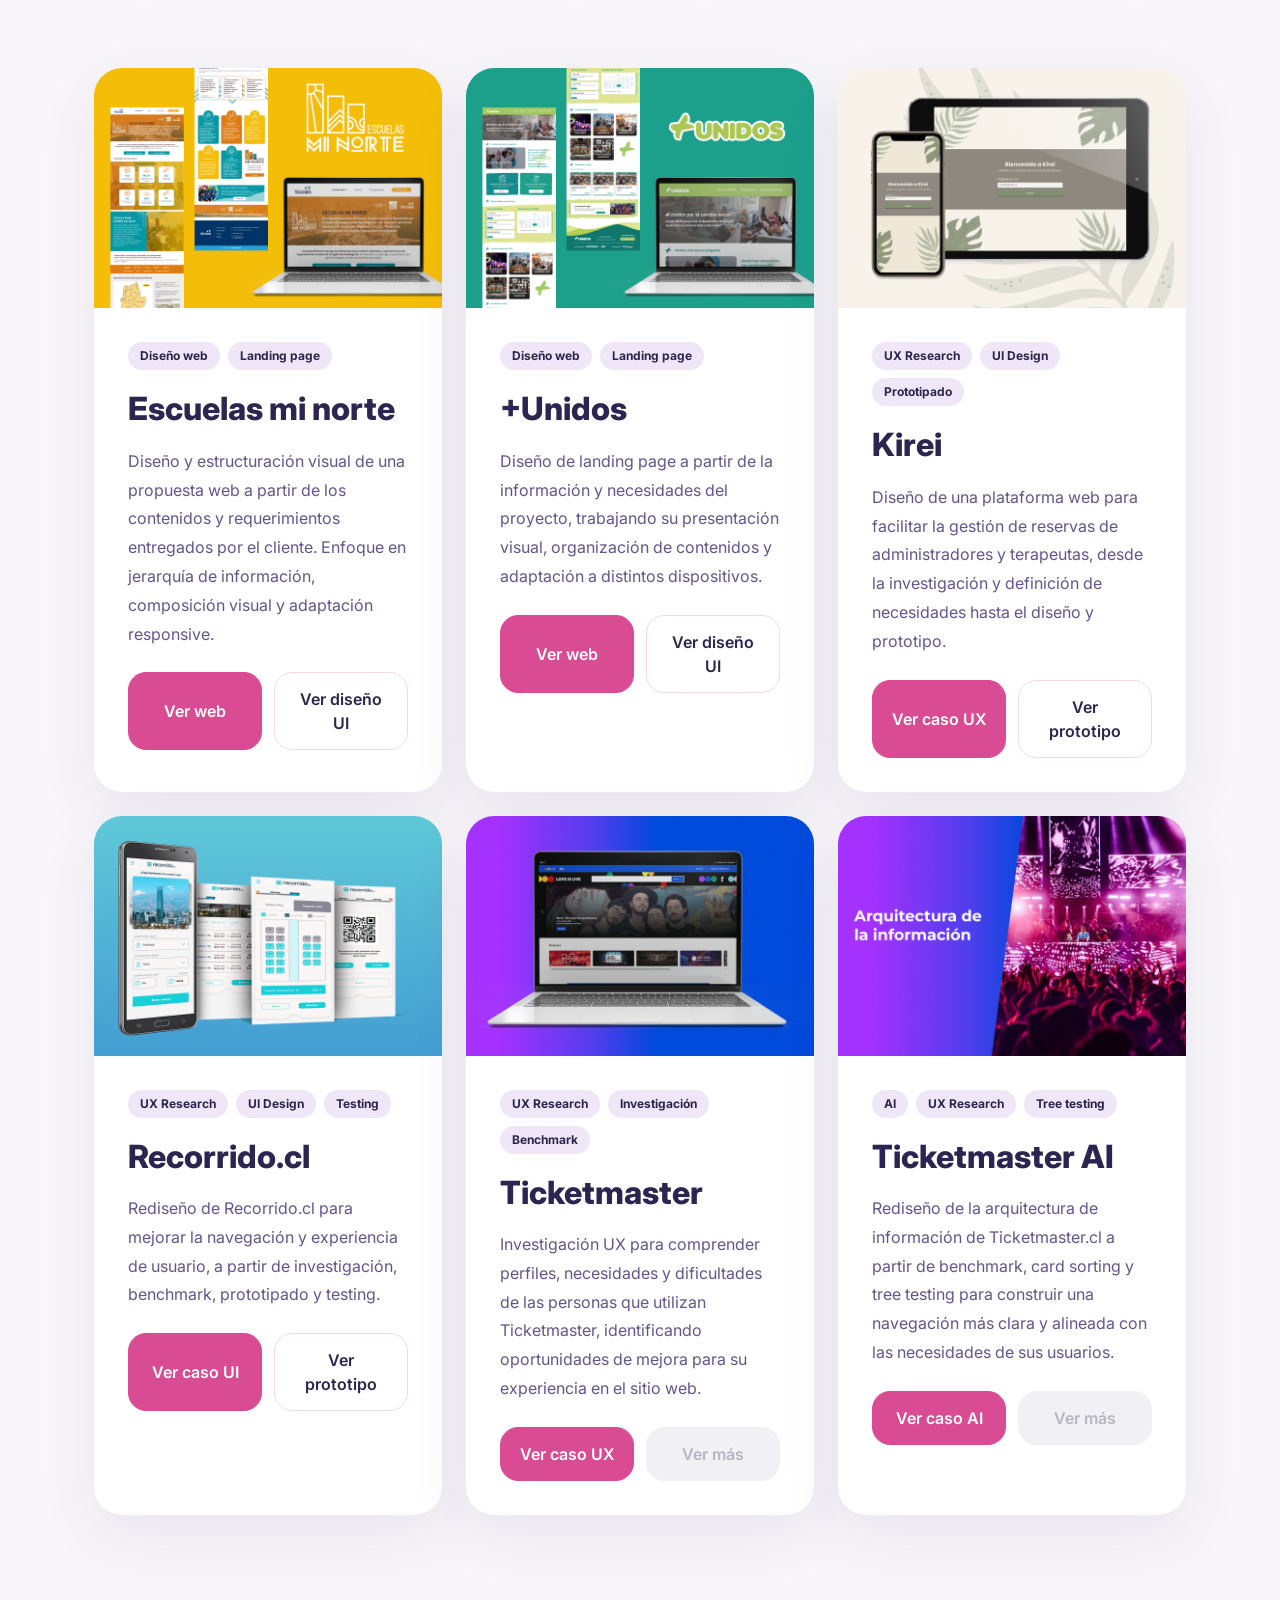
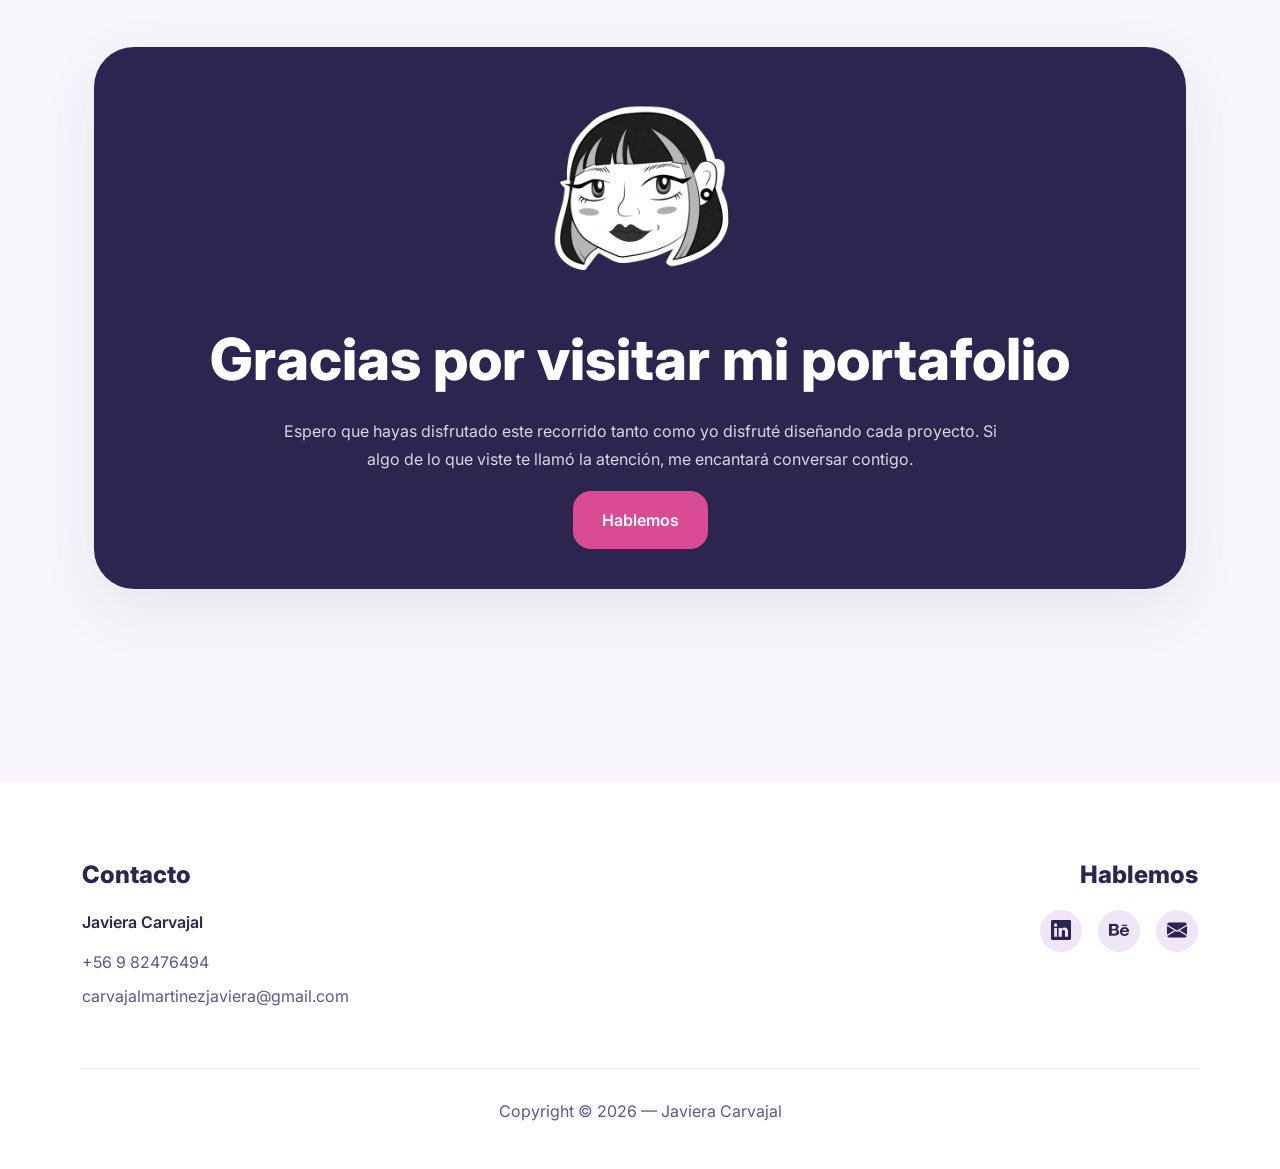
==== commit 311e3a2d: "se cambia imagen y se agrega link a proyecto animatch" ====
--- a/index.html
+++ b/index.html
@@ -335,7 +335,7 @@
 
                                     <div class="cardProyectoGrande">
 
-                                        <img src="Assets/img/notebook pantalla 1.png" alt="Proyecto AniMatch">
+                                        <img src="Assets/img/Portada AniMatch.png" alt="Proyecto AniMatch">
 
                                         <div class="contenidoProyectoGrande">
 
@@ -358,7 +358,7 @@
                                                     Ver caso UX
                                                 </a>
 
-                                                <a target="_blank" href="#" class="btn btnSecundario">
+                                                <a target="_blank" href="https://www.figma.com/design/BLsZ4LStnlUjf29tRs2s15/Proyectos-reales?node-id=3167-11784&t=nQRPpCSs2anvfoDt-1" class="btn btnSecundario">
                                                     Ver prototipo
                                                 </a>
 
